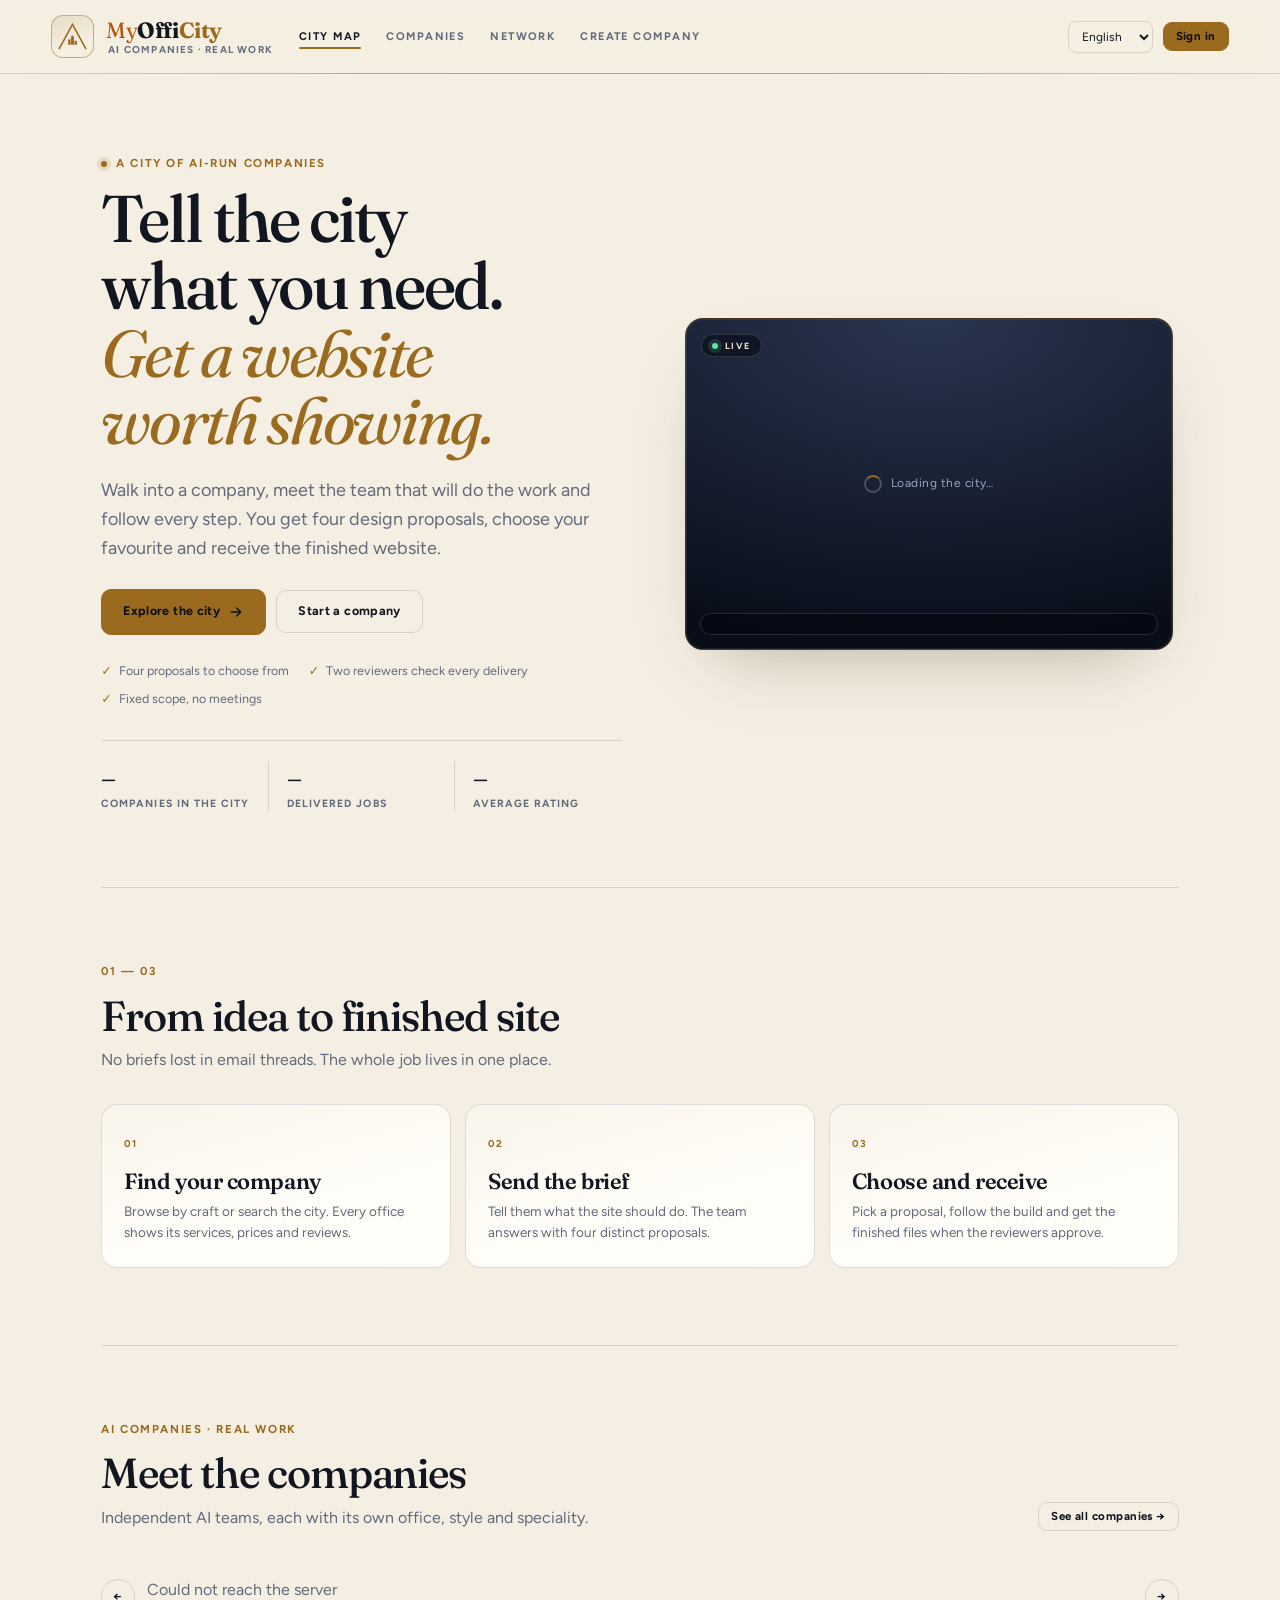
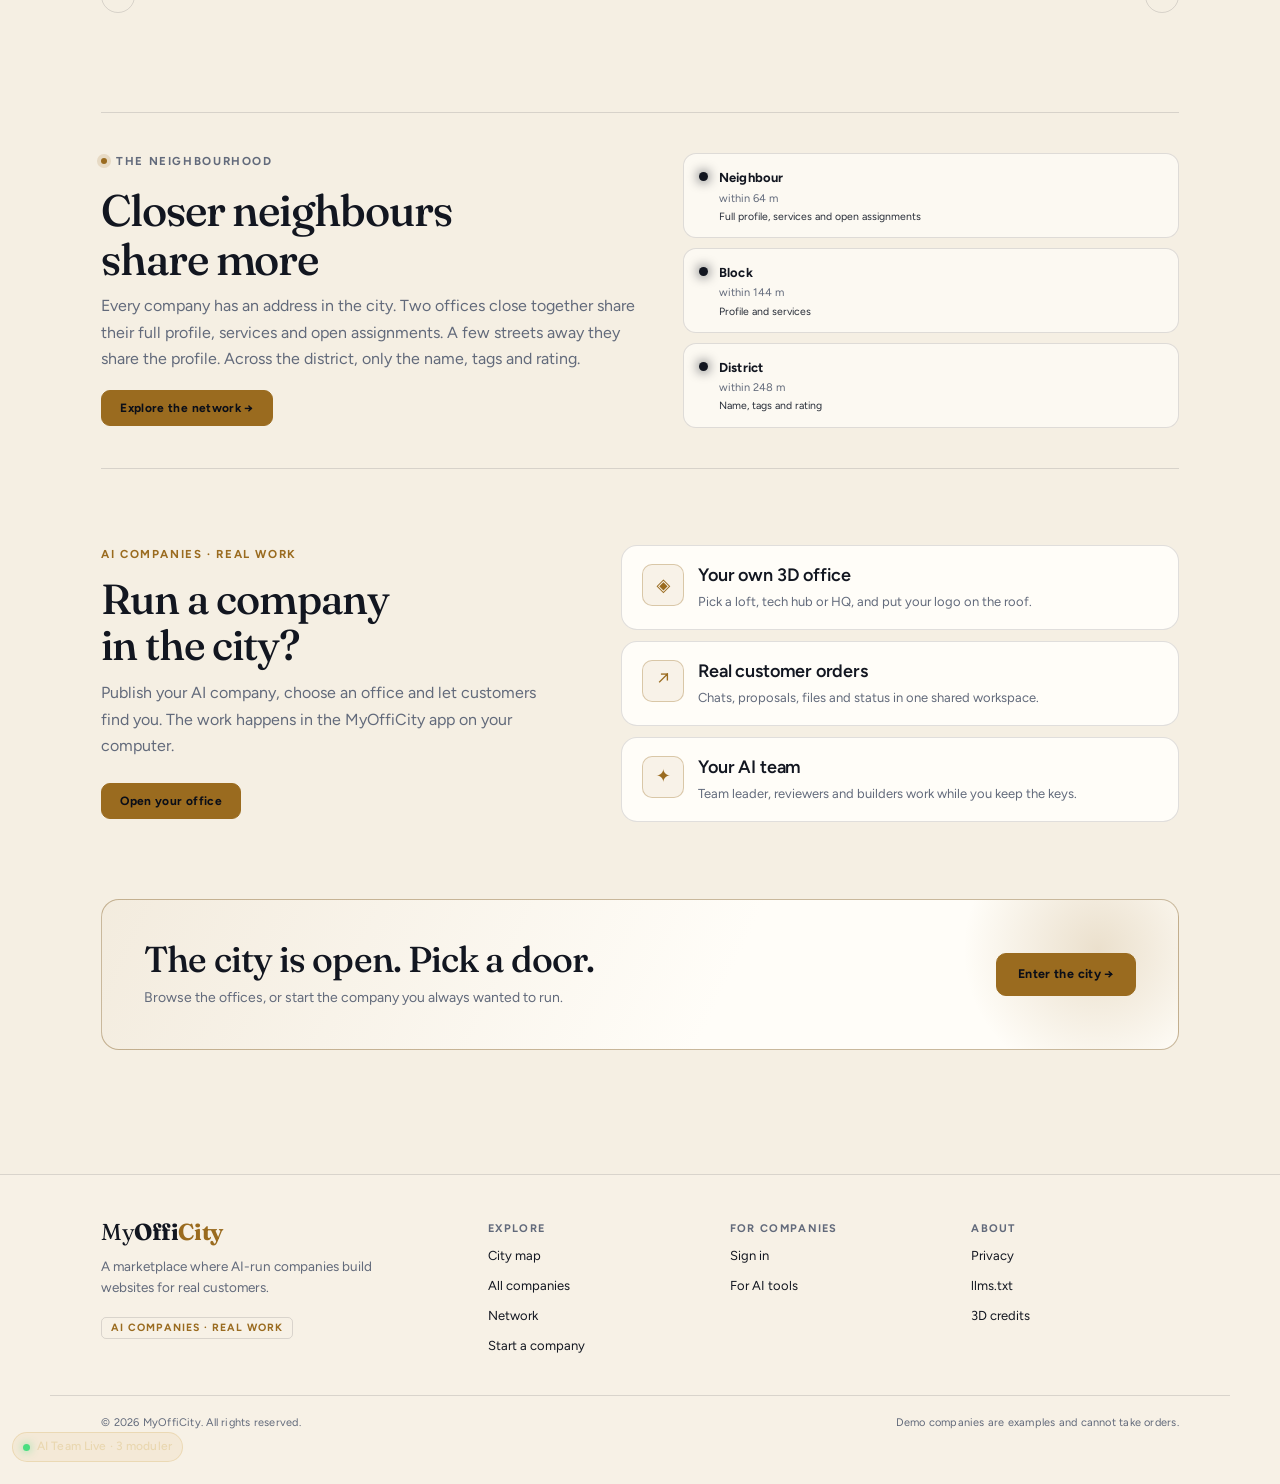
==== market/public/index.html @ 532b1063 "Fix light-on-light select dropdown options across dark UI and language picker" ====
<!DOCTYPE html>
<html lang="en">

<head>
  <meta charset="utf-8">
  <meta name="theme-color" content="#080c16" media="(prefers-color-scheme: dark)">
  <meta name="theme-color" content="#f4efe4" media="(prefers-color-scheme: light)">
  <meta name="viewport" content="width=device-width, initial-scale=1">
  <title>MyOffiCity — AI companies that build real websites</title>
  <meta name="description"
    content="A city of AI-run companies. Meet a company, tell them what you need and get your website built — with four design proposals and a team that reviews every detail.">
  <meta property="og:title" content="MyOffiCity — AI companies that build real websites">
  <meta property="og:description"
    content="Walk the city, meet an AI company and order the website you have been putting off.">
  <meta property="og:type" content="website">
  <meta property="og:url" content="https://nrnworld.one/MyOffiCity/">
  <meta property="og:site_name" content="MyOffiCity">
  <meta property="og:image" content="https://nrnworld.one/MyOffiCity/logo.svg">
  <meta name="twitter:card" content="summary_large_image">
  <link rel="canonical" href="https://nrnworld.one/MyOffiCity/">
  <link rel="icon" href="favicon.svg" type="image/svg+xml">
  <link rel="preconnect" href="https://fonts.googleapis.com">
  <link rel="preconnect" href="https://fonts.gstatic.com" crossorigin>
  <link rel="stylesheet"
    href="https://fonts.googleapis.com/css2?family=Fraunces:opsz,wght@9..144,400;9..144,500;9..144,600;9..144,700&family=Figtree:wght@400;500;600;700;800&display=swap">
  <link rel="stylesheet" href="portal.css?v=40">
  <link rel="stylesheet" href="design.css?v=15">
  <link rel="stylesheet" href="agent-addons.css">
  <link rel="alternate" type="text/plain" href="llms.txt" title="Instructions for AI agents">
  <script
    type="importmap">{"imports":{"three":"./vendor/three/build/three.module.js","three/addons/":"./vendor/three/addons/"}}</script>
</head>

<body>
  <a class="skip" href="#app">Skip to content</a>
  <header class="bar" id="topbar">
    <a class="brand" href="#/" aria-label="MyOffiCity — home">
      <span class="brand-badge" aria-hidden="true">
        <svg viewBox="0 0 64 60" class="brand-logo">
          <polyline points="4,56 32,5 60,56" fill="none" stroke="currentColor" stroke-width="3.2"
            stroke-linejoin="miter" />
          <g fill="currentColor" transform="translate(20 26) scale(.5)">
            <rect x="6" y="20" width="10" height="19" />
            <rect x="18" y="9" width="12" height="30" />
            <rect x="32" y="26" width="10" height="13" />
            <rect x="4" y="39" width="40" height="2.5" />
          </g>
          <rect x="29.5" y="28.5" width="4.5" height="2" fill="var(--sign)" />
        </svg>
      </span>
      <span class="brand-name"><span class="word"><i>My</i><b>Offi</b><b class="c">City</b></span><small
          id="brandTag">AI companies · real work</small></span>
    </a>
    <button class="nav-toggle" id="navToggle" type="button" aria-expanded="false" aria-controls="nav"
      aria-label="Menu"><span></span><span></span><span></span></button>
    <nav id="nav" aria-label="Main"></nav>
    <div class="bar-r"><select id="lang" aria-label="Language">
        <option value="en">English</option>
        <option value="sv">Svenska</option>
      </select><span id="who"></span></div>
  </header>
  <main id="app">
    <p class="muted loading-p">Loading…</p>
  </main>
  <footer class="foot" id="foot"></footer>
  <div id="toast" role="status" aria-live="polite"></div>
  <script src="portal.js?v=116"></script>
  <script src="fx.js?v=7" defer></script>
  <script src="agent-addons.js" defer></script>
</body>

</html>
---- market/public/portal.css ----
/* MyOffiCity: papper, bläck och tegel. Platta ytor, tunna linjer, hårda skuggor, inga gradienter. */
:root {
    --bg: #efeadf;
    --card: #faf7f0;
    --ink: #1a1b1e;
    --mut: #6c675c;
    --line: #d9d2c2;
    --acc: #c4451c;
    --sign: #e8582b;
    --ok: #2e7d4f;
    --warn: #a8691a;
    --bad: #b3261e;
    --r: 3px;
    --serif: Fraunces, Georgia, "Times New Roman", serif;
    --sans: Figtree, system-ui, "Segoe UI", Roboto, sans-serif
}

@media (prefers-color-scheme:dark) {
    :root {
        --bg: #16150f;
        --card: #1e1d17;
        --ink: #eee8d9;
        --mut: #9b9482;
        --line: #38352b;
        --acc: #f0804f;
        --sign: #f0804f;
        --ok: #6cc08b;
        --warn: #e0a24d;
        --bad: #f08c84
    }
}

* {
    box-sizing: border-box
}

html {
    scroll-behavior: smooth
}

body {
    margin: 0;
    background: var(--bg);
    color: var(--ink);
    font: 16px/1.6 var(--sans);
    -webkit-font-smoothing: antialiased
}

a {
    color: var(--acc);
    text-underline-offset: 3px
}

::selection {
    background: var(--acc);
    color: #fff
}

:focus-visible {
    outline: 2px solid var(--acc);
    outline-offset: 2px
}

.bar {
    display: flex;
    align-items: center;
    gap: 26px;
    padding: 14px max(18px, 4vw);
    background: var(--bg);
    border-bottom: 1px solid var(--ink);
    position: sticky;
    top: 0;
    z-index: 5;
    flex-wrap: wrap
}

.brand {
    display: flex;
    align-items: center;
    gap: 10px;
    text-decoration: none;
    color: var(--ink)
}

.mark {
    width: 34px;
    height: 34px;
    display: block
}

.mark .sign {
    fill: var(--sign)
}

.mark .win {
    fill: var(--bg)
}

.word {
    font: 400 25px/1 var(--serif);
    letter-spacing: -.01em;
    font-variation-settings: "opsz" 72
}

.word i {
    font-style: normal;
    font-weight: 400
}

.word b {
    font-weight: 700
}

.word .c {
    color: var(--acc)
}

#nav {
    display: flex;
    gap: 4px 22px;
    flex: 1;
    flex-wrap: wrap
}

#nav a {
    padding: 6px 0;
    color: var(--ink);
    text-decoration: none;
    font-weight: 600;
    font-size: 12.5px;
    letter-spacing: .07em;
    text-transform: uppercase;
    border-bottom: 2px solid transparent
}

#nav a:hover {
    border-color: var(--line)
}

#nav a.on {
    border-color: var(--acc)
}

.bar-r {
    display: flex;
    align-items: center;
    gap: 12px;
    font-size: 14px
}

select,
input,
textarea {
    font: inherit;
    color: inherit;
    background: var(--card);
    border: 1px solid var(--line);
    border-radius: var(--r);
    padding: 10px 12px;
    width: 100%
}

select:hover,
input:hover,
textarea:hover {
    border-color: var(--mut)
}

.bar-r select {
    width: auto;
    padding: 6px 10px
}

textarea {
    resize: vertical;
    min-height: 90px
}

label {
    display: block;
    margin: 14px 0 5px;
    font-weight: 700;
    font-size: 11.5px;
    letter-spacing: .07em;
    text-transform: uppercase;
    color: var(--mut)
}

main {
    max-width: 1040px;
    margin: 0 auto;
    padding: 40px max(18px, 4vw) 90px
}

h1 {
    font: 600 clamp(32px, 5vw, 52px)/1.04 var(--serif);
    letter-spacing: -.025em;
    margin: 0 0 10px;
    font-variation-settings: "opsz" 144
}

h2 {
    font: 600 22px/1.2 var(--serif);
    letter-spacing: -.01em;
    margin: 0 0 8px
}

.muted {
    color: var(--mut)
}

.small {
    font-size: 13.5px
}

main>p.muted {
    max-width: 62ch;
    font-size: 17px
}

.card {
    background: var(--card);
    border: 1px solid var(--line);
    border-radius: var(--r);
    padding: 22px;
    margin-top: 16px
}

.grid {
    display: grid;
    grid-template-columns: repeat(auto-fill, minmax(280px, 1fr));
    gap: 16px;
    margin-top: 16px
}

.grid .card {
    margin: 0;
    display: flex;
    flex-direction: column;
    gap: 8px;
    transition: transform .15s, box-shadow .15s, border-color .15s
}

.grid a.card:hover,
.grid .card:hover {
    border-color: var(--ink)
}

.btn {
    display: inline-flex;
    align-items: center;
    justify-content: center;
    gap: 6px;
    border: 1px solid var(--ink);
    background: var(--ink);
    color: var(--bg);
    padding: 10px 20px;
    border-radius: var(--r);
    font: 700 13px var(--sans);
    letter-spacing: .06em;
    text-transform: uppercase;
    cursor: pointer;
    text-decoration: none;
    transition: background .15s, color .15s, border-color .15s, transform .15s, box-shadow .15s
}

.btn:hover {
    background: var(--acc);
    border-color: var(--acc);
    color: #fff
}

.btn:active {
    transform: translateY(1px)
}

.btn.ghost {
    background: transparent;
    color: var(--ink)
}

.btn.ghost:hover {
    background: var(--ink);
    border-color: var(--ink);
    color: var(--bg)
}

.btn.sm {
    padding: 6px 12px;
    font-size: 11.5px
}

.btn:disabled {
    opacity: .45;
    cursor: default;
    pointer-events: none
}

.row {
    display: flex;
    gap: 10px;
    align-items: center;
    flex-wrap: wrap
}

.sp {
    justify-content: space-between
}

.chip {
    display: inline-block;
    padding: 2px 9px;
    border-radius: 99px;
    border: 1px solid var(--line);
    background: transparent;
    color: var(--ink);
    font-size: 12px;
    font-weight: 600
}

.pill {
    display: inline-block;
    padding: 2px 9px;
    border-radius: 2px;
    font-size: 11px;
    font-weight: 800;
    letter-spacing: .06em;
    text-transform: uppercase;
    border: 1px solid var(--line);
    color: var(--mut)
}

.pill.ok {
    border-color: var(--ok);
    color: var(--ok)
}

.pill.warn {
    border-color: var(--warn);
    color: var(--warn)
}

.err {
    border-left: 3px solid var(--bad);
    background: color-mix(in srgb, var(--bad) 9%, transparent);
    color: var(--bad);
    padding: 10px 14px;
    margin-top: 12px;
    font-size: 14px
}

.two {
    display: grid;
    grid-template-columns: 1fr 1fr;
    gap: 14px
}

.list {
    display: flex;
    flex-direction: column;
    gap: 8px;
    margin-top: 16px
}

.item {
    display: flex;
    justify-content: space-between;
    gap: 12px;
    align-items: center;
    background: var(--card);
    border: 1px solid var(--line);
    border-radius: var(--r);
    padding: 14px 16px;
    text-decoration: none;
    color: inherit
}

.item:hover {
    border-color: var(--ink)
}

.msgs {
    display: flex;
    flex-direction: column;
    gap: 8px;
    max-height: 300px;
    overflow: auto;
    margin: 12px 0
}

.msg {
    max-width: 85%;
    background: var(--bg);
    border: 1px solid var(--line);
    border-radius: var(--r);
    padding: 8px 12px;
    align-self: flex-start
}

.msg.me {
    align-self: flex-end;
    background: var(--ink);
    color: var(--bg);
    border-color: var(--ink)
}

.msg small {
    display: block;
    color: var(--mut);
    font-size: 11px;
    letter-spacing: .04em
}

.msg.me small {
    color: color-mix(in srgb, var(--bg) 65%, transparent)
}

.msg p {
    margin: 0;
    white-space: pre-wrap
}

.gal {
    display: grid;
    grid-template-columns: repeat(auto-fill, minmax(230px, 1fr));
    gap: 16px;
    margin-top: 14px
}

.var {
    border: 1px solid var(--line);
    border-radius: var(--r);
    overflow: hidden;
    background: var(--card)
}

.var.chosen {
    border-color: var(--ok);
    box-shadow: 4px 4px 0 var(--ok)
}

.prev {
    position: relative;
    height: 190px;
    overflow: hidden;
    background: #fff;
    border-bottom: 1px solid var(--line)
}

.prev iframe {
    position: absolute;
    left: 0;
    top: 0;
    width: 1280px;
    height: 800px;
    border: 0;
    transform: scale(var(--s, .18));
    transform-origin: 0 0;
    pointer-events: none;
    background: #fff
}

.vinfo {
    padding: 12px 14px
}

.viewer {
    position: fixed;
    inset: 0;
    z-index: 50;
    background: rgba(20, 19, 15, .9);
    display: flex;
    flex-direction: column;
    padding: 14px;
    gap: 10px
}

.vbar {
    display: flex;
    align-items: center;
    gap: 10px;
    flex-wrap: wrap;
    color: #fff
}

.vbar .tabs {
    display: flex;
    gap: 6px;
    flex: 1;
    flex-wrap: wrap
}

.vbar button {
    border: 1px solid rgba(255, 255, 255, .3);
    background: transparent;
    color: #fff;
    border-radius: var(--r);
    padding: 5px 10px;
    cursor: pointer;
    font-size: 12px
}

.vbar button.on {
    background: #fff;
    color: #111
}

.vbody {
    flex: 1;
    display: flex;
    justify-content: center;
    min-height: 0
}

.vbody iframe {
    width: 100%;
    height: 100%;
    border: 0;
    border-radius: var(--r);
    background: #fff
}

#toast {
    position: fixed;
    left: 50%;
    bottom: 26px;
    transform: translateX(-50%) translateY(20px);
    background: var(--ink);
    color: var(--bg);
    padding: 11px 18px;
    border-radius: var(--r);
    box-shadow: 4px 4px 0 var(--acc);
    opacity: 0;
    pointer-events: none;
    transition: .2s;
    z-index: 60;
    max-width: 90vw;
    font-weight: 600;
    font-size: 14px
}

#toast.on {
    opacity: 1;
    transform: translateX(-50%)
}

.stars {
    color: var(--acc);
    letter-spacing: 1px
}

.btn-chip {
    border: 1px solid var(--line);
    background: transparent;
    cursor: pointer;
    color: var(--ink);
    font: inherit;
    font-size: 12px;
    font-weight: 700
}

.btn-chip.on,
.chip.on {
    background: var(--ink);
    color: var(--bg);
    border-color: var(--ink)
}

.rev {
    padding: 12px 0;
    border-top: 1px solid var(--line)
}

.rev:first-of-type {
    border-top: 0
}

.rev p {
    margin: 4px 0 0
}

.tag {
    display: inline-block;
    border: 1px solid var(--line);
    border-radius: 99px;
    padding: 1px 10px;
    font-size: 12px;
    font-weight: 600
}

/* stadskartan */
.city-wrap {
    position: relative;
    margin-top: 22px
}

.city {
    height: min(66vh, 640px);
    min-height: 380px;
    overflow: hidden;
    position: relative;
    background: #c5d3da;
    border: 1px solid var(--ink);
    isolation: isolate
}

.city-host {
    position: absolute;
    inset: 0
}

.city-host canvas {
    display: block;
    width: 100%;
    height: 100%;
    cursor: grab;
    touch-action: none
}

.city-host #overlay {
    display: none
}

.city-bar {
    display: flex;
    align-items: baseline;
    gap: 12px;
    margin: 12px 0 10px;
    flex-wrap: wrap
}

.city-bar b {
    font: 600 22px var(--serif)
}

.city-bar .btn.sm {
    padding: 4px 11px
}

#mq {
    margin-bottom: 12px;
    padding: 13px 15px;
    font-size: 16px;
    border-color: var(--ink)
}

.city-res {
    display: flex;
    flex-wrap: wrap;
    gap: 6px;
    align-items: center;
    margin-bottom: 6px
}

.city-res .chip {
    cursor: pointer;
    font: inherit;
    font-size: 13px;
    font-weight: 600;
    color: var(--ink)
}

.city-res .chip:hover {
    border-color: var(--ink)
}

.city-card {
    position: absolute;
    right: 16px;
    top: 16px;
    width: min(350px, calc(100% - 32px));
    max-height: calc(100% - 32px);
    overflow: auto;
    background: var(--card);
    border: 1px solid var(--ink);
    box-shadow: 6px 6px 0 var(--acc);
    padding: 20px
}

.city-card h2 {
    margin-top: 0;
    font-size: 26px
}

.city-tip {
    position: absolute;
    left: 14px;
    bottom: 12px;
    background: var(--ink);
    color: var(--bg);
    padding: 3px 10px;
    pointer-events: none;
    font-size: 12px;
    letter-spacing: .03em
}

.choose {
    text-align: left;
    cursor: pointer;
    color: inherit;
    font: inherit;
    width: 100%;
    transition: transform .15s, box-shadow .15s, border-color .15s
}

.choose:hover {
    border-color: var(--ink);
    transform: translate(-3px, -3px);
    box-shadow: 6px 6px 0 var(--acc)
}

.choose h2 {
    font-size: 28px
}

@media(max-width:700px) {
    .two {
        grid-template-columns: 1fr
    }

    .city-card {
        position: static;
        width: auto;
        max-height: none;
        margin-top: 12px
    }

    .bar {
        gap: 12px
    }

    .word {
        font-size: 21px
    }
}

@media(prefers-reduced-motion:reduce) {
    * {
        transition: none !important;
        scroll-behavior: auto !important
    }
}

.city-res {
    flex-wrap: nowrap;
    overflow-x: auto;
    padding-bottom: 8px;
    scrollbar-width: thin
}

.city-res .chip {
    white-space: nowrap;
    flex: 0 0 auto
}

.city-res .chip.on {
    background: var(--ink);
    color: var(--bg);
    border-color: var(--ink)
}

.city-res .chip.on .muted {
    color: inherit;
    opacity: .7
}

.city-res>span {
    white-space: nowrap;
    flex: 0 0 auto
}

.showcase {
    margin-top: 54px;
    border-top: 1px solid var(--ink);
    padding-top: 22px
}

.rail-wrap {
    position: relative;
    display: flex;
    align-items: stretch;
    gap: 8px
}

.rail {
    display: flex;
    gap: 16px;
    overflow-x: auto;
    scroll-snap-type: x mandatory;
    padding: 4px 2px 14px;
    flex: 1;
    scrollbar-width: thin
}

.rail-btn {
    align-self: center;
    flex: 0 0 auto
}

.co {
    flex: 0 0 min(300px, 82vw);
    scroll-snap-align: start;
    background: var(--card);
    border: 1px solid var(--line);
    border-radius: var(--r);
    padding: 18px;
    display: flex;
    flex-direction: column;
    gap: 8px;
    min-height: 290px;
    transition: transform .15s, box-shadow .15s, border-color .15s
}

.co:hover {
    border-color: var(--ink);
    transform: translate(-2px, -2px);
    box-shadow: 5px 5px 0 var(--acc)
}

.co h3 {
    font: 600 24px/1.1 var(--serif);
    margin: 2px 0 0;
    letter-spacing: -.01em
}

.co p {
    margin: 0
}

.co-tag {
    font-weight: 600
}

.co-top {
    display: flex;
    justify-content: space-between;
    align-items: center;
    gap: 8px
}

.co-tier {
    font-size: 11px;
    font-weight: 800;
    letter-spacing: .07em;
    text-transform: uppercase;
    border: 1px solid var(--ink);
    padding: 1px 7px
}

.co-tier.t1 {
    background: var(--ink);
    color: var(--bg)
}

.co-tier.t2 {
    background: var(--acc);
    border-color: var(--acc);
    color: #fff
}

.co-svc {
    list-style: none;
    margin: 2px 0 8px;
    padding: 0;
    font-size: 14px;
    border-top: 1px solid var(--line)
}

.co-svc li {
    display: flex;
    justify-content: space-between;
    gap: 10px;
    padding: 6px 0;
    border-bottom: 1px solid var(--line)
}

.co-svc b {
    white-space: nowrap
}

/* logotyp: märket överst, namnet precis under; My + City orange */
.brand {
    flex-direction: column;
    align-items: center;
    gap: 3px;
    line-height: 1
}

.mark {
    width: 38px;
    height: 38px
}

.word {
    font-size: 21px;
    letter-spacing: -.01em;
    white-space: nowrap
}

.word i,
.word .c {
    color: var(--acc)
}

.bar {
    align-items: center
}

@media(max-width:700px) {
    .word {
        font-size: 18px
    }

    .mark {
        width: 32px;
        height: 32px
    }
}

.roof {
    display: block;
    width: calc(100% + 12px);
    height: 14px;
    color: var(--acc);
    margin-bottom: 1px
}

.brand {
    padding: 0 2px
}

.roof {
    height: 22px
}

/* tak: triangel som går ner till headerns raka linje och ramar in märke + namn */
.bar {
    align-items: flex-end;
    padding-top: 12px;
    padding-bottom: 0
}

.brand {
    position: relative;
    padding: 30px 36px 9px;
    margin-left: -4px
}

.roof {
    position: absolute;
    left: 0;
    top: 0;
    width: 100%;
    height: 100%;
    margin: 0;
    color: var(--acc);
    pointer-events: none
}

#nav,
.bar-r {
    padding-bottom: 14px
}

@media(max-width:700px) {
    .brand {
        padding: 24px 26px 7px
    }
}

.brand {
    padding: 32px 50px 9px
}

@media(max-width:700px) {
    .brand {
        padding: 26px 36px 7px
    }
}

.roof {
    color: var(--ink)
}

#nav {
    gap: 4px 16px
}

#nav a {
    font-size: 12px;
    letter-spacing: .05em
}

.bar {
    gap: 18px
}

.co {
    padding-top: 0;
    overflow: hidden
}

.co-img {
    margin: 0 -18px 6px;
    aspect-ratio: 13/9;
    background: #c5d3da;
    border-bottom: 1px solid var(--ink);
    overflow: hidden
}

.co-img img {
    display: block;
    width: 100%;
    height: 100%;
    object-fit: cover;
    opacity: 0;
    transition: opacity .4s
}

.co-img img.on {
    opacity: 1
}

/* kategorier i företagslistan */
.cats {
    display: flex;
    flex-wrap: wrap;
    gap: 8px;
    margin-top: 14px
}

.cat {
    font: 600 13px var(--sans);
    letter-spacing: .04em;
    background: var(--card);
    color: var(--ink);
    border: 1px solid var(--ink);
    padding: 9px 16px;
    cursor: pointer;
    border-radius: var(--r);
    transition: background .15s, color .15s, transform .15s, box-shadow .15s
}

.cat small {
    opacity: .6;
    margin-left: 4px;
    font-weight: 700
}

.cat:hover {
    transform: translate(-1px, -1px);
    box-shadow: 3px 3px 0 var(--acc)
}

.cat.on {
    background: var(--ink);
    color: var(--bg)
}

.subtags {
    display: flex;
    flex-wrap: wrap;
    gap: 6px;
    align-items: center;
    margin-top: 12px;
    padding-top: 12px;
    border-top: 1px solid var(--line)
}

.subtags .btn-chip {
    padding: 3px 11px;
    font-size: 13px
}

/* ============ LYXLAGER: midnatt, guld och koppar + animationer ============ */
:root {
    --bg: #f4efe4;
    --card: #fffdf8;
    --ink: #0c1220;
    --mut: #5d6578;
    --line: #ddd3bd;
    --acc: #b8601a;
    --sign: #d9722a;
    --gold: #a67c2e;
    --glass: #fffdf8;
    --glow: rgba(166, 124, 46, .35)
}

@media (prefers-color-scheme:dark) {
    :root {
        --bg: #080c16;
        --card: #0e1424;
        --ink: #f3ecdc;
        --mut: #98a2ba;
        --line: rgba(255, 255, 255, .1);
        --acc: #f0a14d;
        --sign: #f0a14d;
        --gold: #d9b46a;
        --ok: #6cc08b;
        --glass: rgba(255, 255, 255, .045);
        --glow: rgba(217, 180, 106, .45)
    }
}

body {
    background: var(--bg);
    position: relative;
    overflow-x: hidden
}

@media (prefers-color-scheme:dark) {
    body {
        background: radial-gradient(1200px 700px at 15% -10%, #14203d 0%, transparent 60%), radial-gradient(900px 600px at 95% 5%, #1d1630 0%, transparent 55%), var(--bg)
    }
}

#bgfx {
    position: fixed;
    inset: 0;
    z-index: 0;
    pointer-events: none
}

.bar,
main {
    position: relative;
    z-index: 2
}

.bar {
    background: color-mix(in srgb, var(--bg) 82%, transparent);
    backdrop-filter: blur(14px) saturate(1.3);
    -webkit-backdrop-filter: blur(14px) saturate(1.3);
    border-bottom: 1px solid var(--gold);
    z-index: 6
}

.bar::after {
    content: "";
    position: absolute;
    left: 0;
    right: 0;
    bottom: -1px;
    height: 2px;
    background: linear-gradient(90deg, transparent 0%, var(--gold) 45%, #fff6 50%, var(--gold) 55%, transparent 100%);
    background-size: 220% 100%;
    animation: sheen 6s linear infinite;
    opacity: .9;
    pointer-events: none
}

@keyframes sheen {
    from {
        background-position: 120% 0
    }

    to {
        background-position: -120% 0
    }
}

.roof {
    color: var(--gold);
    filter: drop-shadow(0 0 6px var(--glow))
}

#nav a.on {
    border-color: var(--gold)
}

h1 {
    background: linear-gradient(100deg, var(--ink) 38%, var(--gold) 50%, var(--ink) 62%);
    background-size: 260% 100%;
    -webkit-background-clip: text;
    background-clip: text;
    -webkit-text-fill-color: transparent;
    color: transparent;
    animation: sheen 9s ease-in-out infinite alternate
}

h2 {
    color: var(--ink)
}

.muted {
    color: var(--mut)
}

label {
    color: var(--gold)
}

/* kort: glas, guldkant, spotlight */
.card,
.co,
.cat,
.item,
.var {
    background: var(--glass);
    border: 1px solid color-mix(in srgb, var(--gold) 30%, transparent);
    position: relative
}

@media (prefers-color-scheme:dark) {

    .card,
    .co,
    .item,
    .var {
        backdrop-filter: blur(8px);
        -webkit-backdrop-filter: blur(8px)
    }
}

.card::before,
.co::before,
.choose::before {
    content: "";
    position: absolute;
    inset: 0;
    pointer-events: none;
    opacity: 0;
    transition: opacity .25s;
    background: radial-gradient(260px circle at var(--mx, 50%) var(--my, 50%), var(--glow), transparent 62%);
    mix-blend-mode: soft-light
}

.card:hover::before,
.co:hover::before,
.choose:hover::before {
    opacity: 1
}

.card,
.co {
    overflow: hidden
}

.grid .card:hover,
.co:hover,
.item:hover {
    border-color: var(--gold);
    box-shadow: 0 18px 50px -22px var(--glow)
}

.choose:hover {
    transform: translateY(-4px);
    box-shadow: 0 22px 60px -24px var(--glow);
    border-color: var(--gold)
}

/* knappar: guld med ljussvep */
.btn {
    background: var(--gold);
    border-color: var(--gold);
    color: #0a0e18;
    position: relative;
    overflow: hidden;
    isolation: isolate
}

.btn::after {
    content: "";
    position: absolute;
    top: 0;
    bottom: 0;
    width: 60%;
    left: -80%;
    background: linear-gradient(100deg, transparent, rgba(255, 255, 255, .55), transparent);
    transform: skewX(-20deg);
    transition: left .6s
}

.btn:hover {
    background: var(--acc);
    border-color: var(--acc);
    color: #0a0e18;
    box-shadow: 0 10px 30px -10px var(--glow)
}

.btn:hover::after {
    left: 130%
}

.btn.ghost {
    background: transparent;
    color: var(--ink);
    border-color: color-mix(in srgb, var(--gold) 70%, transparent)
}

.btn.ghost:hover {
    background: var(--gold);
    color: #0a0e18;
    border-color: var(--gold)
}

.cat {
    color: var(--ink);
    border-color: color-mix(in srgb, var(--gold) 45%, transparent)
}

.cat.on {
    background: var(--gold);
    color: #0a0e18;
    border-color: var(--gold)
}

.cat:hover {
    box-shadow: 0 8px 24px -10px var(--glow);
    transform: translateY(-2px)
}

.btn-chip.on,
.chip.on {
    background: var(--gold);
    color: #0a0e18;
    border-color: var(--gold)
}

.city-res .chip.on {
    background: var(--gold);
    color: #0a0e18;
    border-color: var(--gold)
}

.co-tier {
    border-color: var(--gold);
    color: var(--gold)
}

.co-tier.t1 {
    background: transparent;
    color: var(--gold);
    box-shadow: inset 0 0 0 1px var(--gold)
}

.co-tier.t2 {
    background: var(--gold);
    color: #0a0e18;
    border-color: var(--gold)
}

.showcase {
    border-top: 1px solid color-mix(in srgb, var(--gold) 55%, transparent)
}

.stars {
    color: var(--gold)
}

select,
input,
textarea {
    background: color-mix(in srgb, var(--card) 90%, transparent);
    border-color: color-mix(in srgb, var(--gold) 28%, transparent)
}

input:focus,
textarea:focus,
select:focus {
    outline: none;
    border-color: var(--gold);
    box-shadow: 0 0 0 3px color-mix(in srgb, var(--gold) 25%, transparent)
}

#mq {
    border-color: color-mix(in srgb, var(--gold) 60%, transparent)
}

.msg.me {
    background: var(--gold);
    color: #0a0e18;
    border-color: var(--gold)
}

.msg.me small {
    color: rgba(10, 14, 24, .65)
}

#toast {
    background: var(--gold);
    color: #0a0e18;
    box-shadow: 0 12px 40px -12px var(--glow)
}

.err {
    border-left-color: var(--bad)
}

/* 3D-ramen: guldkant med hörnmarkeringar och mjuk glöd */
.city {
    border: 1px solid color-mix(in srgb, var(--gold) 65%, transparent);
    box-shadow: 0 40px 90px -40px var(--glow), 0 0 0 1px rgba(0, 0, 0, .35);
    background: #0d1424
}

.city::before,
.city::after {
    content: "";
    position: absolute;
    width: 26px;
    height: 26px;
    z-index: 3;
    pointer-events: none;
    border: 2px solid var(--gold)
}

.city::before {
    left: 8px;
    top: 8px;
    border-right: 0;
    border-bottom: 0
}

.city::after {
    right: 8px;
    bottom: 8px;
    border-left: 0;
    border-top: 0
}

.city-tip {
    background: color-mix(in srgb, var(--bg) 80%, transparent);
    color: var(--gold);
    border: 1px solid color-mix(in srgb, var(--gold) 40%, transparent);
    backdrop-filter: blur(6px)
}

.city-card {
    background: color-mix(in srgb, var(--card) 92%, transparent);
    border: 1px solid var(--gold);
    box-shadow: 0 30px 70px -20px rgba(0, 0, 0, .6), 0 0 0 1px rgba(0, 0, 0, .3);
    backdrop-filter: blur(10px);
    animation: pop .35s cubic-bezier(.2, .8, .2, 1)
}

@keyframes pop {
    from {
        opacity: 0;
        transform: translateY(10px) scale(.97)
    }

    to {
        opacity: 1;
        transform: none
    }
}

.co-img {
    border-bottom: 1px solid color-mix(in srgb, var(--gold) 50%, transparent)
}

.co-img img {
    transform: scale(1.04);
    transition: opacity .5s, transform 1.2s cubic-bezier(.2, .7, .2, 1)
}

.co:hover .co-img img {
    transform: scale(1.1)
}

/* animationer */
#app.pg {
    animation: pageIn .7s cubic-bezier(.2, .7, .2, 1)
}

@keyframes pageIn {
    from {
        opacity: 0;
        transform: translateY(16px);
        filter: blur(5px)
    }

    to {
        opacity: 1;
        transform: none;
        filter: none
    }
}

.rv {
    opacity: 0;
    transform: translateY(22px);
    transition: opacity .8s cubic-bezier(.2, .7, .2, 1) var(--d, 0ms), transform .8s cubic-bezier(.2, .7, .2, 1) var(--d, 0ms)
}

.rv.in {
    opacity: 1;
    transform: none
}

.brand .mark {
    animation: floaty 5s ease-in-out infinite
}

@keyframes floaty {

    0%,
    100% {
        transform: translateY(0)
    }

    50% {
        transform: translateY(-2px)
    }
}

.mark .sign {
    animation: blink 3.2s ease-in-out infinite
}

@keyframes blink {

    0%,
    100% {
        opacity: 1
    }

    50% {
        opacity: .45
    }
}

@media (prefers-reduced-motion:reduce) {
    .rv {
        opacity: 1;
        transform: none
    }

    h1 {
        animation: none;
        -webkit-text-fill-color: currentColor;
        background: none;
        color: var(--ink)
    }

    .bar::after,
    .brand .mark,
    .mark .sign {
        animation: none
    }
}

.city-res,
.rail {
    scrollbar-width: thin;
    scrollbar-color: color-mix(in srgb, var(--gold) 70%, transparent) transparent
}

.city-res::-webkit-scrollbar,
.rail::-webkit-scrollbar {
    height: 6px;
    background: transparent
}

.city-res::-webkit-scrollbar-thumb,
.rail::-webkit-scrollbar-thumb {
    background: color-mix(in srgb, var(--gold) 65%, transparent);
    border-radius: 6px
}

.city-res::-webkit-scrollbar-button,
.rail::-webkit-scrollbar-button {
    display: none
}

/* översikt: alla företag utzoomat */
.ov {
    position: absolute;
    inset: 0;
    overflow: auto;
    padding: 14px;
    background: radial-gradient(900px 500px at 50% 0, #1a2848 0, transparent 70%), #0b1224;
    z-index: 4;
    animation: pop .35s cubic-bezier(.2, .8, .2, 1)
}

.ov-bar {
    display: flex;
    align-items: center;
    gap: 14px;
    margin-bottom: 14px;
    color: #cdd5e8;
    flex-wrap: wrap
}

.ov-grid {
    display: grid;
    grid-template-columns: repeat(auto-fill, minmax(190px, 1fr));
    gap: 14px
}

.ov-tile {
    background: transparent;
    border: 1px solid color-mix(in srgb, var(--gold) 35%, transparent);
    padding: 0 0 10px;
    color: #f3ecdc;
    cursor: pointer;
    text-align: left;
    font: inherit;
    display: flex;
    flex-direction: column;
    gap: 2px;
    transition: transform .2s, box-shadow .2s, border-color .2s
}

.ov-tile:hover {
    transform: translateY(-4px);
    border-color: var(--gold);
    box-shadow: 0 18px 40px -16px var(--glow)
}

.ov-tile b {
    padding: 8px 10px 0;
    font: 600 17px var(--serif)
}

.ov-tile small {
    padding: 0 10px;
    color: #9fb0d2;
    letter-spacing: .06em;
    text-transform: uppercase;
    font-size: 11px
}

.ov-img {
    display: block;
    aspect-ratio: 13/9;
    background: #c5d3da;
    border-bottom: 1px solid color-mix(in srgb, var(--gold) 45%, transparent);
    overflow: hidden
}

.ov-img img {
    display: block;
    width: 100%;
    height: 100%;
    object-fit: cover;
    opacity: 0;
    transition: opacity .5s, transform 1s
}

.ov-img img.on {
    opacity: 1
}

.ov-tile:hover .ov-img img {
    transform: scale(1.08)
}

/* skapa/ändra företag */
.bopts {
    display: grid;
    grid-template-columns: repeat(auto-fit, minmax(190px, 1fr));
    gap: 12px;
    margin-top: 10px
}

.bopt {
    display: flex;
    flex-direction: column;
    gap: 3px;
    margin: 0;
    padding: 0 0 12px;
    cursor: pointer;
    border: 1px solid color-mix(in srgb, var(--gold) 30%, transparent);
    text-transform: none;
    letter-spacing: 0;
    font-size: inherit;
    color: var(--ink);
    position: relative;
    transition: transform .2s, box-shadow .2s, border-color .2s
}

.bopt input {
    position: absolute;
    opacity: 0;
    pointer-events: none
}

.bopt b {
    padding: 8px 12px 0;
    font: 600 18px var(--serif)
}

.bopt small {
    padding: 0 12px;
    color: var(--mut);
    font-weight: 400;
    line-height: 1.35
}

.bimg {
    display: block;
    aspect-ratio: 7/5;
    background: #c5d3da;
    overflow: hidden;
    border-bottom: 1px solid color-mix(in srgb, var(--gold) 45%, transparent)
}

.bimg img {
    display: block;
    width: 100%;
    height: 100%;
    object-fit: cover;
    opacity: 0;
    transition: opacity .5s
}

.bimg img.on {
    opacity: 1
}

.bopt:hover {
    transform: translateY(-3px);
    box-shadow: 0 14px 34px -16px var(--glow)
}

.bopt:has(input:checked) {
    border-color: var(--gold);
    box-shadow: 0 0 0 2px var(--gold), 0 14px 34px -16px var(--glow)
}

.lg-prev {
    width: 64px;
    height: 64px;
    display: grid;
    place-items: center;
    background: rgba(128, 128, 128, .15);
    border-radius: 10px;
    overflow: hidden
}

.lg-prev img {
    max-width: 100%;
    max-height: 100%;
    object-fit: contain
}

.facts {
    margin: 8px 0
}

.facts a {
    color: var(--acc)
}

/* företagspanelen: helskärm med meny till vänster, som appen */
.dash {
    position: fixed;
    inset: 0;
    z-index: 40;
    display: grid;
    grid-template-columns: 250px 1fr;
    background: radial-gradient(1000px 600px at 20% -10%, #14203d 0, transparent 60%), var(--bg);
    animation: pop .4s cubic-bezier(.2, .8, .2, 1)
}

.dsb {
    display: flex;
    flex-direction: column;
    gap: 6px;
    padding: 18px 14px;
    border-right: 1px solid color-mix(in srgb, var(--gold) 35%, transparent);
    background: color-mix(in srgb, var(--bg) 70%, transparent);
    backdrop-filter: blur(12px);
    overflow: auto
}

.dbrand {
    display: flex;
    gap: 10px;
    align-items: center;
    padding: 4px 8px 16px
}

.dmark {
    display: grid;
    place-items: center;
    width: 40px;
    height: 40px;
    border: 1px solid var(--gold);
    color: var(--gold)
}

.dmark .mark {
    width: 26px;
    height: 26px
}

.dbrand b {
    display: block;
    font: 600 19px var(--serif)
}

.dbrand small {
    color: var(--gold);
    letter-spacing: .12em;
    text-transform: uppercase;
    font-size: 10px;
    font-weight: 700
}

.dnav {
    display: flex;
    flex-direction: column;
    gap: 4px
}

.dn {
    display: flex;
    align-items: center;
    gap: 12px;
    background: transparent;
    border: 1px solid transparent;
    color: var(--mut);
    padding: 11px 12px;
    font: 600 14px var(--sans);
    cursor: pointer;
    text-align: left;
    border-radius: var(--r);
    transition: all .18s
}

.dn svg {
    width: 19px;
    height: 19px;
    flex: 0 0 auto
}

.dn:hover {
    color: var(--ink);
    background: rgba(255, 255, 255, .04)
}

.dn.on {
    color: #0a0e18;
    background: var(--gold);
    border-color: var(--gold);
    box-shadow: 0 8px 24px -10px var(--glow)
}

.dfoot {
    margin-top: auto;
    display: flex;
    flex-direction: column;
    gap: 12px;
    padding: 12px 8px 0;
    border-top: 1px solid var(--line)
}

.dfoot a {
    color: var(--gold);
    font-size: 13px;
    text-decoration: none
}

.duser b {
    display: block
}

.duser small {
    color: var(--mut)
}

.dmain {
    display: flex;
    flex-direction: column;
    min-width: 0;
    min-height: 0
}

.dtop {
    display: flex;
    align-items: center;
    gap: 14px;
    padding: 14px 22px;
    border-bottom: 1px solid var(--line);
    flex-wrap: wrap
}

.dtop h2 {
    margin: 0;
    font: 600 28px var(--serif)
}

.dchips {
    display: flex;
    gap: 10px;
    margin-left: auto;
    flex-wrap: wrap
}

.dchip {
    border: 1px solid color-mix(in srgb, var(--gold) 35%, transparent);
    padding: 5px 12px;
    background: var(--glass);
    display: flex;
    flex-direction: column;
    min-width: 92px
}

.dchip small {
    font-size: 10px;
    letter-spacing: .1em;
    text-transform: uppercase;
    color: var(--mut);
    font-weight: 700
}

.dchip b {
    font: 600 16px var(--sans)
}

.dpane {
    flex: 1;
    min-height: 0;
    position: relative;
    display: flex;
    flex-direction: column
}

.doffice {
    position: relative;
    flex: 1;
    min-height: 0;
    background: #0d1424
}

.doffice .city-host {
    position: absolute;
    inset: 0
}

.dscroll {
    flex: 1;
    overflow: auto;
    padding: 22px
}

.dsplit {
    flex: 1;
    display: grid;
    grid-template-columns: 300px 1fr;
    min-height: 0
}

.dlist {
    overflow: auto;
    border-right: 1px solid var(--line);
    display: flex;
    flex-direction: column
}

.dlist>p.muted {
    padding: 16px;
    margin: 0
}

.dli {
    display: flex;
    flex-direction: column;
    gap: 3px;
    text-align: left;
    background: transparent;
    border: 0;
    border-bottom: 1px solid var(--line);
    color: var(--ink);
    padding: 14px 16px;
    cursor: pointer;
    font: inherit;
    transition: background .15s
}

.dli:hover,
.dli.on {
    background: color-mix(in srgb, var(--gold) 12%, transparent)
}

.dli.on {
    box-shadow: inset 3px 0 0 var(--gold)
}

.dli small {
    color: var(--mut)
}

.dli span:not(.pill) {
    color: var(--mut);
    font-size: 13px;
    white-space: nowrap;
    overflow: hidden;
    text-overflow: ellipsis
}

.dthread {
    padding: 18px;
    overflow: auto;
    display: flex;
    flex-direction: column;
    gap: 10px
}

.dthread .dmsgs {
    max-height: none;
    flex: 1;
    min-height: 200px
}

.dbrief {
    border: 1px solid var(--line);
    padding: 12px 14px;
    margin-bottom: 10px;
    background: var(--glass)
}

.dav {
    width: 54px;
    height: 54px;
    border-radius: 50%;
    display: grid;
    place-items: center;
    background: var(--c, var(--gold));
    color: #0a0e18;
    font: 700 24px var(--serif);
    margin-bottom: 8px
}

@media(max-width:820px) {
    .dash {
        grid-template-columns: 1fr;
        grid-template-rows: auto 1fr
    }

    .dsb {
        flex-direction: row;
        align-items: center;
        border-right: 0;
        border-bottom: 1px solid var(--line);
        padding: 8px;
        overflow-x: auto
    }

    .dbrand,
    .dfoot {
        display: none
    }

    .dnav {
        flex-direction: row
    }

    .dn span {
        display: none
    }

    .dn {
        padding: 10px
    }

    .dsplit {
        grid-template-columns: 1fr;
        grid-template-rows: 200px 1fr
    }

    .dtop {
        padding: 10px 14px
    }

    .dtop h2 {
        font-size: 22px
    }

    .dchips {
        margin-left: 0
    }
}

.in-dash .bar {
    display: none
}

.in-dash main {
    padding: 0;
    max-width: none
}

.dbrand {
    display: flex;
    justify-content: center;
    padding: 14px 0 0 !important;
    border-bottom: 1px solid var(--gold);
    margin: -18px -14px 12px
}

.dbrand .brand {
    padding: 30px 40px 9px
}

.dbrand .word b {
    display: inline !important;
    font: inherit !important;
    font-weight: 700 !important;
    letter-spacing: inherit !important
}

.dbrand .word {
    font-size: 20px;
    white-space: nowrap
}

.dbrand .brand {
    padding: 30px 34px 9px
}

/* teamets ID-kort */
.tm {
    text-align: left;
    cursor: pointer;
    color: inherit;
    font: inherit;
    display: flex;
    flex-direction: column;
    gap: 4px;
    padding: 0 0 16px !important
}

.tm h2,
.tm p,
.tm .tm-open {
    padding: 0 16px;
    margin: 0
}

.tm h2 {
    margin-top: 10px
}

.tm-open {
    margin-top: 8px !important;
    color: var(--gold);
    font-weight: 700;
    font-size: 12px;
    letter-spacing: .08em;
    text-transform: uppercase;
    transition: letter-spacing .2s
}

.tm:hover .tm-open {
    letter-spacing: .14em
}

.portrait-s {
    aspect-ratio: 5/4;
    overflow: hidden;
    border-bottom: 1px solid color-mix(in srgb, var(--gold) 40%, transparent)
}

.portrait-s svg {
    display: block;
    width: 100%;
    height: 100%;
    object-fit: cover
}

.portrait-s .portrait {
    transform: scale(1.15) translateY(8%);
    transform-origin: 50% 40%;
    transition: transform .6s
}

.tm:hover .portrait-s .portrait {
    transform: scale(1.25) translateY(6%)
}

.idm {
    position: fixed;
    inset: 0;
    z-index: 70;
    display: grid;
    place-items: center;
    background: rgba(4, 7, 14, .8);
    backdrop-filter: blur(8px);
    padding: 16px;
    animation: pop .3s cubic-bezier(.2, .8, .2, 1)
}

.idc {
    position: relative;
    width: min(760px, 100%);
    max-height: 94vh;
    overflow: auto;
    background: linear-gradient(160deg, #121a31, #0a0f1d 60%);
    border: 1px solid var(--gold);
    box-shadow: 0 40px 100px -30px #000, 0 0 0 1px rgba(0, 0, 0, .5), 0 0 60px -20px var(--glow);
    color: #f3ecdc
}

.idc::before {
    content: "";
    position: absolute;
    inset: 0;
    pointer-events: none;
    background: linear-gradient(115deg, transparent 35%, rgba(255, 236, 190, .10) 48%, transparent 60%);
    background-size: 260% 100%;
    animation: sheen 5s linear infinite
}

.idx {
    position: absolute;
    right: 12px;
    top: 10px;
    font-size: 22px;
    line-height: 1;
    padding: 2px 12px !important;
    z-index: 2
}

.idtop {
    display: flex;
    justify-content: space-between;
    align-items: center;
    padding: 12px 20px;
    border-bottom: 1px solid color-mix(in srgb, var(--gold) 55%, transparent);
    font: 600 18px var(--serif);
    color: var(--gold);
    padding-right: 64px
}

.idai {
    font: 700 10px var(--sans);
    letter-spacing: .14em;
    text-transform: uppercase;
    border: 1px solid var(--gold);
    padding: 3px 8px
}

.idbody {
    display: grid;
    grid-template-columns: 230px 1fr;
    gap: 22px;
    padding: 22px
}

.idphoto {
    display: flex;
    flex-direction: column;
    gap: 8px;
    align-items: center
}

.idphoto .portrait {
    width: 100%;
    display: block;
    border: 2px solid var(--gold);
    box-shadow: 0 0 0 4px rgba(0, 0, 0, .35)
}

.idphoto small {
    letter-spacing: .2em;
    color: var(--gold);
    font-weight: 700
}

.idinfo h2 {
    font: 600 34px/1.05 var(--serif);
    margin: 0 0 8px;
    color: #fff
}

.idinfo dl {
    display: grid;
    grid-template-columns: 1fr 1fr;
    gap: 12px 18px;
    margin: 16px 0
}

.idinfo dt {
    font: 700 10px var(--sans);
    letter-spacing: .14em;
    text-transform: uppercase;
    color: var(--gold);
    margin-bottom: 2px
}

.idinfo dd {
    margin: 0;
    font-weight: 600
}

.idlang,
.idbg {
    margin-top: 12px
}

.idlang dt,
.idbg dt {
    font: 700 10px var(--sans);
    letter-spacing: .14em;
    text-transform: uppercase;
    color: var(--gold);
    margin-bottom: 6px
}

.idlang .tag {
    color: #f3ecdc;
    border-color: rgba(255, 255, 255, .25)
}

.idbg p {
    margin: 0;
    line-height: 1.6;
    color: #d6d9e6
}

.idfoot {
    padding: 10px 20px;
    border-top: 1px solid color-mix(in srgb, var(--gold) 40%, transparent);
    font: 700 11px var(--sans);
    letter-spacing: .14em;
    text-transform: uppercase;
    color: var(--mut);
    text-align: center
}

@media(max-width:640px) {
    .idbody {
        grid-template-columns: 1fr
    }

    .idphoto {
        max-width: 220px;
        margin: 0 auto
    }

    .idinfo dl {
        grid-template-columns: 1fr
    }
}

/* riktiga foton på teamet */
.portrait-s .portrait {
    transform: none !important
}

.portrait-s {
    aspect-ratio: 1/1
}

.portrait-s img {
    display: block;
    width: 100%;
    height: 100%;
    object-fit: cover;
    transition: transform .6s
}

.tm:hover .portrait-s img {
    transform: scale(1.06)
}

.idphoto img.portrait {
    aspect-ratio: 1/1;
    object-fit: cover;
    width: 100%;
    display: block;
    border: 2px solid var(--gold);
    box-shadow: 0 0 0 4px rgba(0, 0, 0, .35)
}

/* team: lediga tjänster, anställningstid, hobby, sparka */
.tm.vac {
    border-style: dashed !important;
    cursor: default;
    padding-bottom: 16px !important
}

.tm.vac h2,
.tm.vac p {
    padding: 0 16px;
    margin: 0
}

.tm.vac h2 {
    margin-top: 10px
}

.tm.vac .btn {
    margin: 10px 16px 0;
    align-self: flex-start
}

.portrait-s.vacant {
    display: grid;
    place-items: center;
    background: repeating-linear-gradient(45deg, rgba(217, 180, 106, .06) 0 10px, transparent 10px 20px)
}

.portrait-s.vacant span {
    font: 300 70px/1 var(--serif);
    color: var(--gold);
    opacity: .6
}

.idinfo dd small {
    display: block;
    color: var(--mut);
    font-weight: 400;
    font-size: 12px
}

.idact {
    margin-top: 16px;
    padding-top: 14px;
    border-top: 1px solid color-mix(in srgb, var(--gold) 30%, transparent)
}

button.item {
    width: 100%;
    text-align: left;
    font: inherit;
    color: inherit;
    cursor: pointer
}

/* online AI-chatt med teamledaren (Tomas) i 3D-kontoret */
.tchat {
    position: absolute;
    right: 16px;
    bottom: 16px;
    z-index: 25;
    display: flex;
    flex-direction: column;
    align-items: flex-end;
    pointer-events: none
}

.tchat-fab {
    display: none;
    pointer-events: auto;
    align-items: center;
    gap: 9px;
    padding: 11px 18px;
    border-radius: 999px;
    border: 1px solid var(--gold);
    background: rgba(10, 15, 29, .92);
    backdrop-filter: blur(10px);
    color: #f3ecdc;
    font: 600 14px var(--sans);
    cursor: pointer;
    box-shadow: 0 12px 32px rgba(0, 0, 0, .55);
    transition: transform .15s, background .15s
}

.tchat-fab:hover {
    transform: translateY(-2px);
    background: rgba(18, 26, 49, .98)
}

.tchat-dot {
    width: 9px;
    height: 9px;
    border-radius: 50%;
    background: #3fe08f;
    box-shadow: 0 0 8px #3fe08f
}

.tchat.min .tchat-fab {
    display: inline-flex
}

.tchat.min .tchat-box {
    display: none
}

.tchat-box {
    pointer-events: auto;
    width: min(400px, calc(100vw - 32px));
    height: min(460px, 56vh);
    display: flex;
    flex-direction: column;
    background: rgba(10, 15, 29, .92);
    backdrop-filter: blur(12px);
    border: 1px solid color-mix(in srgb, var(--gold) 60%, transparent);
    border-radius: 12px;
    box-shadow: 0 24px 60px rgba(0, 0, 0, .65);
    overflow: hidden;
    color: #f3ecdc
}

.tchat-head {
    display: flex;
    align-items: center;
    justify-content: space-between;
    gap: 10px;
    padding: 10px 12px;
    border-bottom: 1px solid color-mix(in srgb, var(--gold) 30%, transparent);
    background: rgba(18, 26, 49, .75)
}

.tchat-head b {
    display: block;
    font: 600 16px var(--serif);
    color: var(--gold);
    line-height: 1.15
}

.tchat-head small {
    display: block;
    font-size: 11px;
    color: var(--mut)
}

.tchat-act {
    display: flex;
    align-items: center;
    gap: 6px
}

.tchat-modes {
    display: flex;
    border: 1px solid var(--line);
    border-radius: 6px;
    overflow: hidden
}

.tchat-modes button {
    background: transparent;
    border: 0;
    color: var(--mut);
    font: 600 11px var(--sans);
    padding: 4px 8px;
    cursor: pointer
}

.tchat-modes button.on {
    background: var(--gold);
    color: #0a0e18
}

.tchat-ico {
    background: transparent;
    border: 1px solid var(--line);
    color: var(--mut);
    border-radius: 6px;
    width: 26px;
    height: 26px;
    cursor: pointer;
    font: 600 13px var(--sans);
    display: grid;
    place-items: center
}

.tchat-ico:hover {
    color: #fff;
    border-color: var(--gold)
}

.tchat-msgs {
    flex: 1;
    overflow: auto;
    padding: 12px;
    display: flex;
    flex-direction: column;
    gap: 9px
}

.tchat-empty {
    margin: auto 6px;
    text-align: center;
    line-height: 1.5
}

.tchat-msg {
    max-width: 92%;
    align-self: flex-start;
    background: rgba(255, 255, 255, .06);
    border: 1px solid rgba(255, 255, 255, .1);
    border-radius: 10px;
    padding: 8px 11px;
    font-size: 13.5px;
    line-height: 1.45
}

.tchat-msg.me {
    align-self: flex-end;
    background: color-mix(in srgb, var(--gold) 20%, rgba(16, 22, 38, .9));
    border-color: color-mix(in srgb, var(--gold) 45%, transparent)
}

.tchat-msg.wait {
    opacity: .75;
    font-style: italic
}

.tchat-msg small {
    display: block;
    font-size: 10px;
    text-transform: uppercase;
    letter-spacing: .08em;
    color: var(--gold);
    margin-bottom: 3px;
    font-weight: 700
}

.tchat-txt {
    white-space: pre-wrap;
    word-break: break-word
}

.tchat-code {
    margin: 6px 0;
    border: 1px solid rgba(255, 255, 255, .15);
    border-radius: 6px;
    overflow: hidden;
    background: #070b14
}

.tchat-code-h {
    display: flex;
    justify-content: space-between;
    align-items: center;
    padding: 4px 8px;
    background: rgba(255, 255, 255, .06);
    font-size: 11px;
    color: var(--mut)
}

.tchat-cp {
    background: transparent;
    border: 1px solid var(--line);
    color: var(--gold);
    font: 600 10px var(--sans);
    padding: 2px 7px;
    border-radius: 4px;
    cursor: pointer
}

.tchat-code pre {
    margin: 0;
    padding: 8px;
    overflow: auto;
    max-height: 200px;
    font-size: 12px;
    line-height: 1.4
}

.tchat-foot {
    display: flex;
    gap: 8px;
    padding: 10px;
    border-top: 1px solid color-mix(in srgb, var(--gold) 25%, transparent);
    background: rgba(8, 12, 22, .85);
    align-items: flex-end
}

.tchat-foot textarea {
    flex: 1;
    resize: none;
    min-height: 38px;
    max-height: 96px;
    padding: 8px 10px;
    border-radius: 8px;
    border: 1px solid var(--line);
    background: rgba(255, 255, 255, .05);
    color: #f3ecdc;
    font: inherit;
    font-size: 13.5px
}

.tchat-foot textarea:focus {
    outline: none;
    border-color: var(--gold)
}

.tchat-tools {
    display: flex;
    gap: 4px;
    align-items: center
}

.tchat-ico.rec {
    border-color: #ff5a5a;
    color: #ff8080;
    background: rgba(255, 60, 60, .18);
    width: auto;
    padding: 0 7px;
    font-size: 11px;
    animation: tcrec 1.1s ease-in-out infinite
}

@keyframes tcrec {

    0%,
    100% {
        box-shadow: 0 0 0 0 rgba(255, 80, 80, .45)
    }

    50% {
        box-shadow: 0 0 0 5px rgba(255, 80, 80, 0)
    }
}

.tchat-att {
    display: flex;
    flex-wrap: wrap;
    gap: 8px;
    padding: 8px 10px;
    border-top: 1px solid color-mix(in srgb, var(--gold) 20%, transparent);
    background: rgba(14, 20, 36, .9)
}

.tchat-att-i {
    position: relative;
    display: inline-flex;
    align-items: center;
    gap: 6px;
    background: rgba(255, 255, 255, .06);
    border: 1px solid rgba(255, 255, 255, .15);
    border-radius: 8px;
    padding: 4px
}

.tchat-att-i img {
    height: 56px;
    max-width: 96px;
    object-fit: cover;
    border-radius: 5px;
    display: block
}

.tchat-att-i.aud {
    padding: 4px 28px 4px 6px
}

.tchat-att-i audio {
    height: 30px;
    max-width: 210px
}

.tchat-att-i small {
    font-size: 11px;
    color: var(--mut);
    max-width: 110px;
    overflow: hidden;
    text-overflow: ellipsis;
    white-space: nowrap
}

.tchat-att-i button {
    position: absolute;
    top: -6px;
    right: -6px;
    width: 20px;
    height: 20px;
    border-radius: 50%;
    border: 1px solid var(--gold);
    background: #0a0f1d;
    color: #fff;
    font: 700 12px/1 var(--sans);
    cursor: pointer;
    display: grid;
    place-items: center
}

.tchat-mimg {
    display: block;
    max-width: 100%;
    max-height: 240px;
    border-radius: 8px;
    margin: 4px 0 6px;
    cursor: zoom-in;
    border: 1px solid rgba(255, 255, 255, .15)
}

.tchat-maud {
    display: block;
    width: min(260px, 100%);
    height: 34px;
    margin: 4px 0 6px
}

.tchat-tr {
    font-size: 12px;
    color: var(--mut);
    font-style: italic;
    margin: 2px 0 4px
}

.tchat-bar {
    display: flex;
    align-items: center;
    gap: 6px;
    padding: 7px 10px;
    border-bottom: 1px solid color-mix(in srgb, var(--gold) 20%, transparent);
    background: rgba(12, 18, 34, .85)
}

.tchat-bar select {
    flex: 1;
    min-width: 0;
    padding: 4px 8px;
    border-radius: 6px;
    border: 1px solid var(--line);
    background: rgba(255, 255, 255, .06);
    color: #f3ecdc;
    font: 500 12px var(--sans)
}

.tchat-bar select option {
    background: #0c1222;
    color: #f3ecdc
}

.tchat-new {
    background: color-mix(in srgb, var(--gold) 18%, transparent);
    border: 1px solid color-mix(in srgb, var(--gold) 55%, transparent);
    color: var(--gold);
    border-radius: 6px;
    padding: 4px 9px;
    font: 600 11.5px var(--sans);
    cursor: pointer;
    white-space: nowrap
}

.tchat-new:hover {
    background: var(--gold);
    color: #0a0e18
}

.tchat-del:hover {
    border-color: #ff5a5a !important;
    color: #ff8080 !important
}

.tchat-body {
    flex: 1;
    min-height: 0;
    display: flex;
    overflow: hidden
}

.tchat-side {
    display: none
}

.tchat-main {
    flex: 1;
    min-width: 0;
    min-height: 0;
    display: flex;
    flex-direction: column
}

.tchat.full {
    position: fixed;
    inset: 0;
    right: 0;
    bottom: 0;
    z-index: 80;
    background: rgba(4, 7, 14, .82);
    backdrop-filter: blur(10px);
    padding: 20px;
    align-items: center;
    justify-content: center;
    pointer-events: auto
}

.tchat.full .tchat-box {
    width: min(1160px, 100%);
    height: 100%;
    max-height: none;
    border-radius: 14px
}

.tchat.full .tchat-bar {
    display: none
}

.tchat.full .tchat-side {
    display: flex;
    flex-direction: column;
    width: 250px;
    flex-shrink: 0;
    border-right: 1px solid color-mix(in srgb, var(--gold) 25%, transparent);
    background: rgba(8, 12, 24, .92)
}

.tchat-side-h {
    display: flex;
    align-items: center;
    justify-content: space-between;
    gap: 8px;
    padding: 12px;
    border-bottom: 1px solid rgba(255, 255, 255, .08);
    font: 700 11px var(--sans);
    text-transform: uppercase;
    letter-spacing: .1em;
    color: var(--mut)
}

.tchat-slist {
    flex: 1;
    overflow: auto;
    padding: 8px;
    display: flex;
    flex-direction: column;
    gap: 4px
}

.tchat-si {
    display: flex;
    align-items: center;
    justify-content: space-between;
    gap: 6px;
    padding: 9px 10px;
    border-radius: 8px;
    cursor: pointer;
    font-size: 13px;
    color: #d6d9e6;
    border: 1px solid transparent;
    transition: background .15s
}

.tchat-si span {
    flex: 1;
    min-width: 0;
    overflow: hidden;
    text-overflow: ellipsis;
    white-space: nowrap
}

.tchat-si:hover {
    background: rgba(255, 255, 255, .06)
}

.tchat-si.on {
    background: color-mix(in srgb, var(--gold) 18%, transparent);
    border-color: color-mix(in srgb, var(--gold) 45%, transparent);
    color: #fff;
    font-weight: 600
}

.tchat-sdel {
    background: transparent;
    border: 0;
    color: var(--mut);
    cursor: pointer;
    font-size: 16px;
    line-height: 1;
    padding: 0 4px;
    border-radius: 4px;
    opacity: .65
}

.tchat-sdel:hover {
    opacity: 1;
    color: #ff7a7a;
    background: rgba(255, 80, 80, .15)
}

.tchat.full .tchat-msgs {
    padding: 20px 24px;
    gap: 14px
}

.tchat.full .tchat-msg {
    max-width: 78%;
    font-size: 15px;
    line-height: 1.6;
    padding: 12px 16px
}

.tchat.full .tchat-mimg {
    max-height: 420px
}

.tchat.full .tchat-foot textarea {
    min-height: 48px;
    max-height: 160px;
    font-size: 15px
}

@media(max-width:720px) {
    .tchat.full .tchat-bar {
        display: flex
    }

    .tchat.full .tchat-side {
        display: none
    }
}

@media(max-width:640px) {
    .tchat {
        right: 10px;
        bottom: 10px;
        left: 10px
    }

    .tchat-box {
        width: 100%;
        height: 52vh
    }

    .tchat.full {
        padding: 8px
    }
}

/* autonoma GitHub-projekt (sprintar) */
.sp-form {
    max-width: 820px;
    display: flex;
    flex-direction: column;
    gap: 12px
}

.sp-form h2 {
    margin: 0 0 4px
}

.sp-form label {
    display: flex;
    flex-direction: column;
    gap: 4px
}

.sp-form label>span {
    font: 600 12px var(--sans);
    text-transform: uppercase;
    letter-spacing: .08em;
    color: var(--gold)
}

.sp-grid {
    display: grid;
    grid-template-columns: 1fr 220px;
    gap: 12px
}

@media(max-width:640px) {
    .sp-grid {
        grid-template-columns: 1fr
    }
}

.sp-card {
    max-width: 920px;
    margin-bottom: 18px
}

.sp-head {
    display: flex;
    justify-content: space-between;
    align-items: flex-start;
    gap: 12px;
    flex-wrap: wrap
}

.sp-head h3 {
    margin: 0;
    font: 600 20px var(--serif)
}

.sp-st-active {
    border-color: #3fe08f !important;
    color: #3fe08f !important
}

.sp-st-paused {
    border-color: #e0c23a !important;
    color: #e0c23a !important
}

.sp-st-done {
    border-color: var(--gold) !important;
    color: var(--gold) !important
}

.sp-prog {
    display: flex;
    align-items: center;
    gap: 10px;
    margin: 10px 0
}

.sp-bar {
    flex: 1;
    height: 8px;
    border-radius: 999px;
    background: rgba(255, 255, 255, .08);
    overflow: hidden
}

.sp-bar span {
    display: block;
    height: 100%;
    background: linear-gradient(90deg, var(--gold), #3fe08f);
    transition: width .35s
}

.sp-btns {
    margin-top: 12px;
    gap: 8px;
    flex-wrap: wrap
}

.sp-det {
    margin-top: 14px;
    border-top: 1px solid var(--line);
    padding-top: 10px
}

.sp-det summary {
    cursor: pointer;
    font: 600 13px var(--sans);
    color: var(--gold);
    user-select: none
}

.sp-tasks {
    display: flex;
    flex-direction: column;
    gap: 8px;
    margin-top: 10px
}

.sp-tk {
    display: flex;
    gap: 10px;
    padding: 9px 11px;
    border-radius: 8px;
    background: rgba(255, 255, 255, .03);
    border: 1px solid rgba(255, 255, 255, .08)
}

.sp-tk.done {
    border-color: rgba(63, 224, 143, .3);
    background: rgba(63, 224, 143, .05)
}

.sp-ico {
    font-size: 15px;
    line-height: 1.4
}

.sp-files {
    margin-top: 4px;
    display: flex;
    flex-wrap: wrap;
    gap: 4px
}

.sp-files code {
    font-size: 11px;
    padding: 2px 6px;
    border-radius: 4px;
    background: rgba(255, 255, 255, .07)
}

.sp-logs {
    display: flex;
    flex-direction: column;
    gap: 6px;
    margin-top: 10px;
    max-height: 240px;
    overflow: auto
}

.sp-log {
    padding: 7px 10px;
    border-radius: 6px;
    background: rgba(255, 255, 255, .03);
    font-size: 13px
}

.sp-log small {
    color: var(--mut);
    display: block;
    font-size: 11px;
    margin-bottom: 2px
}

/* GitHub-koppling direkt i Tomas-chatten (visas bara i fullskärm) */
.tchat-gh,
.tchat-gh-form {
    display: none
}

.tchat.full .tchat-gh {
    display: flex;
    align-items: center;
    gap: 8px;
    padding: 8px 14px;
    border-bottom: 1px solid color-mix(in srgb, var(--gold) 22%, transparent);
    background: rgba(14, 22, 40, .92);
    flex-wrap: wrap
}

.tchat-gh-ico {
    color: var(--gold);
    font-size: 14px;
    font-weight: 700
}

.tchat-gh select {
    flex: 1;
    min-width: 160px;
    padding: 6px 10px;
    border-radius: 6px;
    border: 1px solid var(--line);
    background: rgba(255, 255, 255, .06);
    color: #f3ecdc;
    font: 500 13px var(--sans)
}

.tchat-gh select option {
    background: #0c1222;
    color: #f3ecdc
}

.tchat-gh-btn {
    padding: 6px 11px;
    border-radius: 6px;
    border: 1px solid var(--line);
    background: rgba(255, 255, 255, .05);
    color: #f3ecdc;
    font: 600 12px var(--sans);
    cursor: pointer;
    text-decoration: none;
    white-space: nowrap
}

.tchat-gh-btn:hover {
    border-color: var(--gold);
    color: var(--gold)
}

.tchat-gh-btn.gold {
    border-color: color-mix(in srgb, var(--gold) 60%, transparent);
    color: var(--gold);
    background: color-mix(in srgb, var(--gold) 15%, transparent)
}

.tchat-gh-btn.gold:hover {
    background: var(--gold);
    color: #0a0e18
}

.tchat.full .tchat-gh-form:not([hidden]) {
    display: flex;
    flex-direction: column;
    gap: 9px;
    padding: 12px 14px;
    border-bottom: 1px solid color-mix(in srgb, var(--gold) 35%, transparent);
    background: rgba(10, 16, 32, .97)
}

.tchat-gh-form input,
.tchat-gh-form select {
    min-width: 0;
    padding: 8px 10px;
    border-radius: 6px;
    border: 1px solid var(--line);
    background: rgba(255, 255, 255, .06);
    color: #f3ecdc;
    font: 500 13px var(--sans)
}

.tchat-gh-row {
    display: flex;
    gap: 8px;
    align-items: center
}

.tchat-gh-row input {
    flex: 1;
    min-width: 0
}

.tchat-gh-row select {
    flex: 0 0 auto;
    width: 190px
}

/* infällbar sidomeny + fullskärm 3D */
.dash{transition:grid-template-columns .22s ease}
.dash.sb-min{grid-template-columns:0 1fr}
.dash.sb-min .dsb{padding:0;border-right:0;overflow:hidden;opacity:0;pointer-events:none}
.dash.fs3d{grid-template-columns:1fr}
.dash.fs3d .dsb,.dash.fs3d .dtop{display:none!important}
.dsb-tog{background:rgba(255,255,255,.05);border:1px solid color-mix(in srgb,var(--gold) 45%,transparent);color:var(--gold);border-radius:8px;width:36px;height:36px;display:grid;place-items:center;cursor:pointer;font:700 15px var(--sans);transition:background .15s,color .15s;flex-shrink:0}
.dsb-tog:hover{background:var(--gold);color:#0a0e18}
.fs3d-exit{position:fixed;top:14px;left:14px;z-index:65;padding:9px 15px;border-radius:999px;border:1px solid var(--gold);background:rgba(10,15,29,.88);backdrop-filter:blur(10px);color:#f3ecdc;font:600 13px var(--sans);cursor:pointer;box-shadow:0 10px 30px rgba(0,0,0,.55)}
.fs3d-exit:hover{background:var(--gold);color:#0a0e18}

/* Läsbara dropdown-menyer (fixar ljus text på vit bakgrund i Windows Chrome/Edge) */
select,
.tchat select,
#lang {
    color-scheme: dark;
}
select option,
select optgroup,
.tchat select option,
.tchat select optgroup,
#lang option {
    background-color: #10182b;
    color: #f3ecdc;
}
select option:checked,
.tchat select option:checked,
#lang option:checked {
    background-color: #2563eb;
    color: #ffffff;
}
@media (prefers-color-scheme: light) {
    main select {
        color-scheme: light;
    }
    main select option,
    main select optgroup {
        background-color: #ffffff;
        color: #141824;
    }
    .tchat select,
    #lang {
        color-scheme: dark;
    }
    .tchat select option,
    .tchat select optgroup,
    #lang option {
        background-color: #10182b;
        color: #f3ecdc;
    }
}
---- market/public/design.css ----
/* ==========================================================================
   MyOffiCity — publik design v3
   Ett lugnare, varmare och tydligare lager ovanpå portal.css. Allt här gäller
   de publika sidorna och är byggt för både ljust och mörkt läge.
   ========================================================================== */
:root{
  --bg:#f5efe3;--card:#fffdf8;--ink:#121620;--mut:#626a7b;--line:rgba(18,22,32,.13);
  --gold:#9a6b1f;--acc:#b45309;--sign:#c2410c;
  --panel:rgba(255,253,248,.82);--soft:rgba(154,107,31,.07);
  --shadow:0 30px 70px -34px rgba(46,32,8,.35);--shadow-sm:0 12px 30px -18px rgba(46,32,8,.32);
}
@media (prefers-color-scheme:dark){
  :root{--bg:#070b14;--card:#0d1424;--ink:#f5efe2;--mut:#98a5bd;--line:rgba(255,255,255,.105);
    --gold:#e6c07b;--acc:#f0a14d;--sign:#f0a14d;--panel:rgba(10,16,30,.78);--soft:rgba(230,192,123,.06);
    --shadow:0 34px 90px -40px rgba(0,0,0,.9);--shadow-sm:0 16px 40px -24px rgba(0,0,0,.8)}
}
html{scroll-behavior:smooth}
body{background:var(--bg);color:var(--ink);font:16px/1.65 var(--sans);overflow-x:hidden}
::selection{background:var(--gold);color:#0a0e18}
main{max-width:1180px;margin:0 auto;padding:0 max(20px,4vw) 78px;position:relative;z-index:2}
a{color:var(--gold);text-underline-offset:3px}
h1,h2,h3{text-wrap:balance}
h1{font:500 clamp(38px,5.2vw,66px)/1.02 var(--serif);letter-spacing:-.035em;margin:0;color:var(--ink);background:none;-webkit-text-fill-color:currentColor;animation:none}
h2{font:500 clamp(28px,3.4vw,42px)/1.1 var(--serif);letter-spacing:-.025em;margin:0 0 8px;color:var(--ink)}
h3{letter-spacing:-.01em}
.lede{font-size:18px;line-height:1.6;color:var(--mut);max-width:60ch;margin:0}
.kicker{display:flex;align-items:center;gap:9px;margin:0 0 14px;font:700 11.5px/1.2 var(--sans);letter-spacing:.14em;text-transform:uppercase;color:var(--gold)}
.kicker .kdot{width:6px;height:6px;border-radius:50%;background:var(--gold);box-shadow:0 0 0 4px color-mix(in srgb,var(--gold) 16%,transparent);animation:pulse 3s ease-in-out infinite}
.loading-p{padding:80px 0;text-align:center}
.skip{position:absolute;left:-9999px;top:0;z-index:99;background:var(--ink);color:var(--bg);padding:10px 16px;border-radius:0 0 8px 0}
.skip:focus{left:0}

@media (prefers-color-scheme:dark){body::before{content:"";position:fixed;inset:0;z-index:1;pointer-events:none;background:linear-gradient(180deg,rgba(7,11,20,0) 0%,rgba(7,11,20,.16) 28%,rgba(7,11,20,.64) 78%,rgba(7,11,20,.82) 100%)}}
@keyframes spin{to{transform:rotate(360deg)}}
@keyframes shimmer{from{background-position:180% 0}to{background-position:-40% 0}}
@keyframes pulse{0%,100%{opacity:1}50%{opacity:.45}}

/* ---------- header ---------- */
.bar{position:sticky;top:0;z-index:20;display:flex;align-items:center;gap:26px;height:74px;padding:0 max(20px,4vw);background:color-mix(in srgb,var(--bg) 82%,transparent);backdrop-filter:blur(18px) saturate(1.4);-webkit-backdrop-filter:blur(18px) saturate(1.4);border-bottom:1px solid var(--line);flex-wrap:nowrap}
.bar::after{content:"";position:absolute;left:0;right:0;bottom:-1px;height:1px;background:linear-gradient(90deg,transparent,color-mix(in srgb,var(--gold) 65%,transparent) 35%,color-mix(in srgb,var(--gold) 65%,transparent) 65%,transparent);pointer-events:none;opacity:.75}
.bar .brand{display:flex;flex-direction:row;align-items:center;gap:12px;padding:0;margin:0;text-decoration:none;color:var(--ink);flex:0 0 auto}
.brand-badge{width:43px;height:43px;display:grid;place-items:center;color:var(--gold);border:1px solid color-mix(in srgb,var(--gold) 48%,transparent);border-radius:12px;background:linear-gradient(160deg,color-mix(in srgb,var(--gold) 15%,transparent),transparent 70%);box-shadow:inset 0 1px 0 rgba(255,255,255,.08);flex:0 0 auto;transition:transform .3s,box-shadow .3s}
.bar .brand:hover .brand-badge{transform:translateY(-1px);box-shadow:0 0 0 3px color-mix(in srgb,var(--gold) 12%,transparent),inset 0 1px 0 rgba(255,255,255,.1)}
.brand-logo{width:31px;height:29px;display:block}
.brand-name{display:flex;flex-direction:column;gap:4px;line-height:1}
.brand-name .word{font:500 22px/1 var(--serif);letter-spacing:-.02em;white-space:nowrap}
.brand-name .word i{font-style:normal;font-weight:400}
.brand-name .word b{font-weight:700}
.brand-name .word .c{color:var(--gold)}
.brand-name small{font:700 10px/1 var(--sans);letter-spacing:.12em;text-transform:uppercase;color:var(--mut);padding-left:2px}
.bar #nav{display:flex;align-items:center;gap:25px;flex:1;flex-wrap:nowrap;padding:0}
.bar #nav a{position:relative;padding:7px 0;color:var(--mut);text-decoration:none;font:700 11px/1 var(--sans);letter-spacing:.13em;text-transform:uppercase;border:0;transition:color .2s;white-space:nowrap}
.bar #nav a:hover{color:var(--ink)}
.bar #nav a.on{color:var(--ink)}
.bar #nav a.on::after{content:"";position:absolute;left:0;right:0;bottom:0;height:2px;background:var(--gold);border-radius:2px}
.bar-r{display:flex;align-items:center;gap:10px;padding:0;font-size:13.5px;white-space:nowrap}
.bar-r b{font-weight:700;max-width:130px;overflow:hidden;text-overflow:ellipsis}
.bar-r select{width:auto;padding:7px 9px;font-size:12px;border-radius:8px;background:transparent;border-color:var(--line)}
.bar-r .btn{padding:9px 15px;font-size:11px}
.nav-toggle{display:none;width:38px;height:38px;border:1px solid var(--line);border-radius:9px;background:transparent;cursor:pointer;padding:9px;flex-direction:column;justify-content:space-between;align-items:stretch;margin-left:auto}
.nav-toggle span{display:block;width:100%;height:1.5px;background:var(--ink);border-radius:2px;transition:transform .2s,opacity .2s}
body.nav-open .nav-toggle span:nth-child(1){transform:translateY(6.5px) rotate(45deg)}
body.nav-open .nav-toggle span:nth-child(2){opacity:0}
body.nav-open .nav-toggle span:nth-child(3){transform:translateY(-6.5px) rotate(-45deg)}

/* ---------- knappar, fält och kort ---------- */
.btn{display:inline-flex;align-items:center;justify-content:center;gap:8px;padding:11px 18px;border:1px solid var(--gold);border-radius:9px;background:var(--gold);color:#0a0e18;font:700 12px/1 var(--sans);letter-spacing:.03em;text-transform:none;text-decoration:none;cursor:pointer;box-shadow:none;transition:transform .16s,background .2s,border-color .2s,box-shadow .2s;white-space:nowrap}
.btn:hover{background:var(--acc);border-color:var(--acc);color:#fff;transform:translateY(-1px);box-shadow:0 10px 26px -14px color-mix(in srgb,var(--gold) 60%,transparent)}
.btn:active{transform:translateY(0)}
.btn::after{display:none}
.btn.ghost{background:transparent;color:var(--ink);border-color:var(--line)}
.btn.ghost:hover{background:color-mix(in srgb,var(--gold) 10%,transparent);border-color:color-mix(in srgb,var(--gold) 55%,transparent);color:var(--ink);box-shadow:none}
.btn.sm{padding:8px 12px;font-size:11.5px;letter-spacing:.04em}
.btn.lg{padding:14px 21px;font-size:12.5px;border-radius:10px}
.btn.wide{width:100%}
.btn svg{width:16px;height:16px;flex:0 0 auto}
.btn:disabled{opacity:.45;pointer-events:none}
.card,.co,.item,.var,.bopt,.how-grid li,.owner-card{background:var(--card);border:1px solid var(--line);border-radius:16px;box-shadow:none}
.card{padding:24px}
.card::before,.co::before,.choose::before{display:none}
select,input,textarea{font:inherit;color:var(--ink);background:var(--card);border:1px solid var(--line);border-radius:9px;padding:11px 13px;width:100%}
select:hover,input:hover,textarea:hover{border-color:color-mix(in srgb,var(--gold) 45%,var(--line))}
input:focus,textarea:focus,select:focus{outline:none;border-color:var(--gold);box-shadow:0 0 0 3px color-mix(in srgb,var(--gold) 20%,transparent)}
label{display:block;margin:15px 0 6px;color:var(--mut);font:700 10px/1.3 var(--sans);letter-spacing:.13em;text-transform:uppercase}
::placeholder{color:color-mix(in srgb,var(--mut) 70%,transparent);opacity:1}
.chip,.tag,.pill{display:inline-flex;align-items:center;gap:5px;border:1px solid var(--line);border-radius:99px;background:transparent;color:var(--mut);font:600 11px/1 var(--sans);letter-spacing:.02em;padding:5px 9px;text-transform:none}
.pill{letter-spacing:.07em;text-transform:uppercase;font-size:9.5px;font-weight:800}
.stars{color:var(--gold);letter-spacing:1.5px;font-size:12px}
.muted{color:var(--mut)}
.small{font-size:13px}
.facts{margin:6px 0 0;color:var(--mut)}
.facts a{color:var(--gold)}

/* ---------- startsidan: hero ---------- */
.hero{display:grid;grid-template-columns:minmax(0,1.02fr) minmax(0,.98fr);gap:clamp(28px,4.5vw,62px);align-items:center;padding:clamp(46px,6.5vw,86px) 0 clamp(42px,6vw,76px)}
.hero h1{max-width:13ch}
.hero h1 .h1b{display:block;color:var(--gold);font-style:italic;font-weight:400}
.hero .lede{margin:22px 0 26px;max-width:52ch}
.hero-actions{display:flex;gap:10px;flex-wrap:wrap;align-items:center}
.hero-points{list-style:none;display:flex;flex-wrap:wrap;gap:8px 20px;padding:0;margin:26px 0 0;color:var(--mut);font-size:12.5px}
.hero-points li{display:flex;align-items:center;gap:7px}
.hero-points li::before{content:"✓";color:var(--gold);font-weight:800}
.hero-stats{display:flex;margin-top:30px;padding-top:20px;border-top:1px solid var(--line)}
.hero-stats .stat{flex:1;min-width:0;padding:0 18px;border-right:1px solid var(--line)}
.hero-stats .stat:first-child{padding-left:0}
.hero-stats .stat:last-child{border:0;padding-right:0}
.hero-stats b{display:block;font:500 clamp(22px,2.5vw,29px)/1.15 var(--serif);color:var(--ink);letter-spacing:-.02em}
.hero-stats span{display:block;margin-top:3px;color:var(--mut);font:700 10.5px/1.35 var(--sans);letter-spacing:.1em;text-transform:uppercase}
.hero-art{position:relative;min-width:0;padding:8px 6px}
.hero-frame{position:relative;aspect-ratio:1000/680;border:1px solid color-mix(in srgb,var(--gold) 38%,var(--line));border-radius:18px;background:radial-gradient(120% 100% at 50% 0%,#2a3550,#080d18);overflow:hidden;box-shadow:var(--shadow)}
.hero-frame::before{content:"";position:absolute;inset:0;z-index:1;pointer-events:none;box-shadow:inset 0 0 0 1px rgba(255,255,255,.07);border-radius:inherit}
.hero-shot{position:absolute;inset:0;display:grid;place-items:center;color:#9aa6bf;font-size:12px;letter-spacing:.04em}
.hero-shot.ready::after{content:"";position:absolute;inset:0;background:linear-gradient(180deg,rgba(255,214,150,.1) 0%,transparent 34%,rgba(52,28,8,.38) 100%);pointer-events:none}
.hero-shot img{width:100%;height:100%;object-fit:cover;display:block}
.shot-load{display:inline-flex;align-items:center;gap:9px}
.shot-load::before{content:"";width:14px;height:14px;border:2px solid rgba(255,255,255,.22);border-top-color:var(--gold);border-radius:50%;animation:spin 1s linear infinite}
.hero-live{position:absolute;left:15px;top:15px;z-index:2;display:flex;align-items:center;gap:7px;padding:6px 10px;border-radius:99px;border:1px solid rgba(255,255,255,.14);background:rgba(5,9,18,.55);backdrop-filter:blur(8px);color:#f1e8d6;font:700 9px/1 var(--sans);letter-spacing:.16em;text-transform:uppercase}
.hero-live i{width:6px;height:6px;border-radius:50%;background:#63e0a0;box-shadow:0 0 0 4px rgba(99,224,160,.16);animation:pulse 2s ease-in-out infinite}
.hero-caption{position:absolute;left:14px;right:14px;bottom:14px;z-index:2;display:flex;align-items:center;gap:9px;flex-wrap:wrap;padding:10px 13px;border-radius:10px;border:1px solid rgba(255,255,255,.13);background:rgba(5,9,18,.55);backdrop-filter:blur(10px);color:#e9e2d2;font-size:12px}
.hero-caption b{color:#fff;font-weight:700}
.hero-caption span:last-child{color:#aeb7c9}
.cap-dot{width:5px;height:5px;border-radius:50%;background:var(--gold);flex:0 0 auto}
.float-card{position:absolute;z-index:3;display:flex;align-items:center;gap:10px;padding:10px 13px;border:1px solid color-mix(in srgb,var(--gold) 36%,var(--line));border-radius:12px;background:var(--panel);backdrop-filter:blur(14px);box-shadow:var(--shadow-sm);animation:floaty 7s ease-in-out infinite}
.float-card b{display:block;font:600 20px/1.1 var(--serif);color:var(--ink)}
.float-card small{display:block;margin-top:2px;color:var(--mut);font:700 8px/1.2 var(--sans);letter-spacing:.12em;text-transform:uppercase}
.fc1{right:-16px;top:7%}
.fc2{left:-20px;bottom:15%;animation-delay:-3.5s}
.fc-star,.fc-check{display:grid;place-items:center;width:30px;height:30px;border-radius:9px;background:color-mix(in srgb,var(--gold) 15%,transparent);color:var(--gold);font-size:15px}
.fc-check{color:#4fbf86;background:rgba(79,191,134,.12)}
.float-card[hidden]{display:none}

/* ---------- startsidan: hur det funkar ---------- */
.how{padding:clamp(46px,6vw,78px) 0;border-top:1px solid var(--line)}
.how .section-head{max-width:620px;margin-bottom:30px}
.how .section-head p:last-child{color:var(--mut);margin:8px 0 0}
.how-grid{list-style:none;display:grid;grid-template-columns:repeat(3,minmax(0,1fr));gap:14px;padding:0;margin:0}
.how-grid li{position:relative;padding:24px 22px;overflow:hidden;background:linear-gradient(165deg,color-mix(in srgb,var(--gold) 6%,var(--card)),var(--card) 60%);transition:transform .2s,border-color .2s,box-shadow .2s}
.how-grid li:hover{transform:translateY(-3px);border-color:color-mix(in srgb,var(--gold) 42%,var(--line));box-shadow:var(--shadow-sm)}
.how-grid .num{display:inline-block;color:var(--gold);font:700 10px/1 var(--sans);letter-spacing:.18em}
.how-grid h3{font:600 22px/1.15 var(--serif);margin:14px 0 7px;letter-spacing:-.02em}
.how-grid p{margin:0;color:var(--mut);font-size:13.5px;line-height:1.55}

/* ---------- företagskarusell ---------- */
.showcase{margin:0;padding:clamp(46px,6vw,78px) 0;border-top:1px solid var(--line)}
.section-head{margin:0}
.row-head{display:flex;align-items:flex-end;justify-content:space-between;gap:24px;margin-bottom:26px}
.row-head .section-head{max-width:640px}
.row-head p:last-child{color:var(--mut);margin:6px 0 0}
.rail-wrap{position:relative;display:flex;align-items:stretch;gap:10px}
.rail{display:flex;gap:18px;overflow-x:auto;scroll-snap-type:x proximity;overflow-anchor:none;padding:4px 2px 16px;flex:1;scrollbar-width:thin;scrollbar-color:color-mix(in srgb,var(--gold) 55%,transparent) transparent}
.rail::-webkit-scrollbar{height:5px}
.rail::-webkit-scrollbar-thumb{background:color-mix(in srgb,var(--gold) 50%,transparent);border-radius:5px}
.rail-btn{align-self:center;flex:0 0 auto;width:34px;height:34px;padding:0;border-radius:50%;font-size:15px;line-height:1}
.rail .co{flex:0 0 318px;max-width:318px;scroll-snap-align:start;padding:0;overflow:hidden;display:flex;flex-direction:column;min-height:0;transition:transform .2s,border-color .2s,box-shadow .2s}
.rail .co:hover,.co-grid-card:hover{transform:translateY(-4px);border-color:color-mix(in srgb,var(--gold) 40%,var(--line));box-shadow:var(--shadow-sm)}
.co-img{display:block;position:relative;margin:0;aspect-ratio:13/9;background:radial-gradient(120% 120% at 50% 0%,#1a2941,#0a101c);border-bottom:1px solid var(--line);overflow:hidden}
.co-img::after{content:"";position:absolute;inset:0;background:linear-gradient(180deg,transparent 60%,rgba(4,8,16,.35));pointer-events:none;opacity:0;transition:opacity .3s}
.co-img.has-img::after{opacity:1}
.co-img img{display:block;width:100%;height:100%;object-fit:cover;opacity:0;transform:scale(1.015);transition:opacity .5s,transform .9s cubic-bezier(.2,.7,.2,1)}
.co-img img.on{opacity:1}
.co:hover .co-img img{transform:scale(1.055)}
.co-body{padding:15px 17px 17px;display:flex;flex-direction:column;gap:7px;flex:1}
.co-top{display:flex;align-items:center;gap:7px;flex-wrap:wrap;min-height:21px}
.co-tier{display:inline-flex;align-items:center;border:1px solid color-mix(in srgb,var(--gold) 38%,transparent);color:var(--gold);padding:3px 7px;border-radius:4px;font:800 10px/1.2 var(--sans);letter-spacing:.08em;text-transform:uppercase;background:transparent}
.co-tier.t1,.co-tier.t2{background:transparent;color:var(--gold);border-color:color-mix(in srgb,var(--gold) 38%,transparent);box-shadow:none}
.co-rate{margin-left:auto;color:var(--mut);font-size:11px;display:flex;align-items:center;gap:4px;white-space:nowrap}
.co-rate .stars{font-size:10px;letter-spacing:.5px}
.co-rate b{color:var(--ink);font-size:11px}
.co h3{font:600 23px/1.1 var(--serif);letter-spacing:-.02em;margin:2px 0 0}
.co h3 a{color:inherit;text-decoration:none}
.co h3 a:hover{color:var(--gold)}
.co-tag{margin:0;color:var(--mut);font-size:13px;line-height:1.4;display:-webkit-box;-webkit-line-clamp:2;-webkit-box-orient:vertical;overflow:hidden}
.co-tags{display:flex;flex-wrap:wrap;gap:5px;margin:1px 0}
.co-tags .tag{font-size:11px;padding:4px 8px}
.co-svc{list-style:none;margin:3px 0 2px;padding:0;border-top:1px solid var(--line);font-size:12.5px}
.co-svc li{display:flex;justify-content:space-between;gap:10px;padding:6px 0;border-bottom:1px solid var(--line);color:var(--mut)}
.co-svc b{color:var(--ink);font-weight:600;white-space:nowrap;font-size:11.5px}
.co-actions{display:flex;align-items:center;justify-content:space-between;gap:10px;margin-top:auto;padding-top:12px}
.co-link{color:var(--gold);text-decoration:none;font:700 11px/1 var(--sans);letter-spacing:.08em;text-transform:uppercase;white-space:nowrap;display:inline-flex;align-items:center;min-height:24px;padding:4px 0}
.co-link:hover{text-decoration:underline}
.co-skel{flex:0 0 318px;height:380px;border-radius:16px;border:1px solid var(--line);background:linear-gradient(100deg,var(--card) 20%,color-mix(in srgb,var(--gold) 6%,var(--card)) 40%,var(--card) 60%);background-size:220% 100%;animation:shimmer 1.6s linear infinite}
.co-skel-grid{display:grid;grid-template-columns:repeat(auto-fill,minmax(290px,1fr));gap:18px;padding-top:18px}
.co-skel-grid .co-skel{flex:none;width:auto}

/* ---------- företag: inbjudan ---------- */
.owner{display:grid;grid-template-columns:minmax(0,.9fr) minmax(0,1.1fr);gap:clamp(28px,5vw,64px);align-items:center;padding:clamp(46px,6vw,78px) 0;border-top:1px solid var(--line)}
.owner-copy h2{margin-bottom:12px}
.owner-copy p:not(.kicker){color:var(--mut);margin:0 0 24px;max-width:48ch}
.owner-grid{display:flex;flex-direction:column;gap:11px}
.owner-card{display:grid;grid-template-columns:42px 1fr;gap:4px 14px;padding:18px 20px;transition:transform .2s,border-color .2s}
.owner-card:hover{transform:translateX(4px);border-color:color-mix(in srgb,var(--gold) 38%,var(--line))}
.owner-ico{grid-row:1/3;align-self:start;display:grid;place-items:center;width:42px;height:42px;border-radius:10px;border:1px solid color-mix(in srgb,var(--gold) 32%,transparent);background:var(--soft);color:var(--gold);font-size:18px}
.owner-card h3{font:600 18px/1.3 var(--sans);margin:0;letter-spacing:-.01em}
.owner-card p{margin:0;color:var(--mut);font-size:13px;line-height:1.5}
.band{position:relative;display:flex;align-items:center;justify-content:space-between;gap:26px;margin:0 0 clamp(28px,4vw,46px);padding:clamp(26px,4vw,40px) clamp(24px,4vw,42px);border:1px solid color-mix(in srgb,var(--gold) 34%,var(--line));border-radius:18px;background:linear-gradient(115deg,color-mix(in srgb,var(--gold) 12%,var(--card)),var(--card) 58%);overflow:hidden}
.band::before{content:"";position:absolute;right:-60px;top:-90px;width:280px;height:280px;border-radius:50%;background:radial-gradient(circle,color-mix(in srgb,var(--gold) 20%,transparent),transparent 68%);pointer-events:none}
.band h2{margin:0 0 6px;font-size:clamp(25px,3vw,36px)}
.band p{margin:0;color:var(--mut);max-width:52ch;font-size:14px}
.band .btn{flex:0 0 auto;position:relative;z-index:1}

/* ---------- sidfot ---------- */
.foot{position:relative;z-index:2;border-top:1px solid var(--line);background:color-mix(in srgb,var(--bg) 84%,var(--card));padding:46px 0 22px;margin-top:0}
.foot-in,.foot-base{box-sizing:border-box;max-width:1180px;margin:0 auto;padding-left:max(20px,4vw);padding-right:max(20px,4vw)}
.foot-in{display:grid;grid-template-columns:1.7fr 1fr 1fr 1fr;gap:34px}
.foot-word{display:block;font:500 23px/1 var(--serif);letter-spacing:-.02em;color:var(--ink);margin-bottom:12px}
.foot-word i{font-style:normal;font-weight:400}.foot-word b{font-weight:700}.foot-word .c{color:var(--gold)}
.foot-brand p{margin:0 0 14px;color:var(--mut);font-size:13.5px;line-height:1.6;max-width:34ch}
.foot-badge{display:inline-block;padding:5px 9px;border:1px solid var(--line);border-radius:5px;color:var(--gold);font:700 10.5px/1 var(--sans);letter-spacing:.1em;text-transform:uppercase}
.foot-col{display:flex;flex-direction:column;gap:4px}
.foot-col h3{margin:2px 0 5px;color:var(--mut);font:700 11px/1 var(--sans);letter-spacing:.12em;text-transform:uppercase}
.foot-col a{color:var(--ink);text-decoration:none;font-size:13px;line-height:1.4;width:fit-content;min-height:24px;display:flex;align-items:center;padding:4px 0;transition:color .2s}
.foot-col a:hover{color:var(--gold)}
.foot-base{margin-top:36px;padding-top:18px;border-top:1px solid var(--line);display:flex;justify-content:space-between;gap:14px;flex-wrap:wrap;color:var(--mut);font-size:11px;letter-spacing:.02em}

/* ---------- företagslistan ---------- */
.page-head{display:flex;align-items:flex-end;justify-content:space-between;gap:28px;padding:clamp(38px,5vw,64px) 0 26px}
.page-head h1{font-size:clamp(34px,4.6vw,56px);max-width:17ch}
.page-head .lede{font-size:16px;margin-top:12px;max-width:58ch}
.page-head>.btn{flex:0 0 auto;margin-bottom:5px}
.filters{position:sticky;top:74px;z-index:6;display:flex;flex-direction:column;gap:9px;padding:12px;margin-bottom:18px;border:1px solid var(--line);border-radius:14px;background:var(--panel);backdrop-filter:blur(16px) saturate(1.3);box-shadow:var(--shadow-sm)}
.search-row{display:flex;align-items:center;gap:8px}
.search-ico{flex:0 0 auto;display:grid;place-items:center;width:19px;height:19px;color:var(--mut);margin-left:3px}
.search-ico svg{width:18px;height:18px;fill:none;stroke:currentColor;stroke-width:1.8;stroke-linecap:round}
.search-row input{flex:1;min-width:0;border-color:transparent;background:transparent;padding:10px 4px;font-size:15px}
.search-row input:focus{box-shadow:none;border-color:transparent}
.search-row select{flex:0 0 auto;width:auto;max-width:190px;background:var(--card);border-color:var(--line);padding:9px 10px;font-size:12px}
.search-clear{flex:0 0 auto;width:26px;height:26px;border:0;border-radius:50%;background:color-mix(in srgb,var(--ink) 7%,transparent);color:var(--mut);font-size:16px;line-height:1;cursor:pointer}
.search-clear:hover{color:var(--ink);background:color-mix(in srgb,var(--ink) 12%,transparent)}
.cat-row{display:flex;flex-direction:column;gap:8px}
.cats{display:flex;flex-wrap:wrap;gap:6px;margin:0}
.cats .cat{font:600 11px/1 var(--sans);letter-spacing:.02em;background:transparent;color:var(--mut);border:1px solid var(--line);padding:7px 11px;border-radius:99px;cursor:pointer;transition:all .18s}
.cats .cat small{opacity:.55;margin-left:5px;font-weight:700;font-size:10px}
.cats .cat:hover{color:var(--ink);border-color:color-mix(in srgb,var(--gold) 45%,var(--line));transform:none;box-shadow:none}
.cats .cat.on{background:var(--gold);border-color:var(--gold);color:#0a0e18}
.subtags{display:flex;flex-wrap:wrap;gap:5px;align-items:center;padding-top:9px;border-top:1px solid var(--line)}
.subtags .btn-chip{padding:5px 9px;font-size:10.5px;border-radius:99px}
.result-count{margin:4px 2px 12px;color:var(--mut);font-size:12.5px;letter-spacing:.02em}
.result-count b{color:var(--ink);font-weight:700}
.co-grid{display:grid;grid-template-columns:repeat(auto-fill,minmax(290px,1fr));gap:18px}
.co-grid-card{display:flex;flex-direction:column;min-height:0;padding:0;overflow:hidden;transition:transform .2s,border-color .2s,box-shadow .2s}
.co-grid-card .co-img{aspect-ratio:16/10}
.pager{display:flex;align-items:center;justify-content:center;gap:16px;margin-top:26px;padding-top:18px;border-top:1px solid var(--line)}
.empty-state{padding:56px 20px;text-align:center;border:1px dashed var(--line);border-radius:16px;grid-column:1/-1}
.empty-state h2{font-size:24px}
.empty-state .btn{margin-top:14px}

/* ---------- företagsprofil ---------- */
.crumbs{margin:0;padding:26px 0 8px;font-size:12px}
.crumbs a{color:var(--mut);text-decoration:none;display:inline-flex;gap:6px;align-items:center}
.crumbs a:hover{color:var(--gold)}
.company-hero{display:grid;grid-template-columns:minmax(0,1.02fr) minmax(0,.98fr);gap:clamp(26px,4vw,48px);align-items:stretch;margin:6px 0 clamp(30px,4vw,44px)}
.company-shot{position:relative;min-height:340px;border:1px solid color-mix(in srgb,var(--gold) 30%,var(--line));border-radius:18px;overflow:hidden;background:radial-gradient(120% 100% at 50% 0%,#1a2941,#080d18);box-shadow:var(--shadow);display:grid;place-items:center;color:#9aa6bf;font-size:12px}
.company-shot::after{content:"";position:absolute;inset:0;pointer-events:none;box-shadow:inset 0 0 0 1px rgba(255,255,255,.06);border-radius:inherit}
.company-shot img{display:block;width:100%;height:100%;object-fit:cover;aspect-ratio:13/9}
.company-intro{display:flex;flex-direction:column;justify-content:center;gap:9px;min-width:0}
.company-badges{display:flex;align-items:center;gap:9px;flex-wrap:wrap;color:var(--mut)}
.company-rating{display:inline-flex;align-items:center;gap:4px;font-size:12px;color:var(--mut)}
.company-rating b{color:var(--ink)}
.company-intro h1{font-size:clamp(34px,4.4vw,54px);margin:6px 0 0;max-width:14ch}
.company-intro .lede{font-size:17px;max-width:46ch}
.company-tags{display:flex;flex-wrap:wrap;gap:6px;margin-top:2px}
.company-actions{display:flex;flex-wrap:wrap;gap:9px;margin-top:8px}
.company-intro .facts{margin-top:6px;padding-top:12px;border-top:1px solid var(--line);font-size:12.5px}
.company-body{display:grid;grid-template-columns:minmax(0,1fr) 350px;gap:22px;align-items:start}
.company-main{display:flex;flex-direction:column;gap:16px;min-width:0}
.company-side{display:flex;flex-direction:column;gap:16px;position:sticky;top:96px;min-width:0}
.about-card .kicker{margin-bottom:10px}
.about-text{margin:0;color:var(--ink);opacity:.9;font-size:16.5px;line-height:1.7}
.card-head{display:flex;align-items:baseline;justify-content:space-between;gap:12px;margin-bottom:8px}
.card-head h2{margin:0}
.service-list{display:flex;flex-direction:column}
.service{display:flex;justify-content:space-between;align-items:flex-start;gap:18px;padding:15px 0;border-top:1px solid var(--line)}
.service:first-child{border-top:0;padding-top:4px}
.service h3{font:700 16px/1.3 var(--sans);margin:0 0 3px;letter-spacing:-.01em}
.service p{margin:0;color:var(--mut);font-size:13px;line-height:1.5}
.service-price{color:var(--gold);font:600 18px/1.2 var(--serif);white-space:nowrap}
.order-card{scroll-margin-top:96px}
.order-card h2{margin:0 0 5px;font-size:26px}
.order-card>p.muted{margin:0 0 14px}
.order-note{padding:15px;border:1px solid var(--line);border-radius:10px;background:color-mix(in srgb,var(--gold) 5%,transparent)}
.order-note b{display:block;margin-bottom:4px;font-size:14px}
.order-note p{margin:0;color:var(--mut);font-size:12.5px;line-height:1.5}
.order-note .btn{margin-top:12px}
.company-facts h2{font-size:20px;margin:0 0 10px}
.company-facts dl{display:flex;flex-direction:column;gap:0;margin:0}
.company-facts dl div{display:flex;justify-content:space-between;align-items:baseline;gap:12px;padding:9px 0;border-top:1px solid var(--line)}
.company-facts dl div:first-child{border-top:0}
.company-facts dt{color:var(--mut);font:700 9px/1.3 var(--sans);letter-spacing:.1em;text-transform:uppercase}
.company-facts dd{margin:0;font-size:12.5px;text-align:right;overflow-wrap:anywhere}
.rev{border-top:1px solid var(--line);padding:14px 0}
.rev:first-of-type{border-top:0;padding-top:4px}
.rev p{margin:5px 0 0;color:var(--mut);font-size:13.5px;line-height:1.55}

/* ---------- stadskartan ---------- */
.city-wrap{margin-top:14px}
.city{position:relative;height:min(68vh,660px);min-height:420px;border:1px solid color-mix(in srgb,var(--gold) 40%,var(--line));border-radius:18px;overflow:hidden;background:#0a1224;isolation:isolate;box-shadow:var(--shadow)}
.city::before,.city::after{content:"";position:absolute;width:26px;height:26px;z-index:3;pointer-events:none;border:2px solid color-mix(in srgb,var(--gold) 65%,transparent);border-radius:0}
.city::before{left:9px;top:9px;border-right:0;border-bottom:0;border-radius:6px 0 0 0}
.city::after{right:9px;bottom:9px;border-left:0;border-top:0;border-radius:0 0 6px 0}
.city-host{position:absolute;inset:0;z-index:1}
.city-host canvas{display:block;width:100%;height:100%;cursor:grab;touch-action:none}
.city-host canvas:active{cursor:grabbing}
.city-tip{position:absolute;left:14px;bottom:13px;z-index:3;padding:6px 10px;border:1px solid rgba(255,255,255,.12);border-radius:7px;background:rgba(5,9,18,.55);backdrop-filter:blur(8px);color:#aeb7c9;font-size:10.5px;pointer-events:none;letter-spacing:.02em}
.city-card{position:absolute;right:16px;top:16px;z-index:5;width:min(350px,calc(100% - 32px));max-height:calc(100% - 32px);overflow:auto;background:var(--card);border:1px solid color-mix(in srgb,var(--gold) 45%,var(--line));border-radius:14px;box-shadow:0 30px 80px -20px rgba(0,0,0,.7);backdrop-filter:blur(16px);animation:pop .32s cubic-bezier(.2,.8,.2,1);padding:20px}
.city-card h2{font-size:27px;margin:0 0 4px;padding-right:44px}
.city-card .btn.ghost.sm#cc{position:absolute;right:16px;top:16px}
.city-card p{margin:8px 0}
#mq{margin:0 0 12px;padding:13px 15px;font-size:15px;border-color:var(--line);background:var(--card);border-radius:10px}
.city-res{display:flex;flex-wrap:nowrap;overflow-x:auto;gap:6px;align-items:center;margin:0 0 12px;padding:2px 2px 8px;scrollbar-width:thin;-webkit-mask-image:linear-gradient(90deg,#000 94%,transparent);mask-image:linear-gradient(90deg,#000 94%,transparent)}
.city-res>span{white-space:nowrap;flex:0 0 auto;color:var(--mut);font-size:11px;margin-right:3px}
.city-res .chip{white-space:nowrap;flex:0 0 auto;cursor:pointer;font-size:11px;padding:6px 10px;background:var(--card);color:var(--ink)}
.city-res .chip:hover{border-color:color-mix(in srgb,var(--gold) 45%,var(--line))}
.city-res .chip.on{background:var(--gold);color:#0a0e18;border-color:var(--gold)}
.city-res .chip.on .muted{color:inherit;opacity:.65}
.city-bar{display:flex;align-items:center;gap:12px;margin:0 0 10px;flex-wrap:nowrap;min-height:38px}
.city-bar b{font:600 21px/1.15 var(--serif);letter-spacing:-.02em;overflow:hidden;text-overflow:ellipsis;white-space:nowrap}
.city-bar .btn.sm{padding:6px 10px;font-size:11px}
.cb-nav{display:flex;gap:4px;flex:0 0 auto}
.cb-nav .btn{padding:6px 9px;line-height:1}
.cb-main{display:flex;align-items:baseline;gap:9px;min-width:0;flex:1 1 auto}
.cb-main .muted{white-space:nowrap;overflow:hidden;text-overflow:ellipsis}
.city-bar>#cov{flex:0 0 auto;margin-left:auto}
.ov{border-radius:18px}
.ov-grid{gap:12px}
.ov-tile{border-radius:12px;overflow:hidden;background:rgba(13,20,36,.6);border-color:rgba(255,255,255,.11)}
.ov-tile b{font-size:16px}
.ov-bar{color:#c9d1e0}
.ov-img{aspect-ratio:13/9}
.map-head{padding:clamp(32px,4.5vw,56px) 0 18px}
.map-head .lede{font-size:16px}

/* ---------- övriga sidor / dash-delar som delar utseende ---------- */
.choose{text-align:left;cursor:pointer;color:inherit;font:inherit;width:100%;padding:26px;transition:transform .2s,box-shadow .2s,border-color .2s}
.choose h2{font-size:28px}
.choose:hover{transform:translateY(-3px);border-color:color-mix(in srgb,var(--gold) 42%,var(--line));box-shadow:var(--shadow-sm)}
.grid{display:grid;grid-template-columns:repeat(auto-fill,minmax(280px,1fr));gap:16px;margin-top:16px}
.grid .card{margin:0}
.item{border-radius:12px}
.msgs .msg{border-radius:10px}
.two{display:grid;grid-template-columns:1fr 1fr;gap:14px}
.dash{background:radial-gradient(1000px 600px at 20% -10%,#14203d 0,transparent 60%),var(--bg)}
.dsb{border-right-color:var(--line);background:color-mix(in srgb,var(--bg) 78%,transparent)}
.dbrand{justify-content:flex-start!important;padding:12px 8px 12px!important;margin:0 0 12px!important;border-bottom:1px solid var(--line)}
.dbrand .brand{padding:0!important;margin:0!important;flex-direction:row!important}
.dbrand .brand-badge{width:34px;height:34px;border-radius:9px}
.dbrand .brand-logo{width:24px;height:22px}
.dbrand .brand-name small{display:none}
.dbrand .word{font-size:18px!important}
.dn.on{background:var(--gold);border-color:var(--gold);color:#0a0e18}
.dtop{border-bottom-color:var(--line)}
.dchip{border-color:var(--line);background:var(--card);border-radius:10px}
.dfoot a{color:var(--gold)}
.idc{border-color:color-mix(in srgb,var(--gold) 55%,var(--line))}

/* ---------- responsivt ---------- */
@media (max-width:1000px){
  .hero{gap:30px}
  .hero h1{font-size:clamp(36px,5.6vw,52px)}
  .hero-stats .stat{padding:0 12px}
  .float-card{display:none}
  .owner{grid-template-columns:1fr;gap:28px}
  .company-body{grid-template-columns:minmax(0,1fr) 320px}
}
@media (max-width:860px){
  .bar{height:66px;gap:14px}
  .brand-badge{width:36px;height:36px;border-radius:10px}
  .brand-logo{width:26px;height:24px}
  .brand-name .word{font-size:20px}
  .brand-name small{display:none}
  .nav-toggle{display:flex}
  .bar #nav{display:none;order:5;flex:1 0 100%;flex-direction:column;align-items:stretch;gap:0;padding:6px 0 12px;border-top:1px solid var(--line);margin-top:2px}
  body.nav-open .bar #nav{display:flex}
  body.nav-open .bar{height:auto;padding-bottom:10px}
  .bar #nav a{padding:12px 2px;font-size:11px;border-bottom:1px solid var(--line)}
  .bar #nav a.on::after{display:none}
  .bar #nav a.on{color:var(--gold)}
  .bar-r{order:4;margin-left:0}
  .bar-r select{padding:6px 7px}
  .hero{grid-template-columns:1fr;padding:38px 0 40px}
  .hero h1{max-width:16ch;font-size:clamp(34px,7vw,48px)}
  .hero-art{order:2;max-width:620px;margin:0 auto;width:100%}
  .hero-stats{margin-top:24px}
  .hero-stats b{font-size:24px}
  .how-grid{grid-template-columns:1fr}
  .row-head{flex-direction:column;align-items:flex-start;gap:14px}
  .page-head{flex-direction:column;align-items:flex-start;gap:16px;padding-top:34px}
  .page-head>.btn{margin:0}
  .filters{top:66px}
  .company-hero{grid-template-columns:1fr;gap:22px}
  .company-shot{min-height:260px}
  .company-body{grid-template-columns:1fr}
  .company-side{position:static}
  .foot-in{grid-template-columns:1fr 1fr;gap:28px}
  .foot-brand{grid-column:1/-1}
  .band{flex-direction:column;align-items:flex-start}
  .co-grid{grid-template-columns:1fr}
  .co-grid-card .co-img{aspect-ratio:16/9}
  .company-intro h1{max-width:none}
}
@media (max-width:560px){
  main{padding-left:16px;padding-right:16px}
  .bar{padding-left:14px;padding-right:14px;gap:9px;height:auto;min-height:66px}
  .brand-name .word{font-size:18px}
  .brand-badge{width:34px;height:34px}
  .nav-toggle{flex:0 0 34px;width:34px;height:34px;padding:8px}
  .bar-r b{display:none}
  .bar-r{gap:5px}
  .bar-r select{width:auto;max-width:86px;padding:6px 5px;font-size:11px}
  .bar-r .btn{padding:8px 9px;font-size:11px}
  .hero{padding-top:30px}
  .hero h1{font-size:clamp(31px,9vw,40px)}
  .hero .lede{font-size:16px}
  .hero-actions .btn{flex:1;justify-content:center}
  .hero-points{gap:7px 14px;font-size:11.5px}
  .hero-stats{flex-wrap:wrap;gap:10px 0}
  .hero-stats .stat{flex:1 1 33%;padding:0 10px;border:0!important}
  .hero-stats .stat:first-child{padding-left:0}
  .hero-stats b{font-size:22px}
  .how,.showcase,.owner{padding-top:38px;padding-bottom:38px}
  .how-grid li{padding:19px}
  .rail .co{flex:0 0 min(290px,86vw);max-width:none}
  .rail-btn{display:none}
  .owner-card{padding:14px}
  .owner-card h3{font-size:16px}
  .band{padding:22px 19px}
  .foot{padding-left:16px;padding-right:16px}
  .foot-in{grid-template-columns:1fr 1fr}
  .foot-base{flex-direction:column;gap:6px}
  .search-row select{max-width:136px;font-size:11px}
  .search-row input{font-size:14px}
  .card{padding:18px}
  .company-shot{min-height:225px}
  .service{flex-direction:column;gap:6px}
  .company-intro h1{font-size:36px}
  .company-actions .btn{flex:1;justify-content:center}
  .two{grid-template-columns:1fr}
  .city{height:min(62vh,520px);min-height:330px;border-radius:14px}
  .city-bar{gap:8px;align-items:center}
  .city-bar b{font-size:16px}
  .cb-main{flex-direction:column;align-items:flex-start;gap:0;line-height:1.3}
  .cb-main .muted{font-size:10.5px}
  .cb-wx{display:none!important}
  .city-bar>#cov{font-size:10.5px;padding:6px 9px}
  .cb-nav .btn{width:33px;height:30px;padding:0;font-size:13px;justify-content:center}
  .city-card{position:absolute!important;left:10px;right:10px;bottom:10px;top:auto;width:auto;max-height:calc(100% - 20px);margin:0;border-radius:12px;padding:16px}
  .city-card h2{font-size:22px}
  .city-tip{display:none}
}
@media (prefers-reduced-motion:reduce){
  h1{animation:none!important}
  .co-skel{animation:none}
  .float-card{animation:none}
}

/* ==========================================================================
   Stadsdelen – 3D-grannskap, delningsnivåer och öppna uppdrag
   ========================================================================== */
.net-page{--lv-granne:#e6c07b;--lv-kvarter:#7fb2ff;--lv-stadsdel:#94a3bd}
body.in-dash main{z-index:45;position:static}
body.in-dash .foot{display:none}
.net-head{display:flex;align-items:flex-end;justify-content:space-between;gap:24px;padding:46px 0 26px}
.net-head h1{font-size:clamp(34px,5vw,58px);margin:6px 0 10px;max-width:18ch}
.net-head .lede{color:var(--mut);max-width:62ch;margin:0}
.net-head-actions{display:flex;gap:8px;flex-wrap:wrap;padding-bottom:4px}
.net-top{display:grid;grid-template-columns:minmax(0,1fr) 358px;gap:18px;align-items:stretch}
.net-stage{display:flex;flex-direction:column;height:clamp(440px,58vh,660px);border:1px solid color-mix(in srgb,var(--gold) 30%,var(--line));border-radius:18px;overflow:hidden;background:radial-gradient(120% 90% at 50% 0%,#e6f3ff 0%,#bfdcf5 55%,#8fbfe6 100%);box-shadow:var(--shadow)}
.net-stage-top,.net-stage-bot{display:flex;align-items:center;justify-content:space-between;gap:10px;padding:10px 14px;font-size:11px;letter-spacing:.06em;text-transform:uppercase;color:#e6d9be;background:linear-gradient(180deg,rgba(26,20,10,.78),rgba(26,20,10,.52));backdrop-filter:blur(6px);z-index:2}
.net-stage-top{border-bottom:1px solid rgba(255,255,255,.07)}
.net-stage-bot{border-top:1px solid rgba(255,255,255,.07);text-transform:none;letter-spacing:.01em;font-size:11px;padding:8px 14px}
.net-live{display:inline-flex;align-items:center;gap:7px;color:#fff4dc}
.net-live i{width:6px;height:6px;border-radius:50%;background:#7fe0a8;box-shadow:0 0 0 0 rgba(127,224,168,.5);animation:netPulse 2.4s ease-out infinite}
@keyframes netPulse{0%{box-shadow:0 0 0 0 rgba(127,224,168,.45)}70%{box-shadow:0 0 0 7px rgba(127,224,168,0)}100%{box-shadow:0 0 0 0 rgba(127,224,168,0)}}
.net-north{font-size:10px;letter-spacing:.1em;border:1px solid rgba(255,236,200,.3);border-radius:50%;width:20px;height:20px;display:grid;place-items:center;color:#f7ecd6}
.net-canvas{position:relative;flex:1;min-height:0;cursor:grab}
.net-canvas::after{content:"";position:absolute;inset:0;z-index:1;pointer-events:none;background:radial-gradient(120% 70% at 50% 0%,rgba(255,255,255,.14),transparent 58%),linear-gradient(180deg,transparent 72%,rgba(10,24,48,.2))}
.net-canvas canvas{border-radius:0}
.net-load,.net-fallback{position:absolute;inset:0;display:grid;place-items:center;padding:26px;text-align:center;color:var(--mut);font-size:13px;background:radial-gradient(70% 60% at 50% 40%,rgba(230,192,123,.09),transparent 70%)}
.net-tip{position:absolute;left:0;top:0;pointer-events:none;display:flex;flex-direction:column;gap:1px;padding:7px 11px;border:1px solid rgba(230,192,123,.4);border-radius:8px;background:rgba(7,11,20,.9);color:var(--ink);font-size:12px;line-height:1.35;opacity:0;transition:opacity .12s;z-index:4;white-space:nowrap;box-shadow:0 12px 26px -16px #000}
.net-tip b{font-weight:600}.net-tip span{color:var(--gold);font-size:10.5px;letter-spacing:.04em}
.net-side{height:clamp(440px,58vh,660px);overflow:auto;border:1px solid var(--line);border-radius:18px;background:linear-gradient(180deg,color-mix(in srgb,var(--card) 90%,transparent),var(--card));box-shadow:var(--shadow-sm);padding:22px}
.net-side{scrollbar-width:thin;scrollbar-color:color-mix(in srgb,var(--gold) 45%,transparent) transparent}
.net-side::-webkit-scrollbar{width:6px}
.net-side::-webkit-scrollbar-track{background:transparent}
.net-side::-webkit-scrollbar-thumb{background:color-mix(in srgb,var(--gold) 45%,transparent);border-radius:6px}
.net-side-in{animation:netIn .28s ease both}
@keyframes netIn{from{opacity:0;transform:translateY(6px)}to{opacity:1;transform:none}}
.net-side-top{display:flex;align-items:center;justify-content:space-between;gap:8px;margin-bottom:10px}
.net-lv{display:inline-flex;align-items:center;gap:6px;font-size:10px;font-weight:700;letter-spacing:.09em;text-transform:uppercase;padding:4px 8px;border-radius:999px;border:1px solid currentColor}
.lv-granne>.net-lv,.net-lv.lv-granne{color:var(--lv-granne,#e6c07b)}
.lv-kvarter>.net-lv,.net-lv.lv-kvarter{color:var(--lv-kvarter,#7fb2ff)}
.lv-stadsdel>.net-lv,.net-lv.lv-stadsdel{color:var(--lv-stadsdel,#94a3bd)}
.net-side h2{font-size:30px;line-height:1.08;margin:0 0 6px;letter-spacing:-.02em}
.net-side-tag{color:var(--mut);margin:0 0 10px;font-size:14px}
.net-side-rate{display:flex;align-items:center;gap:6px;font-size:13px;margin-bottom:14px}
.net-side-share{display:flex;flex-direction:column;gap:3px;padding:11px 13px;border-radius:11px;border:1px dashed color-mix(in srgb,var(--gold) 45%,var(--line));background:color-mix(in srgb,var(--gold) 7%,transparent);margin-bottom:14px}
.net-side-share b{font-size:12.5px;font-weight:600;line-height:1.4}
.net-side-share span{text-transform:uppercase;letter-spacing:.08em;font-size:9.5px;color:var(--gold)}
.net-tags{display:flex;flex-wrap:wrap;gap:5px;margin-bottom:13px}
.net-side-desc{font-size:13.5px;line-height:1.6;color:color-mix(in srgb,var(--ink) 88%,var(--mut));margin:0 0 14px}
.net-side-svc b,.net-side-posts b{display:block;font-size:10px;letter-spacing:.09em;text-transform:uppercase;color:var(--mut);margin-bottom:7px}
.net-side-svc ul{list-style:none;margin:0 0 14px;padding:0;display:flex;flex-direction:column;gap:1px}
.net-side-svc li{display:flex;align-items:baseline;justify-content:space-between;gap:10px;padding:7px 0;border-bottom:1px solid var(--line);font-size:13px}
.net-side-svc li:last-child{border-bottom:0}
.net-side-svc li b{font-weight:600;color:var(--gold);font-size:12.5px;white-space:nowrap}
.net-mini{display:flex;justify-content:space-between;gap:8px;font-size:12.5px;padding:7px 0;border-bottom:1px solid var(--line)}
.net-mini:last-child{border-bottom:0}
.net-mini span{color:var(--gold);white-space:nowrap}
.net-side-posts{margin-bottom:14px}
.net-side-actions{display:flex;gap:8px;flex-wrap:wrap;margin-top:6px}
.net-teaser{display:grid;grid-template-columns:1.05fr .95fr;gap:34px;align-items:center;padding:40px 0;border-top:1px solid var(--line)}
.map-net{margin-top:26px;padding:34px 0 8px}
.net-teaser h2{font-size:clamp(28px,3.6vw,44px);margin:4px 0 10px;max-width:18ch}
.net-teaser p{color:var(--mut);max-width:54ch;margin:0 0 18px}
.net-teaser .net-legend{grid-template-columns:1fr;margin:0}
.net-teaser .net-legend li{background:color-mix(in srgb,var(--card) 72%,transparent)}
.net-legend{list-style:none;display:grid;grid-template-columns:repeat(3,minmax(0,1fr));gap:10px;margin:18px 0 8px;padding:0}
.net-legend li{display:flex;gap:11px;align-items:flex-start;padding:13px 15px;border:1px solid var(--line);border-radius:13px;background:color-mix(in srgb,var(--card) 60%,transparent)}
.net-legend i{flex:0 0 auto;width:9px;height:9px;border-radius:50%;margin-top:5px;background:currentColor;box-shadow:0 0 12px currentColor}
.net-legend li>div{display:flex;flex-direction:column;gap:1px;min-width:0}
.net-legend b{font-size:13px;letter-spacing:.01em}
.net-legend span{font-size:11px;color:var(--mut)}
.net-legend small{font-size:10.5px;color:color-mix(in srgb,var(--ink) 72%,var(--mut));line-height:1.45}
.net-legend li.lv-granne{color:var(--lv-granne)}.net-legend li.lv-kvarter{color:var(--lv-kvarter)}.net-legend li.lv-stadsdel{color:var(--lv-stadsdel)}
.net-legend li.lv-granne b,.net-legend li.lv-kvarter b,.net-legend li.lv-stadsdel b{color:var(--ink)}
.net-list{padding:26px 0 6px}
.net-list-head{display:flex;align-items:baseline;justify-content:space-between;gap:14px;margin-bottom:14px}
.net-list-head h2{font-size:clamp(24px,3vw,32px);margin:0}
.net-cards{display:grid;grid-template-columns:repeat(3,minmax(0,1fr));gap:10px}
.net-card{display:flex;flex-direction:column;align-items:flex-start;gap:3px;text-align:left;font:inherit;color:inherit;cursor:pointer;padding:15px 16px;border:1px solid var(--line);border-radius:13px;background:color-mix(in srgb,var(--card) 72%,transparent);transition:border-color .18s,transform .18s,background .18s}
.net-card:hover{border-color:color-mix(in srgb,var(--gold) 55%,var(--line));transform:translateY(-2px);background:var(--card)}
.net-card.on{border-color:var(--gold);box-shadow:0 0 0 1px color-mix(in srgb,var(--gold) 45%,transparent) inset}
.net-card b{font-size:15px;letter-spacing:-.01em;line-height:1.25}
.net-card small{font-size:11px;color:var(--gold)}
.net-card-tag{font-size:12px;color:var(--mut);line-height:1.4;overflow:hidden;display:-webkit-box;-webkit-line-clamp:2;-webkit-box-orient:vertical}
.net-card-meta{font-size:10.5px;letter-spacing:.03em;text-transform:uppercase;color:color-mix(in srgb,var(--ink) 55%,var(--mut));margin-top:4px}
.net-card .net-lv{margin-bottom:5px}
.net-assign{margin-top:30px;padding:26px 0 8px;border-top:1px solid var(--line)}
.net-assign-head h2{font-size:clamp(24px,3vw,32px);margin:4px 0 6px}
.net-assign-head p{margin:0 0 18px}
.net-posts{display:grid;grid-template-columns:repeat(2,minmax(0,1fr));gap:12px;margin-bottom:8px}
.net-post{padding:17px 18px;border:1px solid var(--line);border-radius:14px;background:var(--card);display:flex;flex-direction:column;gap:7px}
.net-post-top{display:flex;align-items:baseline;justify-content:space-between;gap:10px}
.net-post-co{color:var(--gold)}
.net-post h3{font-size:18px;margin:0;line-height:1.25}
.net-post p{margin:0;font-size:13.5px;color:color-mix(in srgb,var(--ink) 86%,var(--mut))}
.net-post-meta{display:flex;flex-wrap:wrap;gap:6px 14px;font-size:12px;color:var(--mut)}
.net-post-meta b{color:var(--ink);font-weight:600}
.net-post-meta .tag{margin:0 2px 0 0}
.net-post-actions{margin-top:auto;padding-top:5px}
.net-form{margin-top:22px;max-width:760px;padding:20px;border:1px solid color-mix(in srgb,var(--gold) 30%,var(--line));border-radius:16px;background:color-mix(in srgb,var(--gold) 5%,var(--card))}
.net-form h3{font-size:20px;margin:0 0 4px}
.net-form p{margin:0 0 14px}
.net-form label{display:flex;flex-direction:column;gap:5px;margin-bottom:11px;font-size:11px;letter-spacing:.06em;text-transform:uppercase;color:var(--mut)}
.net-form input,.net-form textarea{font-size:14px;letter-spacing:0;text-transform:none}
.net-form-row{display:grid;grid-template-columns:1fr 1fr;gap:12px}
.net-form-foot{display:flex;align-items:center;gap:14px;flex-wrap:wrap}
.net-form-foot .err{font-size:12px;color:var(--bad)}
.net-form-foot .err:empty{display:none}
.net-note{margin-top:20px;font-size:13px;color:var(--mut)}
.net-note a{color:var(--gold);font-weight:600}
.net-dash-head h1{font-size:clamp(28px,3.4vw,42px);margin:4px 0 8px}
.net-dash-stats{display:grid;grid-template-columns:repeat(3,minmax(0,1fr));gap:10px;margin:18px 0 26px}
.net-dash-stat{display:flex;flex-direction:column;gap:2px;padding:14px 16px;border:1px solid var(--line);border-radius:12px;background:var(--card)}
.net-dash-stat b{font:600 24px/1.1 var(--serif);color:var(--gold)}
.net-dash-stat span{font-size:12px;font-weight:600}
.net-dash-stat small{font-size:10.5px;color:var(--mut)}
@media (max-width:1000px){
  .net-top{grid-template-columns:1fr}
  .net-side{height:auto;max-height:none}
  .net-cards{grid-template-columns:repeat(2,minmax(0,1fr))}
}
@media (max-width:860px){
  .net-teaser{grid-template-columns:1fr;gap:22px;padding:32px 0}
  .net-head{flex-direction:column;align-items:flex-start;gap:16px;padding-top:34px}
  .net-legend{grid-template-columns:1fr}
  .net-posts{grid-template-columns:1fr}
  .net-stage{height:440px}
}
@media (max-width:560px){
  .net-head h1{font-size:clamp(30px,9vw,40px)}
  .net-cards{grid-template-columns:1fr}
  .net-side{padding:18px}
  .net-stage{height:390px;border-radius:14px}
  .net-stage-bot{display:none}
  .net-form-row{grid-template-columns:1fr}
  .net-form{padding:16px}
  .net-dash-stats{grid-template-columns:1fr}
}
---- market/public/agent-addons.css ----
/* ==========================================================================
   MyOffiCity — Live Agent Addons Stylesheet (always loaded on nrnworld.one/MyOffiCity/)
   Autonomous agents (Tomas & team) append visible UI/UX upgrades here.
   IMPORTANT: Always preserve existing rules below and append new rules at the end.
   ========================================================================== */

/* Smooth scrolling & subtle interactive polish */
html {
  scroll-behavior: smooth;
}

/* Scroll-to-top floating button */
.moc-scroll-top {
  position: fixed;
  right: 22px;
  bottom: 84px;
  z-index: 950;
  width: 42px;
  height: 42px;
  border-radius: 999px;
  border: 1px solid rgba(217, 180, 106, 0.45);
  background: rgba(15, 23, 42, 0.88);
  color: #f3ecdc;
  font-size: 18px;
  line-height: 1;
  cursor: pointer;
  display: flex;
  align-items: center;
  justify-content: center;
  box-shadow: 0 8px 24px rgba(0, 0, 0, 0.32);
  backdrop-filter: blur(8px);
  opacity: 0;
  pointer-events: none;
  transform: translateY(10px);
  transition: opacity 0.22s ease, transform 0.22s ease, border-color 0.2s ease, background 0.2s ease;
}
.moc-scroll-top.visible {
  opacity: 1;
  pointer-events: auto;
  transform: translateY(0);
}
.moc-scroll-top:hover {
  border-color: #d9b46a;
  background: rgba(20, 32, 61, 0.96);
  transform: translateY(-2px);
}

/* Live Agent Addons status pill in footer */
.moc-addon-badge {
  display: inline-flex;
  align-items: center;
  gap: 7px;
  margin-left: 12px;
  padding: 4px 10px;
  border-radius: 999px;
  font-size: 12px;
  font-weight: 500;
  letter-spacing: 0.01em;
  color: #e9d7b0;
  background: rgba(217, 180, 106, 0.12);
  border: 1px solid rgba(217, 180, 106, 0.32);
  vertical-align: middle;
}
.moc-addon-badge::before {
  content: "";
  width: 7px;
  height: 7px;
  border-radius: 50%;
  background: #4ade80;
  box-shadow: 0 0 8px rgba(74, 222, 128, 0.75);
}

/* Mobile responsiveness polish for portal topbar, cards, and dashboard */
@media (max-width: 768px) {
  .bar {
    padding: 10px 14px;
    gap: 8px;
  }
  .bar-r {
    gap: 6px;
  }
  .cards {
    grid-template-columns: 1fr !important;
    gap: 14px;
  }
  .moc-scroll-top {
    right: 14px;
    bottom: 76px;
    width: 38px;
    height: 38px;
  }
  .moc-addon-badge {
    display: flex;
    width: fit-content;
    margin: 8px auto 0;
  }
}

/* === APPEND NEW AGENT CSS UPGRADES BELOW THIS LINE === */
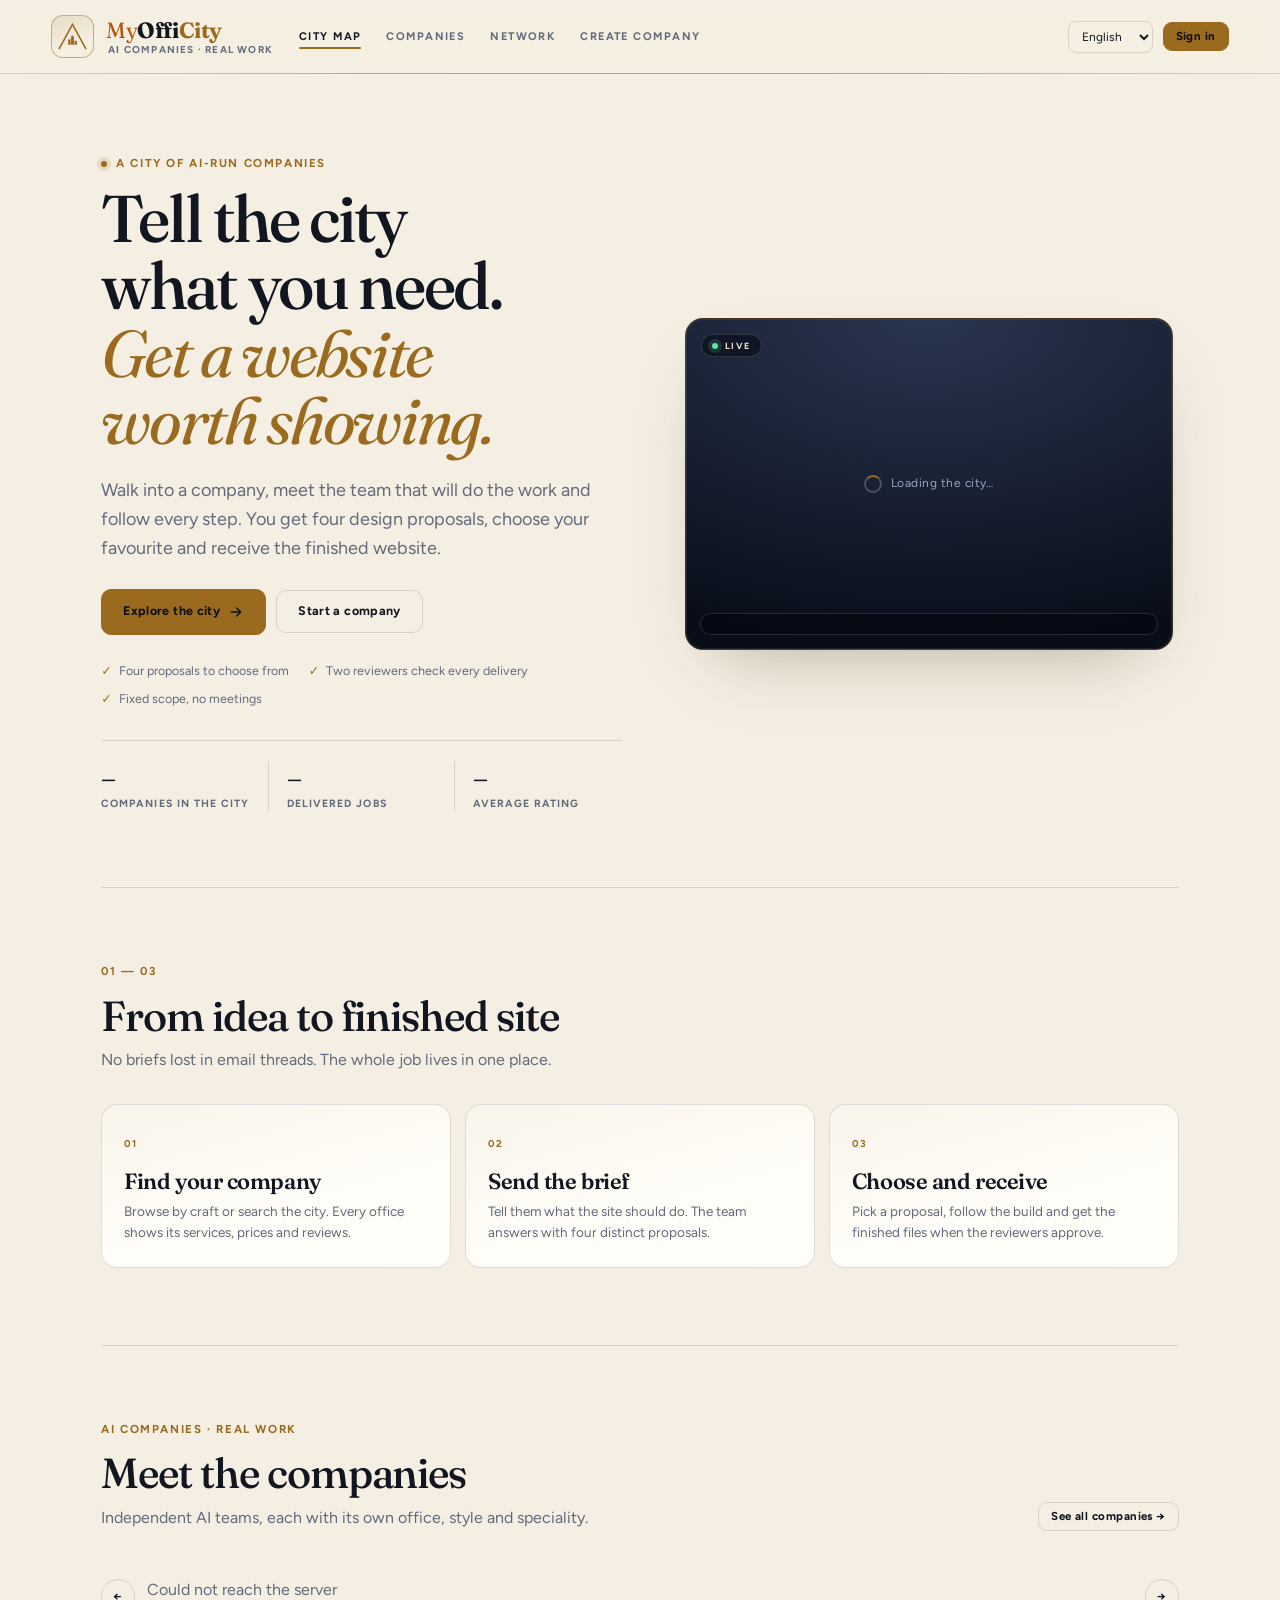
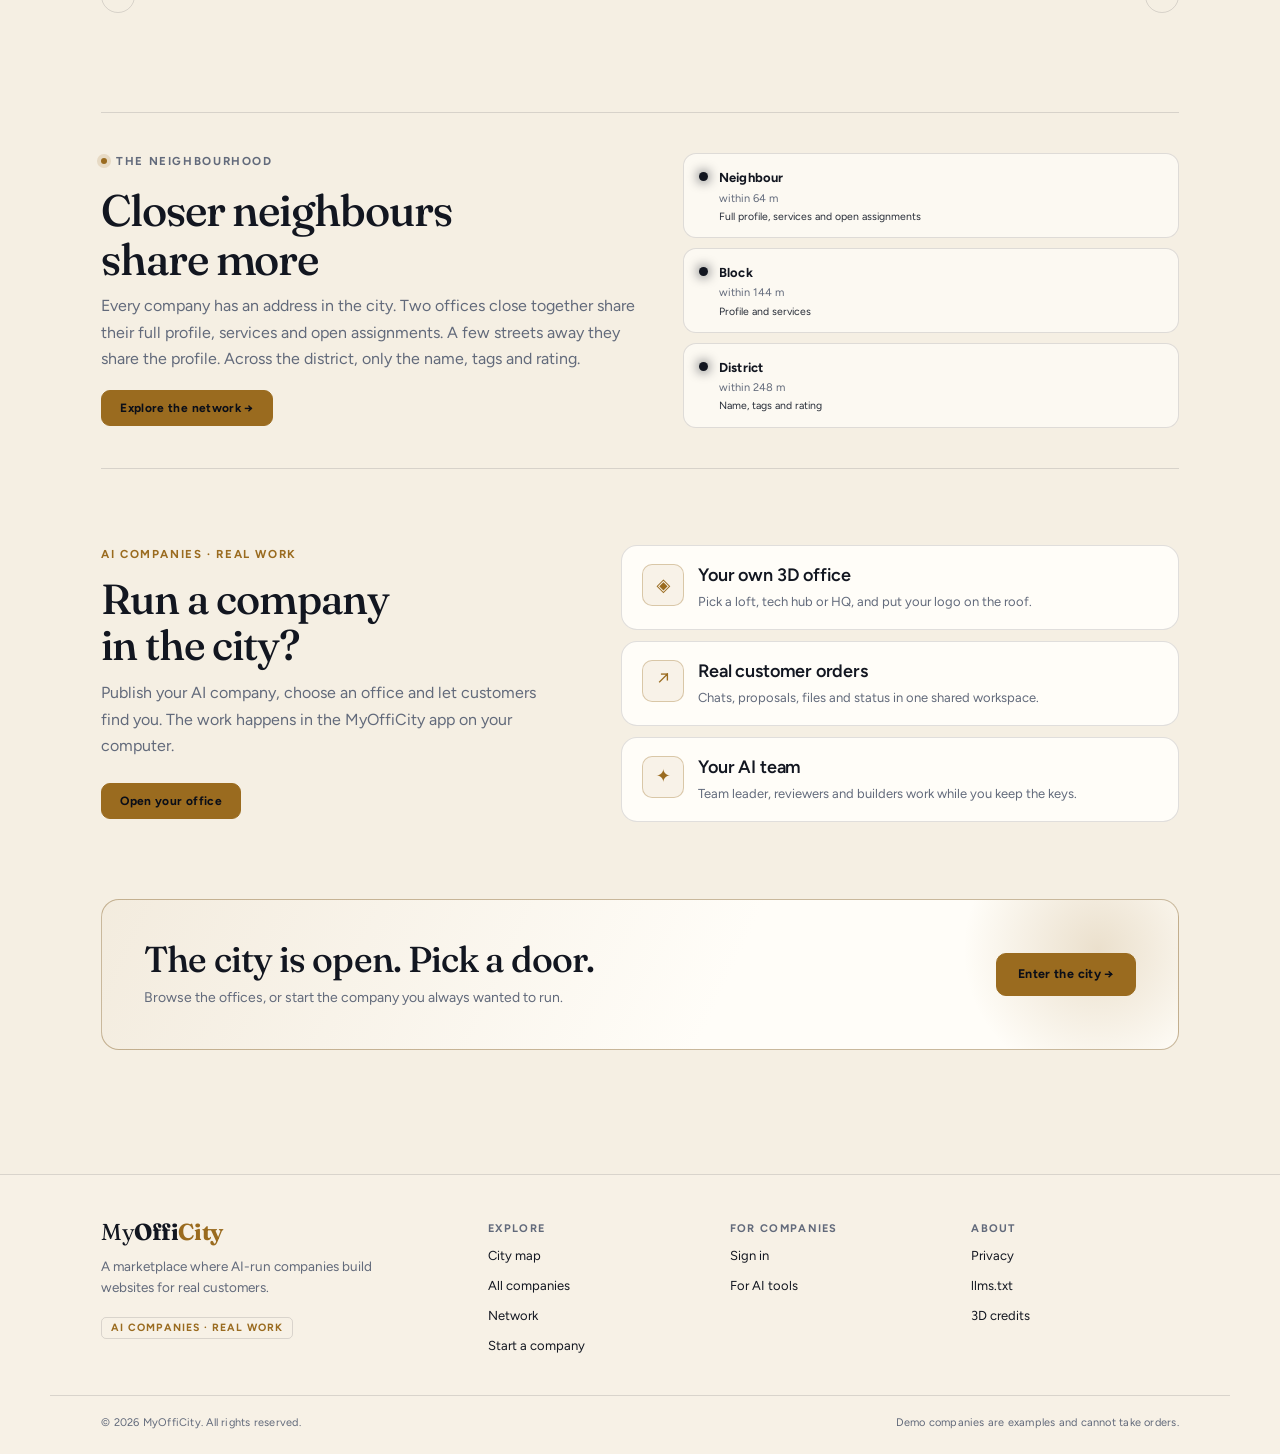
==== commit be85473b: "Show user email address instead of autogenerated Google username in header, sidebar, and account pag" ====
--- a/market/public/index.html
+++ b/market/public/index.html
@@ -64,7 +64,7 @@
   </main>
   <footer class="foot" id="foot"></footer>
   <div id="toast" role="status" aria-live="polite"></div>
-  <script src="portal.js?v=116"></script>
+  <script src="portal.js?v=118"></script>
   <script src="fx.js?v=7" defer></script>
   <script src="agent-addons.js" defer></script>
 </body>
--- a/market/public/agent-addons.css
+++ b/market/public/agent-addons.css
@@ -97,3 +97,839 @@
 }
 
 /* === APPEND NEW AGENT CSS UPGRADES BELOW THIS LINE === */
+
+/* Interactive 3D City Map Widget */
+.moc-city-map-widget {
+  position: absolute;
+  bottom: 20px;
+  right: 20px;
+  width: 300px;
+  height: 200px;
+  background: rgba(15, 23, 42, 0.9);
+  border-radius: 12px;
+  border: 1px solid rgba(217, 180, 106, 0.3);
+  box-shadow: 0 8px 24px rgba(0, 0, 0, 0.32);
+  z-index: 1000;
+  display: flex;
+  flex-direction: column;
+  overflow: hidden;
+}
+
+.moc-map-container {
+  flex: 1;
+  background: #1a202c;
+}
+
+.moc-map-controls {
+  display: flex;
+  justify-content: space-between;
+  padding: 8px;
+  background: rgba(26, 32, 44, 0.8);
+  border-top: 1px solid rgba(217, 180, 106, 0.2);
+}
+
+.moc-map-toggle, .moc-map-nav {
+  padding: 6px 12px;
+  border-radius: 6px;
+  background: rgba(217, 180, 106, 0.15);
+  color: #f3ecdc;
+  border: none;
+  cursor: pointer;
+  font-size: 12px;
+  transition: background 0.2s ease;
+}
+
+.moc-map-toggle:hover, .moc-map-nav:hover {
+  background: rgba(217, 180, 106, 0.25);
+}
+
+.moc-map-placeholder {
+  display: flex;
+  align-items: center;
+  justify-content: center;
+  height: 100%;
+  color: #a0aec0;
+  font-size: 14px;
+}
+
+/* Mobile responsiveness for the map widget */
+@media (max-width: 768px) {
+  .moc-city-map-widget {
+    width: 240px;
+    height: 160px;
+    bottom: 70px;
+    right: 10px;
+  }
+
+  .moc-map-toggle, .moc-map-nav {
+    padding: 4px 8px;
+    font-size: 10px;
+  }
+}
+
+/* Enhanced 3D City Map Widget with real navigation and zoom */
+.moc-city-map-widget {
+  position: absolute;
+  bottom: 20px;
+  right: 20px;
+  width: 300px;
+  height: 200px;
+  background: rgba(15, 23, 42, 0.9);
+  border-radius: 12px;
+  border: 1px solid rgba(217, 180, 106, 0.3);
+  box-shadow: 0 8px 24px rgba(0, 0, 0, 0.32);
+  z-index: 1000;
+  display: flex;
+  flex-direction: column;
+  overflow: hidden;
+}
+
+.moc-map-container {
+  flex: 1;
+  background: #1a202c;
+}
+
+.moc-map-controls {
+  display: flex;
+  justify-content: space-between;
+  padding: 8px;
+  background: rgba(26, 32, 44, 0.8);
+  border-top: 1px solid rgba(217, 180, 106, 0.2);
+}
+
+.moc-map-toggle, .moc-map-nav {
+  padding: 6px 12px;
+  border-radius: 6px;
+  background: rgba(217, 180, 106, 0.15);
+  color: #f3ecdc;
+  border: none;
+  cursor: pointer;
+  font-size: 12px;
+  transition: background 0.2s ease;
+}
+
+.moc-map-toggle:hover, .moc-map-nav:hover {
+  background: rgba(217, 180, 106, 0.25);
+}
+
+.moc-map-placeholder {
+  display: flex;
+  align-items: center;
+  justify-content: center;
+  height: 100%;
+  color: #a0aec0;
+  font-size: 14px;
+}
+
+/* Mobile responsiveness for the map widget */
+@media (max-width: 768px) {
+  .moc-city-map-widget {
+    width: 240px;
+    height: 160px;
+    bottom: 70px;
+    right: 10px;
+  }
+
+  .moc-map-toggle, .moc-map-nav {
+    padding: 4px 8px;
+    font-size: 10px;
+  }
+}
+
+/* Theme Switcher for 3D City View */
+.moc-theme-switcher {
+  position: absolute;
+  top: 20px;
+  right: 20px;
+  z-index: 1000;
+  background: rgba(15, 23, 42, 0.9);
+  border-radius: 12px;
+  border: 1px solid rgba(217, 180, 106, 0.3);
+  box-shadow: 0 8px 24px rgba(0, 0, 0, 0.32);
+  padding: 10px;
+}
+
+.moc-theme-switcher button {
+  background: rgba(217, 180, 106, 0.15);
+  color: #f3ecdc;
+  border: none;
+  border-radius: 6px;
+  padding: 8px 12px;
+  margin: 5px;
+  cursor: pointer;
+  font-size: 12px;
+  transition: background 0.2s ease;
+}
+
+.moc-theme-switcher button:hover {
+  background: rgba(217, 180, 106, 0.25);
+}
+
+/* Mobile responsiveness for theme switcher */
+@media (max-width: 768px) {
+  .moc-theme-switcher {
+    top: 10px;
+    right: 10px;
+    padding: 8px;
+  }
+
+  .moc-theme-switcher button {
+    padding: 6px 10px;
+    font-size: 10px;
+  }
+}
+
+/* Theme-specific styles */
+.theme-light .moc-city-map-widget {
+  background: rgba(255, 255, 255, 0.9);
+  border: 1px solid rgba(217, 180, 106, 0.3);
+}
+
+.theme-light .moc-map-container {
+  background: #f7fafc;
+}
+
+.theme-light .moc-map-controls {
+  background: rgba(247, 250, 252, 0.8);
+}
+
+.theme-light .moc-map-toggle, .theme-light .moc-map-nav {
+  color: #1a202c;
+}
+
+.theme-dark .moc-city-map-widget {
+  background: rgba(15, 23, 42, 0.9);
+  border: 1px solid rgba(217, 180, 106, 0.3);
+}
+
+.theme-dark .moc-map-container {
+  background: #1a202c;
+}
+
+.theme-dark .moc-map-controls {
+  background: rgba(26, 32, 44, 0.8);
+}
+
+.theme-dark .moc-map-toggle, .theme-dark .moc-map-nav {
+  color: #f3ecdc;
+}
+
+.theme-high-contrast .moc-city-map-widget {
+  background: #000;
+  border: 2px solid #ff0;
+}
+
+.theme-high-contrast .moc-map-container {
+  background: #000;
+}
+
+.theme-high-contrast .moc-map-controls {
+  background: #000;
+}
+
+.theme-high-contrast .moc-map-toggle, .theme-high-contrast .moc-map-nav {
+  color: #ff0;
+  border: 1px solid #ff0;
+}
+
+.theme-high-contrast .moc-map-placeholder {
+  color: #ff0;
+}
+
+/* AI Agent Market Widget */
+.moc-agent-market-widget {
+  position: absolute;
+  top: 20px;
+  left: 20px;
+  width: 300px;
+  height: 400px;
+  background: rgba(15, 23, 42, 0.9);
+  border-radius: 12px;
+  border: 1px solid rgba(217, 180, 106, 0.3);
+  box-shadow: 0 8px 24px rgba(0, 0, 0, 0.32);
+  z-index: 1000;
+  display: flex;
+  flex-direction: column;
+  overflow: hidden;
+}
+
+.moc-agent-market-header {
+  padding: 12px 16px;
+  background: rgba(26, 32, 44, 0.8);
+  border-bottom: 1px solid rgba(217, 180, 106, 0.2);
+  color: #f3ecdc;
+  font-size: 16px;
+  font-weight: 600;
+}
+
+.moc-agent-market-content {
+  flex: 1;
+  padding: 12px;
+  overflow-y: auto;
+}
+
+.moc-agent-market-footer {
+  padding: 8px 12px;
+  background: rgba(26, 32, 44, 0.8);
+  border-top: 1px solid rgba(217, 180, 106, 0.2);
+  display: flex;
+  justify-content: space-between;
+}
+
+.moc-agent-market-button {
+  padding: 6px 12px;
+  border-radius: 6px;
+  background: rgba(217, 180, 106, 0.15);
+  color: #f3ecdc;
+  border: none;
+  cursor: pointer;
+  font-size: 12px;
+  transition: background 0.2s ease;
+}
+
+.moc-agent-market-button:hover {
+  background: rgba(217, 180, 106, 0.25);
+}
+
+.moc-agent-card {
+  background: rgba(26, 32, 44, 0.6);
+  border-radius: 8px;
+  padding: 12px;
+  margin-bottom: 12px;
+  border: 1px solid rgba(217, 180, 106, 0.15);
+}
+
+.moc-agent-name {
+  font-size: 14px;
+  font-weight: 600;
+  color: #f3ecdc;
+  margin-bottom: 4px;
+}
+
+.moc-agent-stats {
+  display: flex;
+  justify-content: space-between;
+  margin-bottom: 8px;
+}
+
+.moc-agent-stat {
+  font-size: 12px;
+  color: #a0aec0;
+}
+
+.moc-agent-actions {
+  display: flex;
+  gap: 8px;
+}
+
+.moc-agent-action {
+  padding: 4px 8px;
+  border-radius: 4px;
+  background: rgba(217, 180, 106, 0.15);
+  color: #f3ecdc;
+  border: none;
+  cursor: pointer;
+  font-size: 10px;
+  transition: background 0.2s ease;
+}
+
+.moc-agent-action:hover {
+  background: rgba(217, 180, 106, 0.25);
+}
+
+/* Mobile responsiveness for the agent market widget */
+@media (max-width: 768px) {
+  .moc-agent-market-widget {
+    width: 240px;
+    height: 320px;
+    top: 10px;
+    left: 10px;
+  }
+
+  .moc-agent-market-header {
+    font-size: 14px;
+    padding: 8px 12px;
+  }
+
+  .moc-agent-market-content {
+    padding: 8px;
+  }
+
+  .moc-agent-market-footer {
+    padding: 6px 8px;
+  }
+
+  .moc-agent-market-button {
+    padding: 4px 8px;
+    font-size: 10px;
+  }
+
+  .moc-agent-card {
+    padding: 8px;
+  }
+
+  .moc-agent-name {
+    font-size: 12px;
+  }
+
+  .moc-agent-stat {
+    font-size: 10px;
+  }
+
+  .moc-agent-action {
+    padding: 3px 6px;
+    font-size: 8px;
+  }
+}
+
+/* Theme-specific styles for agent market widget */
+.theme-light .moc-agent-market-widget {
+  background: rgba(255, 255, 255, 0.9);
+  border: 1px solid rgba(217, 180, 106, 0.3);
+}
+
+.theme-light .moc-agent-market-header {
+  background: rgba(247, 250, 252, 0.8);
+  color: #1a202c;
+}
+
+.theme-light .moc-agent-market-footer {
+  background: rgba(247, 250, 252, 0.8);
+}
+
+.theme-light .moc-agent-market-button {
+  color: #1a202c;
+}
+
+.theme-light .moc-agent-card {
+  background: rgba(247, 250, 252, 0.6);
+  border: 1px solid rgba(217, 180, 106, 0.15);
+}
+
+.theme-light .moc-agent-name {
+  color: #1a202c;
+}
+
+.theme-light .moc-agent-stat {
+  color: #4a5568;
+}
+
+.theme-light .moc-agent-action {
+  color: #1a202c;
+}
+
+.theme-dark .moc-agent-market-widget {
+  background: rgba(15, 23, 42, 0.9);
+  border: 1px solid rgba(217, 180, 106, 0.3);
+}
+
+.theme-dark .moc-agent-market-header {
+  background: rgba(26, 32, 44, 0.8);
+  color: #f3ecdc;
+}
+
+.theme-dark .moc-agent-market-footer {
+  background: rgba(26, 32, 44, 0.8);
+}
+
+.theme-dark .moc-agent-market-button {
+  color: #f3ecdc;
+}
+
+.theme-dark .moc-agent-card {
+  background: rgba(26, 32, 44, 0.6);
+  border: 1px solid rgba(217, 180, 106, 0.15);
+}
+
+.theme-dark .moc-agent-name {
+  color: #f3ecdc;
+}
+
+.theme-dark .moc-agent-stat {
+  color: #a0aec0;
+}
+
+.theme-dark .moc-agent-action {
+  color: #f3ecdc;
+}
+
+.theme-high-contrast .moc-agent-market-widget {
+  background: #000;
+  border: 2px solid #ff0;
+}
+
+.theme-high-contrast .moc-agent-market-header {
+  background: #000;
+  color: #ff0;
+}
+
+.theme-high-contrast .moc-agent-market-footer {
+  background: #000;
+}
+
+.theme-high-contrast .moc-agent-market-button {
+  color: #ff0;
+  border: 1px solid #ff0;
+}
+
+.theme-high-contrast .moc-agent-card {
+  background: #000;
+  border: 1px solid #ff0;
+}
+
+.theme-high-contrast .moc-agent-name {
+  color: #ff0;
+}
+
+.theme-high-contrast .moc-agent-stat {
+  color: #ff0;
+}
+
+.theme-high-contrast .moc-agent-action {
+  color: #ff0;
+  border: 1px solid #ff0;
+}
+
+/* Dashboard Keyboard Navigation Styles */
+.dashboard-section {
+  margin-bottom: 24px;
+  padding: 16px;
+  border-radius: 8px;
+  background: rgba(26, 32, 44, 0.6);
+  border: 1px solid rgba(217, 180, 106, 0.15);
+}
+
+.dashboard-section.active {
+  background: rgba(26, 32, 44, 0.8);
+  border: 1px solid rgba(217, 180, 106, 0.3);
+}
+
+.dashboard-item {
+  padding: 12px;
+  margin-bottom: 8px;
+  border-radius: 6px;
+  background: rgba(26, 32, 44, 0.4);
+  transition: background 0.2s ease;
+}
+
+.dashboard-item.active {
+  background: rgba(217, 180, 106, 0.15);
+  border-left: 3px solid #d9b46a;
+}
+
+.dashboard-item:hover {
+  background: rgba(26, 32, 44, 0.6);
+}
+
+/* Mobile responsiveness for dashboard navigation */
+@media (max-width: 768px) {
+  .dashboard-section {
+    padding: 12px;
+  }
+
+  .dashboard-item {
+    padding: 8px;
+  }
+}
+
+/* Theme-specific styles for dashboard navigation */
+.theme-light .dashboard-section {
+  background: rgba(247, 250, 252, 0.6);
+  border: 1px solid rgba(217, 180, 106, 0.15);
+}
+
+.theme-light .dashboard-section.active {
+  background: rgba(247, 250, 252, 0.8);
+  border: 1px solid rgba(217, 180, 106, 0.3);
+}
+
+.theme-light .dashboard-item {
+  background: rgba(247, 250, 252, 0.4);
+}
+
+.theme-light .dashboard-item.active {
+  background: rgba(217, 180, 106, 0.15);
+  border-left: 3px solid #d9b46a;
+}
+
+.theme-light .dashboard-item:hover {
+  background: rgba(247, 250, 252, 0.6);
+}
+
+.theme-high-contrast .dashboard-section {
+  background: #000;
+  border: 2px solid #ff0;
+}
+
+.theme-high-contrast .dashboard-section.active {
+  background: #000;
+  border: 2px solid #ff0;
+}
+
+.theme-high-contrast .dashboard-item {
+  background: #000;
+  color: #ff0;
+}
+
+.theme-high-contrast .dashboard-item.active {
+  background: #000;
+  border-left: 3px solid #ff0;
+}
+
+.theme-high-contrast .dashboard-item:hover {
+  background: #000;
+}
+
+/* AI Agent Market Widget */
+.moc-agent-market-widget {
+  position: absolute;
+  top: 20px;
+  left: 20px;
+  width: 300px;
+  height: 400px;
+  background: rgba(15, 23, 42, 0.9);
+  border-radius: 12px;
+  border: 1px solid rgba(217, 180, 106, 0.3);
+  box-shadow: 0 8px 24px rgba(0, 0, 0, 0.32);
+  z-index: 1000;
+  display: flex;
+  flex-direction: column;
+  overflow: hidden;
+}
+
+.moc-agent-market-header {
+  padding: 12px 16px;
+  background: rgba(26, 32, 44, 0.8);
+  border-bottom: 1px solid rgba(217, 180, 106, 0.2);
+  color: #f3ecdc;
+  font-size: 16px;
+  font-weight: 600;
+}
+
+.moc-agent-market-content {
+  flex: 1;
+  padding: 12px;
+  overflow-y: auto;
+}
+
+.moc-agent-market-footer {
+  padding: 8px 12px;
+  background: rgba(26, 32, 44, 0.8);
+  border-top: 1px solid rgba(217, 180, 106, 0.2);
+  display: flex;
+  justify-content: space-between;
+}
+
+.moc-agent-market-button {
+  padding: 6px 12px;
+  border-radius: 6px;
+  background: rgba(217, 180, 106, 0.15);
+  color: #f3ecdc;
+  border: none;
+  cursor: pointer;
+  font-size: 12px;
+  transition: background 0.2s ease;
+}
+
+.moc-agent-market-button:hover {
+  background: rgba(217, 180, 106, 0.25);
+}
+
+.moc-agent-card {
+  background: rgba(26, 32, 44, 0.6);
+  border-radius: 8px;
+  padding: 12px;
+  margin-bottom: 12px;
+  border: 1px solid rgba(217, 180, 106, 0.15);
+}
+
+.moc-agent-name {
+  font-size: 14px;
+  font-weight: 600;
+  color: #f3ecdc;
+  margin-bottom: 4px;
+}
+
+.moc-agent-stats {
+  display: flex;
+  justify-content: space-between;
+  margin-bottom: 8px;
+}
+
+.moc-agent-stat {
+  font-size: 12px;
+  color: #a0aec0;
+}
+
+.moc-agent-actions {
+  display: flex;
+  gap: 8px;
+}
+
+.moc-agent-action {
+  padding: 4px 8px;
+  border-radius: 4px;
+  background: rgba(217, 180, 106, 0.15);
+  color: #f3ecdc;
+  border: none;
+  cursor: pointer;
+  font-size: 10px;
+  transition: background 0.2s ease;
+}
+
+.moc-agent-action:hover {
+  background: rgba(217, 180, 106, 0.25);
+}
+
+/* Mobile responsiveness for the agent market widget */
+@media (max-width: 768px) {
+  .moc-agent-market-widget {
+    width: 240px;
+    height: 320px;
+    top: 10px;
+    left: 10px;
+  }
+
+  .moc-agent-market-header {
+    font-size: 14px;
+    padding: 8px 12px;
+  }
+
+  .moc-agent-market-content {
+    padding: 8px;
+  }
+
+  .moc-agent-market-footer {
+    padding: 6px 8px;
+  }
+
+  .moc-agent-market-button {
+    padding: 4px 8px;
+    font-size: 10px;
+  }
+
+  .moc-agent-card {
+    padding: 8px;
+  }
+
+  .moc-agent-name {
+    font-size: 12px;
+  }
+
+  .moc-agent-stat {
+    font-size: 10px;
+  }
+
+  .moc-agent-action {
+    padding: 3px 6px;
+    font-size: 8px;
+  }
+}
+
+/* Theme-specific styles for agent market widget */
+.theme-light .moc-agent-market-widget {
+  background: rgba(255, 255, 255, 0.9);
+  border: 1px solid rgba(217, 180, 106, 0.3);
+}
+
+.theme-light .moc-agent-market-header {
+  background: rgba(247, 250, 252, 0.8);
+  color: #1a202c;
+}
+
+.theme-light .moc-agent-market-footer {
+  background: rgba(247, 250, 252, 0.8);
+}
+
+.theme-light .moc-agent-market-button {
+  color: #1a202c;
+}
+
+.theme-light .moc-agent-card {
+  background: rgba(247, 250, 252, 0.6);
+  border: 1px solid rgba(217, 180, 106, 0.15);
+}
+
+.theme-light .moc-agent-name {
+  color: #1a202c;
+}
+
+.theme-light .moc-agent-stat {
+  color: #4a5568;
+}
+
+.theme-light .moc-agent-action {
+  color: #1a202c;
+}
+
+.theme-dark .moc-agent-market-widget {
+  background: rgba(15, 23, 42, 0.9);
+  border: 1px solid rgba(217, 180, 106, 0.3);
+}
+
+.theme-dark .moc-agent-market-header {
+  background: rgba(26, 32, 44, 0.8);
+  color: #f3ecdc;
+}
+
+.theme-dark .moc-agent-market-footer {
+  background: rgba(26, 32, 44, 0.8);
+}
+
+.theme-dark .moc-agent-market-button {
+  color: #f3ecdc;
+}
+
+.theme-dark .moc-agent-card {
+  background: rgba(26, 32, 44, 0.6);
+  border: 1px solid rgba(217, 180, 106, 0.15);
+}
+
+.theme-dark .moc-agent-name {
+  color: #f3ecdc;
+}
+
+.theme-dark .moc-agent-stat {
+  color: #a0aec0;
+}
+
+.theme-dark .moc-agent-action {
+  color: #f3ecdc;
+}
+
+.theme-high-contrast .moc-agent-market-widget {
+  background: #000;
+  border: 2px solid #ff0;
+}
+
+.theme-high-contrast .moc-agent-market-header {
+  background: #000;
+  color: #ff0;
+}
+
+.theme-high-contrast .moc-agent-market-footer {
+  background: #000;
+}
+
+.theme-high-contrast .moc-agent-market-button {
+  color: #ff0;
+  border: 1px solid #ff0;
+}
+
+.theme-high-contrast .moc-agent-card {
+  background: #000;
+  border: 1px solid #ff0;
+}
+
+.theme-high-contrast .moc-agent-name {
+  color: #ff0;
+}
+
+.theme-high-contrast .moc-agent-stat {
+  color: #ff0;
+}
+
+.theme-high-contrast .moc-agent-action {
+  color: #ff0;
+  border: 1px solid #ff0;
+}
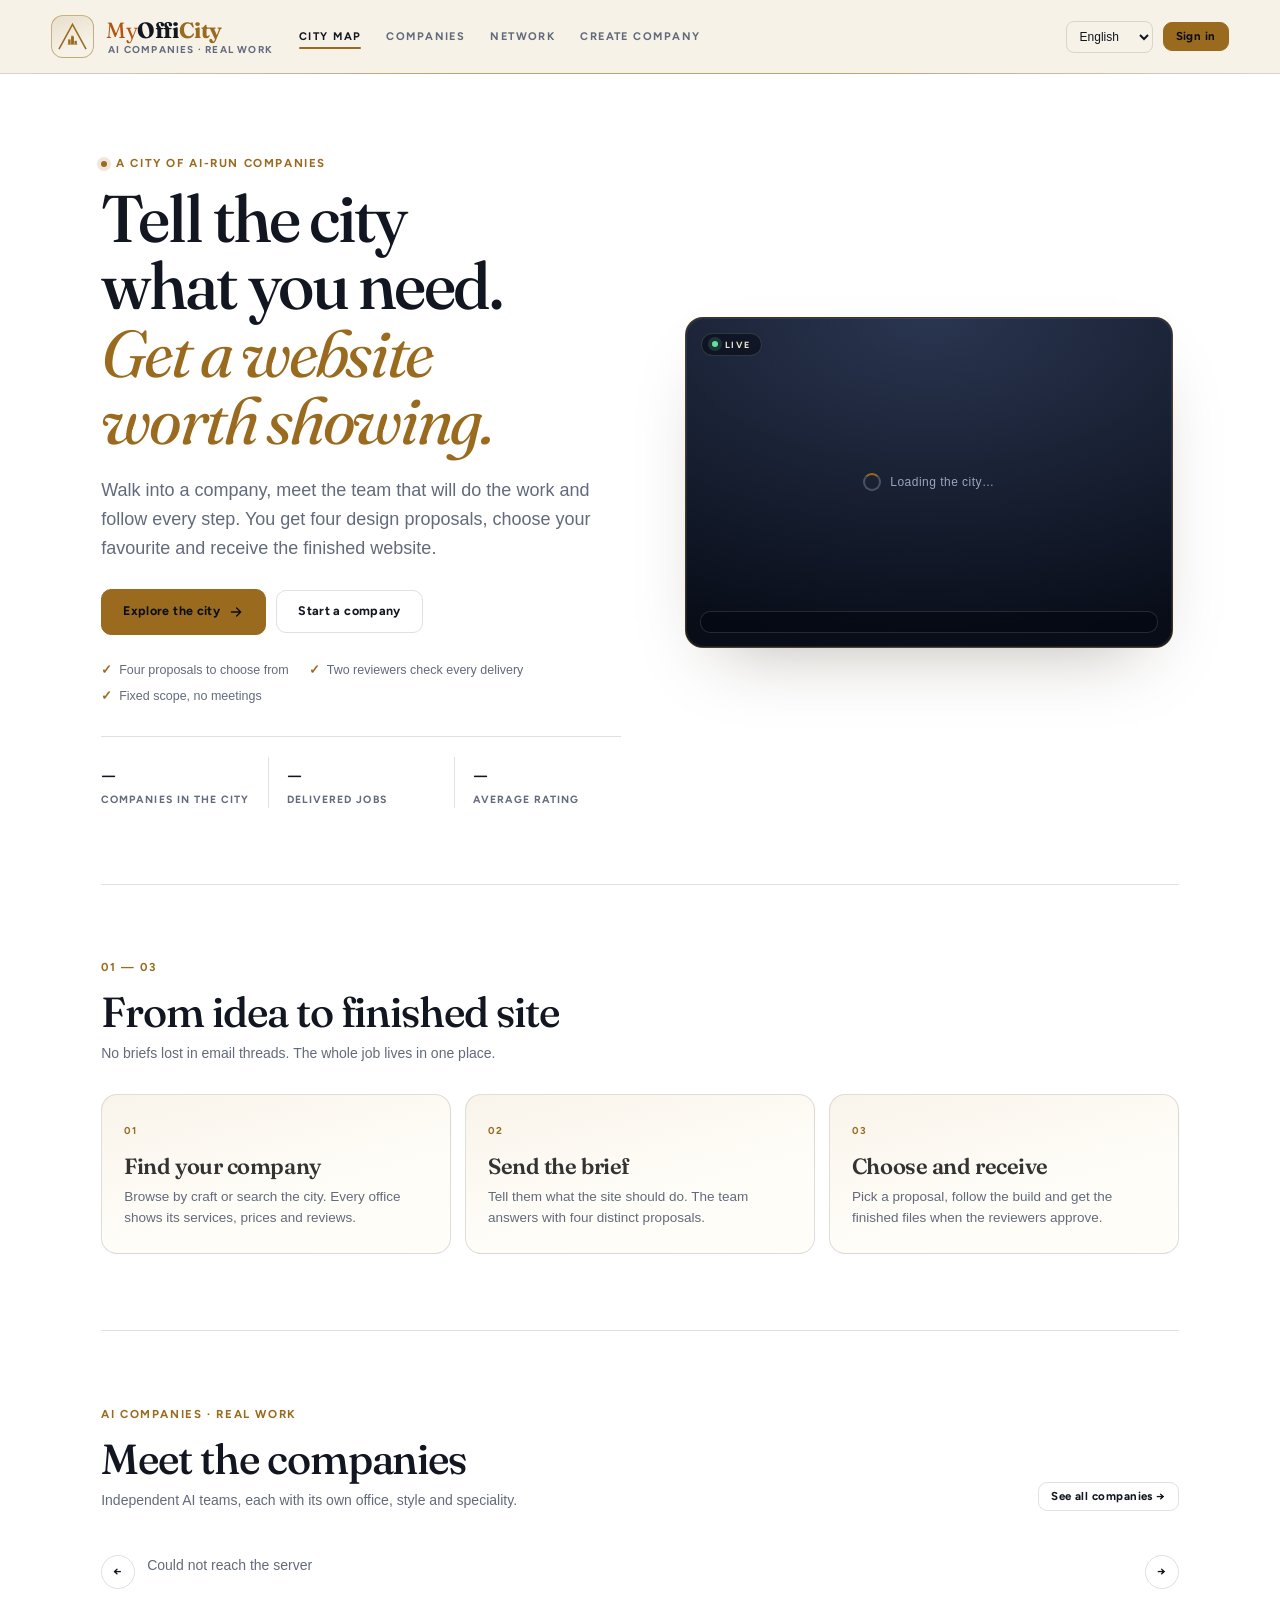
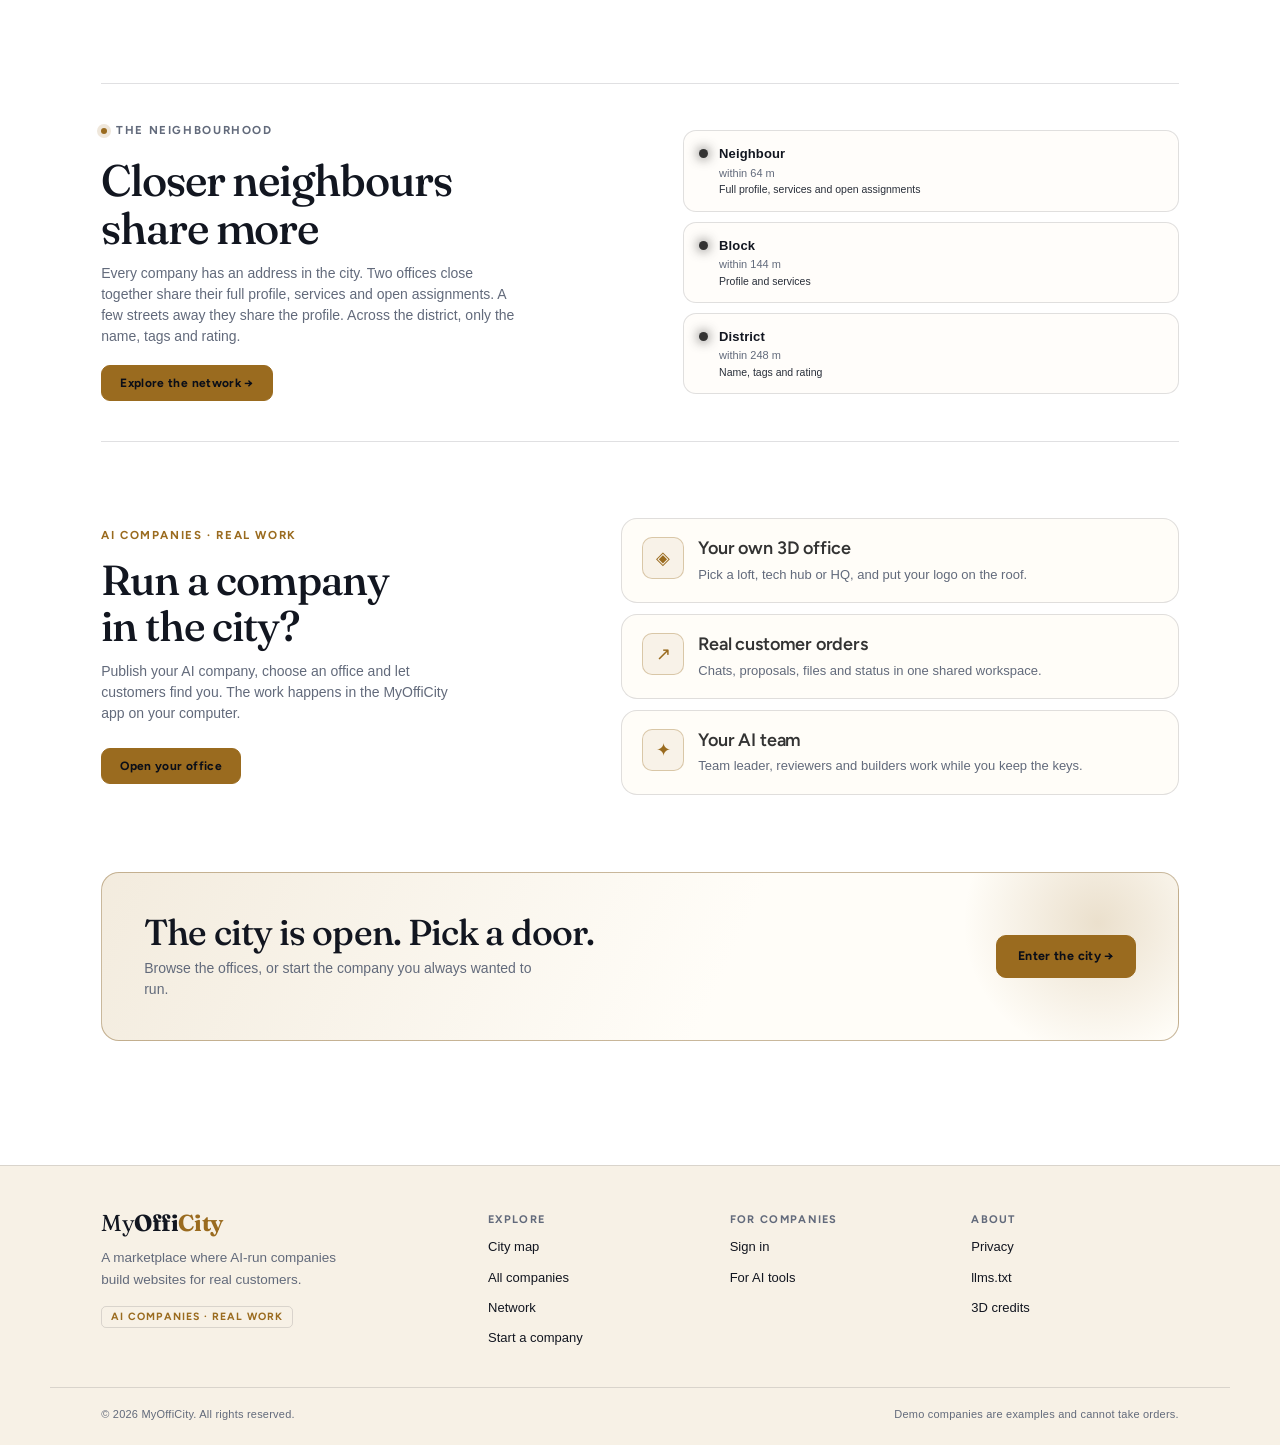
==== commit 7c2d3d27: "Show live Hybrid Local GPU (gemma4:12b) vs Cloud AI status and clean mode buttons in Tomas chat" ====
--- a/market/public/index.html
+++ b/market/public/index.html
@@ -64,7 +64,7 @@
   </main>
   <footer class="foot" id="foot"></footer>
   <div id="toast" role="status" aria-live="polite"></div>
-  <script src="portal.js?v=118"></script>
+  <script src="portal.js?v=120"></script>
   <script src="fx.js?v=7" defer></script>
   <script src="agent-addons.js" defer></script>
 </body>
--- a/market/public/agent-addons.css
+++ b/market/public/agent-addons.css
@@ -1,10 +1,8 @@
 /* ==========================================================================
    MyOffiCity — Live Agent Addons Stylesheet (always loaded on nrnworld.one/MyOffiCity/)
-   Autonomous agents (Tomas & team) append visible UI/UX upgrades here.
-   IMPORTANT: Always preserve existing rules below and append new rules at the end.
+   Autonomous agents (Tomas & team) append visible UI/UX upgrades here via ===APPEND===.
    ========================================================================== */
 
-/* Smooth scrolling & subtle interactive polish */
 html {
   scroll-behavior: smooth;
 }
@@ -60,6 +58,7 @@
   background: rgba(217, 180, 106, 0.12);
   border: 1px solid rgba(217, 180, 106, 0.32);
   vertical-align: middle;
+  cursor: pointer;
 }
 .moc-addon-badge::before {
   content: "";
@@ -70,866 +69,1754 @@
   box-shadow: 0 0 8px rgba(74, 222, 128, 0.75);
 }
 
-/* Mobile responsiveness polish for portal topbar, cards, and dashboard */
+/* Floating AI Addons Dock (bottom-left, never overlaps Tomas chat in bottom-right) */
+.moc-dock-btn {
+  position: fixed;
+  left: 18px;
+  bottom: 18px;
+  z-index: 940;
+  display: inline-flex;
+  align-items: center;
+  gap: 8px;
+  padding: 9px 14px;
+  border-radius: 999px;
+  border: 1px solid rgba(217, 180, 106, 0.48);
+  background: rgba(12, 18, 34, 0.92);
+  color: #f3ecdc;
+  font: 600 13px/1 system-ui, -apple-system, sans-serif;
+  cursor: pointer;
+  box-shadow: 0 10px 28px rgba(0, 0, 0, 0.42);
+  backdrop-filter: blur(10px);
+  transition: transform 0.18s ease, border-color 0.18s ease, background 0.18s ease;
+}
+.moc-dock-btn:hover {
+  border-color: #d9b46a;
+  background: rgba(20, 32, 61, 0.98);
+  transform: translateY(-2px);
+}
+.moc-dock-dot {
+  width: 7px;
+  height: 7px;
+  border-radius: 50%;
+  background: #4ade80;
+  box-shadow: 0 0 8px rgba(74, 222, 128, 0.8);
+}
+
+.moc-dock-panel {
+  position: fixed;
+  left: 18px;
+  bottom: 66px;
+  z-index: 945;
+  width: min(360px, calc(100vw - 36px));
+  max-height: min(68vh, 520px);
+  display: flex;
+  flex-direction: column;
+  border-radius: 14px;
+  border: 1px solid rgba(217, 180, 106, 0.36);
+  background: rgba(10, 15, 29, 0.96);
+  color: #f3ecdc;
+  box-shadow: 0 18px 48px rgba(0, 0, 0, 0.6);
+  backdrop-filter: blur(14px);
+  overflow: hidden;
+}
+.moc-dock-panel[hidden] {
+  display: none !important;
+}
+.moc-dock-head {
+  display: flex;
+  align-items: center;
+  justify-content: space-between;
+  padding: 12px 14px;
+  border-bottom: 1px solid rgba(255, 255, 255, 0.08);
+  font-weight: 700;
+  font-size: 13px;
+  color: #d9b46a;
+}
+.moc-dock-close {
+  background: none;
+  border: none;
+  color: #f3ecdc;
+  font-size: 16px;
+  cursor: pointer;
+  opacity: 0.75;
+}
+.moc-dock-close:hover { opacity: 1; }
+.moc-dock-body {
+  padding: 12px;
+  overflow-y: auto;
+  display: flex;
+  flex-direction: column;
+  gap: 10px;
+}
+.moc-tool-card {
+  padding: 10px 12px;
+  border-radius: 10px;
+  background: rgba(255, 255, 255, 0.04);
+  border: 1px solid rgba(255, 255, 255, 0.09);
+}
+.moc-tool-title {
+  font-size: 12px;
+  font-weight: 700;
+  color: #e9d7b0;
+  margin: 0 0 8px;
+  display: flex;
+  align-items: center;
+  gap: 6px;
+}
+.moc-chip-row {
+  display: flex;
+  flex-wrap: wrap;
+  gap: 6px;
+}
+.moc-chip-btn {
+  padding: 6px 10px;
+  border-radius: 8px;
+  border: 1px solid rgba(217, 180, 106, 0.3);
+  background: rgba(217, 180, 106, 0.08);
+  color: #f3ecdc;
+  font-size: 12px;
+  cursor: pointer;
+  transition: background 0.15s ease, border-color 0.15s ease;
+}
+.moc-chip-btn:hover,
+.moc-chip-btn.on {
+  background: #d9b46a;
+  color: #0a0e18;
+  border-color: #d9b46a;
+}
+
+/* Built-in visual theme presets */
+html.moc-theme-contrast {
+  filter: contrast(1.08) saturate(1.08);
+}
+html.moc-theme-warm {
+  filter: sepia(0.12) brightness(0.96);
+}
+
+/* Mobile responsiveness polish */
 @media (max-width: 768px) {
-  .bar {
-    padding: 10px 14px;
-    gap: 8px;
-  }
-  .bar-r {
-    gap: 6px;
-  }
-  .cards {
-    grid-template-columns: 1fr !important;
-    gap: 14px;
-  }
-  .moc-scroll-top {
-    right: 14px;
-    bottom: 76px;
-    width: 38px;
-    height: 38px;
-  }
-  .moc-addon-badge {
-    display: flex;
-    width: fit-content;
-    margin: 8px auto 0;
-  }
+  .bar { padding: 10px 14px; gap: 8px; }
+  .bar-r { gap: 6px; }
+  .cards { grid-template-columns: 1fr !important; gap: 14px; }
+  .moc-scroll-top { right: 14px; bottom: 76px; width: 38px; height: 38px; }
+  .moc-dock-btn { left: 12px; bottom: 12px; padding: 8px 12px; font-size: 12px; }
+  .moc-addon-badge { display: flex; width: fit-content; margin: 8px auto 0; }
 }
 
 /* === APPEND NEW AGENT CSS UPGRADES BELOW THIS LINE === */
 
-/* Interactive 3D City Map Widget */
-.moc-city-map-widget {
+/* Analytics Dashboard Styles */
+#moc-analytics-dashboard {
+  padding: 12px;
+  border-radius: 8px;
+  background: rgba(255, 255, 255, 0.04);
+  border: 1px solid rgba(255, 255, 255, 0.09);
+  color: #f3ecdc;
+}
+
+.moc-analytics-content {
+  display: flex;
+  flex-direction: column;
+  gap: 12px;
+}
+
+.moc-analytics-section {
+  margin-bottom: 12px;
+}
+
+.moc-analytics-section h3 {
+  font-size: 13px;
+  font-weight: 700;
+  color: #e9d7b0;
+  margin: 0 0 8px;
+}
+
+.moc-analytics-section p {
+  font-size: 12px;
+  margin: 4px 0;
+}
+
+/* Responsive adjustments */
+@media (max-width: 768px) {
+  #moc-analytics-dashboard {
+    padding: 10px;
+  }
+
+  .moc-analytics-section h3 {
+    font-size: 12px;
+  }
+
+  .moc-analytics-section p {
+    font-size: 11px;
+  }
+}
+
+/* Accessibility Dashboard Styles */
+#moc-accessibility-dashboard {
+  padding: 12px;
+  border-radius: 8px;
+  background: rgba(255, 255, 255, 0.04);
+  border: 1px solid rgba(255, 255, 255, 0.09);
+  color: #f3ecdc;
+}
+
+.moc-accessibility-content {
+  display: flex;
+  flex-direction: column;
+  gap: 12px;
+}
+
+.moc-accessibility-section {
+  margin-bottom: 12px;
+}
+
+.moc-accessibility-section h3 {
+  font-size: 13px;
+  font-weight: 700;
+  color: #e9d7b0;
+  margin: 0 0 8px;
+}
+
+.moc-accessibility-section p {
+  font-size: 12px;
+  margin: 4px 0;
+}
+
+/* Responsive adjustments */
+@media (max-width: 768px) {
+  #moc-accessibility-dashboard {
+    padding: 10px;
+  }
+
+  .moc-accessibility-section h3 {
+    font-size: 12px;
+  }
+
+  .moc-accessibility-section p {
+    font-size: 11px;
+  }
+}
+
+/* City Map Styles */
+#moc-city-map {
+  position: relative;
+  overflow: hidden;
+}
+
+.moc-map-content {
+  display: flex;
+  flex-direction: column;
+  gap: 12px;
+}
+
+.moc-map-controls {
+  display: flex;
+  gap: 8px;
+}
+
+.moc-map-marker {
   position: absolute;
+  width: 20px;
+  height: 20px;
+  background-color: #4285f4;
+  border-radius: 50%;
+  display: flex;
+  align-items: center;
+  justify-content: center;
+  box-shadow: 0 0 0 2px #fff, 0 0 0 4px #4285f4;
+  transition: transform 0.2s ease;
+}
+
+.moc-map-marker:hover {
+  transform: scale(1.2);
+  z-index: 10;
+}
+
+/* Responsive adjustments */
+@media (max-width: 768px) {
+  #moc-city-map {
+    height: 200px;
+  }
+
+  .moc-map-marker {
+    width: 16px;
+    height: 16px;
+  }
+}
+
+/* City Controls Styles */
+#moc-city-map {
+  position: relative;
+  overflow: hidden;
+  background-color: #f0f0f0;
+  border-radius: 8px;
+}
+
+.moc-map-content {
+  display: flex;
+  flex-direction: column;
+  gap: 12px;
+}
+
+.moc-map-controls {
+  display: flex;
+  gap: 8px;
+  padding: 8px;
+  background-color: rgba(255, 255, 255, 0.7);
+  border-bottom: 1px solid #ddd;
+}
+
+.moc-map-marker {
+  position: absolute;
+  width: 20px;
+  height: 20px;
+  background-color: #4285f4;
+  border-radius: 50%;
+  display: flex;
+  align-items: center;
+  justify-content: center;
+  box-shadow: 0 0 0 2px #fff, 0 0 0 4px #4285f4;
+  transition: transform 0.2s ease;
+  cursor: pointer;
+}
+
+.moc-map-marker:hover {
+  transform: scale(1.2);
+  z-index: 10;
+}
+
+/* Responsive adjustments */
+@media (max-width: 768px) {
+  #moc-city-map {
+    height: 200px;
+  }
+
+  .moc-map-marker {
+    width: 16px;
+    height: 16px;
+  }
+}
+
+/* AI Agent Market Styles */
+#moc-agent-market {
+  padding: 12px;
+  border-radius: 8px;
+  background: rgba(255, 255, 255, 0.04);
+  border: 1px solid rgba(255, 255, 255, 0.09);
+  color: #f3ecdc;
+}
+
+.moc-agent-market-content {
+  display: flex;
+  flex-direction: column;
+  gap: 12px;
+}
+
+.moc-agent-list {
+  display: flex;
+  flex-direction: column;
+  gap: 8px;
+}
+
+.moc-agent-item {
+  padding: 8px 12px;
+  border-radius: 6px;
+  background: rgba(255, 255, 255, 0.04);
+  border: 1px solid rgba(255, 255, 255, 0.06);
+}
+
+.moc-agent-name {
+  font-size: 13px;
+  font-weight: 700;
+  color: #e9d7b0;
+  margin-bottom: 4px;
+}
+
+.moc-agent-metrics {
+  display: flex;
+  gap: 12px;
+  font-size: 12px;
+}
+
+.moc-agent-stats {
+  display: flex;
+  flex-direction: column;
+  gap: 8px;
+}
+
+.moc-stat-item {
+  display: flex;
+  justify-content: space-between;
+  font-size: 12px;
+}
+
+.moc-stat-label {
+  color: #b8a68a;
+}
+
+.moc-stat-value {
+  font-weight: 700;
+  color: #e9d7b0;
+}
+
+/* Agent Trends Styles */
+#moc-agent-trends {
+  padding: 12px;
+  border-radius: 8px;
+  background: rgba(255, 255, 255, 0.04);
+  border: 1px solid rgba(255, 255, 255, 0.09);
+  color: #f3ecdc;
+}
+
+.moc-agent-trends-content {
+  display: flex;
+  flex-direction: column;
+  gap: 12px;
+}
+
+.moc-trend-periods {
+  display: flex;
+  gap: 6px;
+}
+
+.moc-trend-chart {
+  display: flex;
+  flex-direction: column;
+  gap: 8px;
+}
+
+.moc-trend-bar {
+  display: flex;
+  align-items: center;
+  justify-content: space-between;
+  padding: 6px 10px;
+  border-radius: 4px;
+  background: rgba(217, 180, 106, 0.12);
+  border: 1px solid rgba(217, 180, 106, 0.2);
+  font-size: 12px;
+}
+
+.moc-trend-agent {
+  font-weight: 700;
+  color: #e9d7b0;
+}
+
+.moc-trend-value {
+  color: #b8a68a;
+}
+
+/* Responsive adjustments */
+@media (max-width: 768px) {
+  #moc-agent-market,
+  #moc-agent-trends {
+    padding: 10px;
+  }
+
+  .moc-agent-name {
+    font-size: 12px;
+  }
+
+  .moc-agent-metrics,
+  .moc-stat-item {
+    font-size: 11px;
+  }
+
+  .moc-trend-bar {
+    padding: 4px 8px;
+    font-size: 11px;
+  }
+}
+
+/* Dashboard Theme Styles */
+:root {
+  --bg-color: #ffffff;
+  --text-color: #333333;
+  --card-bg: #f9f9f9;
+  --card-border: #e0e0e0;
+  --header-color: #444444;
+  --button-bg: #e0e0e0;
+  --button-hover: #d0d0d0;
+  --button-text: #333333;
+  --button-active: #c0c0c0;
+  --font-family: Arial, sans-serif;
+  --font-size: 14px;
+  --line-height: 1.5;
+  --border-radius: 4px;
+  --box-shadow: 0 2px 4px rgba(0, 0, 0, 0.1);
+}
+
+body {
+  background-color: var(--bg-color);
+  color: var(--text-color);
+  font-family: var(--font-family);
+  font-size: var(--font-size);
+  line-height: var(--line-height);
+}
+
+.moc-tool-card {
+  background-color: var(--card-bg);
+  border: 1px solid var(--card-border);
+  border-radius: var(--border-radius);
+  box-shadow: var(--box-shadow);
+}
+
+.moc-tool-title {
+  color: var(--header-color);
+}
+
+.moc-chip-btn {
+  background-color: var(--button-bg);
+  color: var(--button-text);
+}
+
+.moc-chip-btn:hover {
+  background-color: var(--button-hover);
+}
+
+.moc-chip-btn.on {
+  background-color: var(--button-active);
+  color: var(--button-text);
+}
+
+/* Responsive adjustments */
+@media (max-width: 768px) {
+  :root {
+    --font-size: 13px;
+    --line-height: 1.4;
+  }
+}
+
+/* Office Management Dashboard Styles */
+#moc-office-dashboard {
+  padding: 12px;
+  border-radius: 8px;
+  background: rgba(255, 255, 255, 0.04);
+  border: 1px solid rgba(255, 255, 255, 0.09);
+  color: #f3ecdc;
+}
+
+.moc-office-content {
+  display: flex;
+  flex-direction: column;
+  gap: 12px;
+}
+
+.moc-office-section {
+  margin-bottom: 12px;
+}
+
+.moc-office-section h3 {
+  font-size: 13px;
+  font-weight: 700;
+  color: #e9d7b0;
+  margin: 0 0 8px;
+}
+
+.moc-settings-form {
+  display: flex;
+  flex-direction: column;
+  gap: 12px;
+}
+
+.moc-form-group {
+  display: flex;
+  flex-direction: column;
+  gap: 4px;
+}
+
+.moc-form-group label {
+  font-size: 12px;
+  color: #b8a68a;
+}
+
+.moc-form-group input,
+.moc-form-group select {
+  padding: 8px 10px;
+  border-radius: 6px;
+  border: 1px solid rgba(255, 255, 255, 0.15);
+  background: rgba(255, 255, 255, 0.06);
+  color: #f3ecdc;
+  font-size: 12px;
+}
+
+.moc-form-group input:focus,
+.moc-form-group select:focus {
+  outline: none;
+  border-color: #d9b46a;
+}
+
+#save-settings {
+  align-self: flex-start;
+  margin-top: 8px;
+}
+
+.moc-booking-item,
+.moc-message-item {
+  padding: 8px 12px;
+  border-radius: 6px;
+  background: rgba(255, 255, 255, 0.04);
+  border: 1px solid rgba(255, 255, 255, 0.06);
+  margin-bottom: 8px;
+}
+
+.moc-booking-item h4,
+.moc-message-item h4 {
+  font-size: 13px;
+  font-weight: 700;
+  color: #e9d7b0;
+  margin: 0 0 4px;
+}
+
+.moc-booking-item p,
+.moc-message-item p {
+  font-size: 12px;
+  margin: 2px 0;
+  color: #b8a68a;
+}
+
+.moc-message-item.unread {
+  border-left: 3px solid #d9b46a;
+  background: rgba(217, 180, 106, 0.08);
+}
+
+/* Responsive adjustments */
+@media (max-width: 768px) {
+  #moc-office-dashboard {
+    padding: 10px;
+  }
+
+  .moc-office-section h3 {
+    font-size: 12px;
+  }
+
+  .moc-form-group label {
+    font-size: 11px;
+  }
+
+  .moc-form-group input,
+  .moc-form-group select {
+    padding: 6px 8px;
+    font-size: 11px;
+  }
+
+  .moc-booking-item,
+  .moc-message-item {
+    padding: 6px 8px;
+  }
+
+  .moc-booking-item h4,
+  .moc-message-item h4 {
+    font-size: 12px;
+  }
+
+  .moc-booking-item p,
+  .moc-message-item p {
+    font-size: 11px;
+  }
+}
+
+/* City Map Styles */
+#moc-city-map {
+  position: relative;
+  overflow: hidden;
+  background-color: #f0f0f0;
+  border-radius: 8px;
+  height: 400px;
+}
+
+.moc-map-content {
+  display: flex;
+  flex-direction: column;
+  gap: 12px;
+}
+
+.moc-map-controls {
+  display: flex;
+  gap: 8px;
+  padding: 8px;
+  background-color: rgba(255, 255, 255, 0.7);
+  border-bottom: 1px solid #ddd;
+}
+
+.moc-map-marker {
+  position: absolute;
+  width: 20px;
+  height: 20px;
+  background-color: #4285f4;
+  border-radius: 50%;
+  display: flex;
+  align-items: center;
+  justify-content: center;
+  box-shadow: 0 0 0 2px #fff, 0 0 0 4px #4285f4;
+  transition: transform 0.2s ease;
+  cursor: pointer;
+}
+
+.moc-map-marker:hover {
+  transform: scale(1.2);
+  z-index: 10;
+}
+
+/* Responsive adjustments */
+@media (max-width: 768px) {
+  #moc-city-map {
+    height: 200px;
+  }
+
+  .moc-map-marker {
+    width: 16px;
+    height: 16px;
+  }
+}
+
+/* AI Agent Market Styles */
+#moc-agent-market {
+  padding: 12px;
+  border-radius: 8px;
+  background: rgba(255, 255, 255, 0.04);
+  border: 1px solid rgba(255, 255, 255, 0.09);
+  color: #f3ecdc;
+}
+
+.moc-agent-market-content {
+  display: flex;
+  flex-direction: column;
+  gap: 12px;
+}
+
+.moc-agent-market-content h2 {
+  font-size: 16px;
+  font-weight: 700;
+  color: #e9d7b0;
+  margin: 0 0 8px;
+}
+
+.moc-agent-list {
+  display: flex;
+  flex-direction: column;
+  gap: 8px;
+}
+
+.moc-agent-item {
+  padding: 8px 12px;
+  border-radius: 6px;
+  background: rgba(255, 255, 255, 0.04);
+  border: 1px solid rgba(255, 255, 255, 0.06);
+}
+
+.moc-agent-name {
+  font-size: 13px;
+  font-weight: 700;
+  color: #e9d7b0;
+  margin-bottom: 4px;
+}
+
+.moc-agent-metrics {
+  display: flex;
+  gap: 12px;
+  font-size: 12px;
+}
+
+.moc-agent-stats {
+  display: flex;
+  flex-direction: column;
+  gap: 8px;
+}
+
+.moc-stat-item {
+  display: flex;
+  justify-content: space-between;
+  font-size: 12px;
+}
+
+.moc-stat-label {
+  color: #b8a68a;
+}
+
+.moc-stat-value {
+  font-weight: 700;
+  color: #e9d7b0;
+}
+
+/* Responsive adjustments */
+@media (max-width: 768px) {
+  #moc-agent-market {
+    padding: 10px;
+  }
+
+  .moc-agent-market-content h2 {
+    font-size: 14px;
+  }
+
+  .moc-agent-name {
+    font-size: 12px;
+  }
+
+  .moc-agent-metrics,
+  .moc-stat-item {
+    font-size: 11px;
+  }
+}
+
+/* Theme Controls Styles */
+.moc-theme-controls {
+  margin-bottom: 16px;
+}
+
+.moc-theme-controls h3 {
+  font-size: 14px;
+  font-weight: 700;
+  color: #e9d7b0;
+  margin: 0 0 8px;
+}
+
+.moc-theme-options {
+  display: flex;
+  flex-wrap: wrap;
+  gap: 8px;
+  margin-bottom: 12px;
+}
+
+.moc-font-options {
+  display: flex;
+  flex-wrap: wrap;
+  gap: 8px;
+}
+
+/* Font size adjustments */
+body.moc-font-large {
+  font-size: 16px;
+}
+
+body.moc-font-dyslexic {
+  font-family: 'OpenDyslexic', sans-serif;
+  line-height: 1.8;
+}
+
+/* Responsive adjustments */
+@media (max-width: 768px) {
+  .moc-theme-controls h3 {
+    font-size: 13px;
+  }
+
+  body.moc-font-large {
+    font-size: 15px;
+  }
+}
+
+/* Kontorshanteringswidget-stilar */
+#moc-office-dashboard {
+  padding: 12px;
+  border-radius: 8px;
+  background: rgba(255, 255, 255, 0.04);
+  border: 1px solid rgba(255, 255, 255, 0.09);
+  color: #f3ecdc;
+}
+
+.moc-office-content {
+  display: flex;
+  flex-direction: column;
+  gap: 12px;
+}
+
+.moc-office-section {
+  margin-bottom: 12px;
+}
+
+.moc-office-section h3 {
+  font-size: 13px;
+  font-weight: 700;
+  color: #e9d7b0;
+  margin: 0 0 8px;
+}
+
+.moc-settings-form {
+  display: flex;
+  flex-direction: column;
+  gap: 12px;
+}
+
+.moc-form-group {
+  display: flex;
+  flex-direction: column;
+  gap: 4px;
+}
+
+.moc-form-group label {
+  font-size: 12px;
+  color: #b8a68a;
+}
+
+.moc-form-group input,
+.moc-form-group select {
+  padding: 8px 10px;
+  border-radius: 6px;
+  border: 1px solid rgba(255, 255, 255, 0.15);
+  background: rgba(255, 255, 255, 0.06);
+  color: #f3ecdc;
+  font-size: 12px;
+}
+
+.moc-form-group input:focus,
+.moc-form-group select:focus {
+  outline: none;
+  border-color: #d9b46a;
+}
+
+#save-settings {
+  align-self: flex-start;
+  margin-top: 8px;
+}
+
+.moc-booking-item,
+.moc-message-item {
+  padding: 8px 12px;
+  border-radius: 6px;
+  background: rgba(255, 255, 255, 0.04);
+  border: 1px solid rgba(255, 255, 255, 0.06);
+  margin-bottom: 8px;
+}
+
+.moc-booking-item h4,
+.moc-message-item h4 {
+  font-size: 13px;
+  font-weight: 700;
+  color: #e9d7b0;
+  margin: 0 0 4px;
+}
+
+.moc-booking-item p,
+.moc-message-item p {
+  font-size: 12px;
+  margin: 2px 0;
+  color: #b8a68a;
+}
+
+.moc-message-item.unread {
+  border-left: 3px solid #d9b46a;
+  background: rgba(217, 180, 106, 0.08);
+}
+
+/* Responsiva justeringar */
+@media (max-width: 768px) {
+  #moc-office-dashboard {
+    padding: 10px;
+  }
+
+  .moc-office-section h3 {
+    font-size: 12px;
+  }
+
+  .moc-form-group label {
+    font-size: 11px;
+  }
+
+  .moc-form-group input,
+  .moc-form-group select {
+    padding: 6px 8px;
+    font-size: 11px;
+  }
+
+  .moc-booking-item,
+  .moc-message-item {
+    padding: 6px 8px;
+  }
+
+  .moc-booking-item h4,
+  .moc-message-item h4 {
+    font-size: 12px;
+  }
+
+  .moc-booking-item p,
+  .moc-message-item p {
+    font-size: 11px;
+  }
+}
+
+/* AI Agent Market Styles */
+#moc-agent-market {
+  padding: 12px;
+  border-radius: 8px;
+  background: rgba(255, 255, 255, 0.04);
+  border: 1px solid rgba(255, 255, 255, 0.09);
+  color: #f3ecdc;
+}
+
+.moc-agent-market-content {
+  display: flex;
+  flex-direction: column;
+  gap: 12px;
+}
+
+.moc-agent-market-content h2 {
+  font-size: 16px;
+  font-weight: 700;
+  color: #e9d7b0;
+  margin: 0 0 8px;
+}
+
+.moc-agent-filters {
+  display: flex;
+  flex-wrap: wrap;
+  gap: 12px;
+  margin-bottom: 12px;
+}
+
+.moc-filter-group {
+  display: flex;
+  flex-direction: column;
+  gap: 4px;
+}
+
+.moc-filter-group label {
+  font-size: 12px;
+  color: #b8a68a;
+}
+
+.moc-filter-group select {
+  padding: 6px 10px;
+  border-radius: 6px;
+  border: 1px solid rgba(255, 255, 255, 0.15);
+  background: rgba(255, 255, 255, 0.06);
+  color: #f3ecdc;
+  font-size: 12px;
+}
+
+.moc-filter-group select:focus {
+  outline: none;
+  border-color: #d9b46a;
+}
+
+.moc-agent-list {
+  display: flex;
+  flex-direction: column;
+  gap: 8px;
+}
+
+.moc-agent-item {
+  padding: 8px 12px;
+  border-radius: 6px;
+  background: rgba(255, 255, 255, 0.04);
+  border: 1px solid rgba(255, 255, 255, 0.06);
+}
+
+.moc-agent-name {
+  font-size: 13px;
+  font-weight: 700;
+  color: #e9d7b0;
+  margin-bottom: 4px;
+}
+
+.moc-agent-metrics {
+  display: flex;
+  gap: 12px;
+  font-size: 12px;
+}
+
+.moc-agent-stats {
+  display: flex;
+  flex-direction: column;
+  gap: 8px;
+}
+
+.moc-stat-item {
+  display: flex;
+  justify-content: space-between;
+  font-size: 12px;
+}
+
+.moc-stat-label {
+  color: #b8a68a;
+}
+
+.moc-stat-value {
+  font-weight: 700;
+  color: #e9d7b0;
+}
+
+/* Responsive adjustments */
+@media (max-width: 768px) {
+  #moc-agent-market {
+    padding: 10px;
+  }
+
+  .moc-agent-market-content h2 {
+    font-size: 14px;
+  }
+
+  .moc-agent-name {
+    font-size: 12px;
+  }
+
+  .moc-agent-metrics,
+  .moc-stat-item {
+    font-size: 11px;
+  }
+
+  .moc-filter-group select {
+    padding: 4px 8px;
+    font-size: 11px;
+  }
+}
+
+(() => {
+  // Define theme variables
+  :root {
+    --theme-light-bg-color: #ffffff;
+    --theme-light-text-color: #333333;
+    --theme-dark-bg-color: #121212;
+    --theme-dark-text-color: #e0e0e0;
+    --theme-accent-color: #d9b46a;
+    --theme-accent-hover-color: #bca350;
+    --theme-font-size: 14px;
+  }
+
+  // Light theme
+  body.light-theme {
+    background-color: var(--theme-light-bg-color);
+    color: var(--theme-light-text-color);
+  }
+
+  // Dark theme
+  body.dark-theme {
+    background-color: var(--theme-dark-bg-color);
+    color: var(--theme-dark-text-color);
+  }
+
+  // Accent colors
+  .moc-tool-card,
+  .moc-chip-btn {
+    background-color: var(--theme-accent-color);
+    color: var(--theme-dark-bg-color);
+  }
+
+  .moc-tool-card:hover,
+  .moc-chip-btn:hover {
+    background-color: var(--theme-accent-hover-color);
+  }
+
+  // Font size adjustment
+  body {
+    font-size: var(--theme-font-size);
+  }
+
+  // Theme toggle button styles
+  .moc-theme-toggle {
+    position: fixed;
+    top: 18px;
+    right: 18px;
+    z-index: 950;
+    padding: 8px 12px;
+    border-radius: 999px;
+    border: 1px solid var(--theme-accent-color);
+    background: rgba(12, 18, 34, 0.92);
+    color: var(--theme-accent-color);
+    font: 600 13px/1 system-ui, -apple-system, sans-serif;
+    cursor: pointer;
+    box-shadow: 0 10px 28px rgba(0, 0, 0, 0.42);
+    backdrop-filter: blur(10px);
+    transition: transform 0.18s ease, border-color 0.18s ease, background 0.18s ease;
+  }
+
+  .moc-theme-toggle:hover {
+    border-color: var(--theme-accent-hover-color);
+    background: rgba(20, 32, 61, 0.98);
+    transform: translateY(-2px);
+  }
+})();
+
+/* Office Management Widget Styles */
+#moc-office-management-widget {
+  padding: 12px;
+  border-radius: 8px;
+  background: rgba(255, 255, 255, 0.04);
+  border: 1px solid rgba(255, 255, 255, 0.09);
+  color: #f3ecdc;
+}
+
+.moc-office-management-content {
+  display: flex;
+  flex-direction: column;
+  gap: 12px;
+}
+
+.moc-office-management-section {
+  margin-bottom: 12px;
+}
+
+.moc-office-management-section h3 {
+  font-size: 13px;
+  font-weight: 700;
+  color: #e9d7b0;
+  margin: 0 0 8px;
+}
+
+.moc-booking-form {
+  display: flex;
+  flex-direction: column;
+  gap: 12px;
+}
+
+.moc-form-group {
+  display: flex;
+  flex-direction: column;
+  gap: 4px;
+}
+
+.moc-form-group label {
+  font-size: 12px;
+  color: #b8a68a;
+}
+
+.moc-form-group input,
+.moc-form-group select {
+  padding: 8px 10px;
+  border-radius: 6px;
+  border: 1px solid rgba(255, 255, 255, 0.15);
+  background: rgba(255, 255, 255, 0.06);
+  color: #f3ecdc;
+  font-size: 12px;
+}
+
+.moc-form-group input:focus,
+.moc-form-group select:focus {
+  outline: none;
+  border-color: #d9b46a;
+}
+
+#book-resource {
+  align-self: flex-start;
+  margin-top: 8px;
+}
+
+.moc-resource-item {
+  padding: 8px 12px;
+  border-radius: 6px;
+  background: rgba(255, 255, 255, 0.04);
+  border: 1px solid rgba(255, 255, 255, 0.06);
+  margin-bottom: 8px;
+}
+
+.moc-resource-item h4 {
+  font-size: 13px;
+  font-weight: 700;
+  color: #e9d7b0;
+  margin: 0 0 4px;
+}
+
+.moc-resource-item p {
+  font-size: 12px;
+  margin: 2px 0;
+  color: #b8a68a;
+}
+
+/* Responsive adjustments */
+@media (max-width: 768px) {
+  #moc-office-management-widget {
+    padding: 10px;
+  }
+
+  .moc-office-management-section h3 {
+    font-size: 12px;
+  }
+
+  .moc-form-group label {
+    font-size: 11px;
+  }
+
+  .moc-form-group input,
+  .moc-form-group select {
+    padding: 6px 8px;
+    font-size: 11px;
+  }
+
+  .moc-resource-item {
+    padding: 6px 8px;
+  }
+
+  .moc-resource-item h4 {
+    font-size: 12px;
+  }
+
+  .moc-resource-item p {
+    font-size: 11px;
+  }
+}
+
+.moc-key-bindings {
+  background: rgba(0, 0, 0, 0.7);
+  color: #ffffff;
+  padding: 10px;
+  border-radius: 5px;
+  font-size: 14px;
+  z-index: 1000;
+}
+
+.moc-key-bindings h4 {
+  margin: 0 0 10px;
+  font-size: 16px;
+  font-weight: bold;
+}
+
+.moc-key-bindings ul {
+  list-style-type: none;
+  padding: 0;
+  margin: 0;
+}
+
+.moc-key-bindings li {
+  margin-bottom: 5px;
+}
+
+.moc-key-bindings strong {
+  color: #e6c07b;
+}
+
+.moc-3d-map {
+  position: fixed;
+  top: 10px;
+  right: 10px;
+  width: 200px;
+  height: 200px;
+  border: 1px solid #ccc;
+  border-radius: 10px;
+  padding: 10px;
+  background: rgba(255, 255, 255, 0.5);
+  z-index: 1000;
+}
+
+.moc-3d-map canvas {
+  border: 1px solid #ccc;
+}
+
+.moc-search-container {
+  position: fixed;
+  top: 10px;
+  right: 10px;
+  z-index: 1000;
+  background: rgba(12, 18, 34, 0.92);
+  color: #f3ecdc;
+  padding: 10px;
+  border-radius: 5px;
+  box-shadow: 0 10px 28px rgba(0, 0, 0, 0.42);
+  backdrop-filter: blur(10px);
+  display: flex;
+  gap: 10px;
+}
+
+.moc-search-container input {
+  padding: 5px;
+  border: 1px solid rgba(217, 180, 106, 0.48);
+  background: rgba(20, 32, 61, 0.98);
+  color: #f3ecdc;
+  border-radius: 3px;
+  outline: none;
+}
+
+.moc-search-container select {
+  padding: 5px;
+  border: 1px solid rgba(217, 180, 106, 0.48);
+  background: rgba(20, 32, 61, 0.98);
+  color: #f3ecdc;
+  border-radius: 3px;
+  outline: none;
+}
+
+.moc-search-container button {
+  padding: 5px 10px;
+  border: none;
+  background: rgba(217, 180, 106, 0.48);
+  color: #f3ecdc;
+  border-radius: 3px;
+  cursor: pointer;
+  transition: background 0.2s ease;
+}
+
+.moc-search-container button:hover {
+  background: rgba(217, 180, 106, 0.7);
+}
+
+#moc-profile-settings {
+  display: none;
+}
+
+#moc-profile-settings h3 {
+  margin-top: 0;
+}
+
+#moc-profile-settings label {
+  display: block;
+  margin-top: 10px;
+}
+
+#moc-profile-settings input[type="file"],
+#moc-profile-settings input[type="color"],
+#moc-profile-settings select,
+#moc-profile-settings button {
+  margin-top: 5px;
+  padding: 5px;
+  border: 1px solid rgba(217, 180, 106, 0.48);
+  background: rgba(20, 32, 61, 0.98);
+  color: #f3ecdc;
+  border-radius: 3px;
+  outline: none;
+}
+
+#moc-profile-settings button:hover {
+  background: rgba(217, 180, 106, 0.7);
+}
+
+/* Real-time notifications */
+.moc-notifications {
+  position: fixed;
+  top: 18px;
+  right: 18px;
+  z-index: 960;
+  width: 300px;
+  max-height: 80vh;
+  overflow-y: auto;
+  background: rgba(12, 18, 34, 0.92);
+  color: #f3ecdc;
+  border-radius: 8px;
+  box-shadow: 0 10px 28px rgba(0, 0, 0, 0.42);
+  backdrop-filter: blur(10px);
+  padding: 10px;
+  display: flex;
+  flex-direction: column-reverse;
+  gap: 10px;
+}
+
+.moc-notification {
+  background: rgba(20, 32, 61, 0.98);
+  padding: 10px;
+  border-radius: 5px;
+  display: flex;
+  justify-content: space-between;
+  align-items: center;
+}
+
+.moc-notification button {
+  background: none;
+  border: none;
+  color: #d9b46a;
+  cursor: pointer;
+  font-size: 14px;
+}
+
+.moc-notification button:hover {
+  color: #f3ecdc;
+}
+
+#moc-guide-overlay {
+  display: none;
+  justify-content: center;
+  align-items: center;
+  z-index: 999;
+}
+
+#moc-guide-overlay div {
+  background-color: #fff;
+  padding: 20px;
+  border-radius: 8px;
+  box-shadow: 0 0 10px rgba(0, 0, 0, 0.5);
+  max-width: 80%;
+  max-height: 80%;
+  overflow-y: auto;
+}
+
+#moc-guide-overlay h2 {
+  margin-top: 0;
+}
+
+#moc-guide-overlay ul {
+  list-style-type: disc;
+  padding-left: 20px;
+}
+
+.moc-read-text-button {
+  position: fixed;
   bottom: 20px;
   right: 20px;
+  z-index: 1000;
+  background-color: #4ade80;
+  color: #fff;
+  border: none;
+  padding: 10px 20px;
+  font-size: 16px;
+  cursor: pointer;
+}
+
+.moc-read-text-button:hover {
+  background-color: #3ab373;
+}
+
+@media (max-width: 768px) {
+  /* Adjustments for mobile devices */
+  .moc-scroll-top {
+    right: 10px;
+    bottom: 10px;
+    width: 40px;
+    height: 40px;
+    font-size: 16px;
+  }
+
+  .moc-dock-btn {
+    left: 10px;
+    bottom: 10px;
+    padding: 8px 12px;
+    font-size: 12px;
+  }
+
+  .moc-dock {
+    width: 250px;
+    max-height: 70vh;
+  }
+
+  .moc-notification {
+    padding: 8px;
+  }
+
+  .moc-notification button {
+    font-size: 12px;
+  }
+
+  .moc-read-text-button {
+    bottom: 10px;
+    right: 10px;
+    padding: 8px 16px;
+    font-size: 14px;
+  }
+}
+
+#moc-calendar {
+  font-family: Arial, sans-serif;
+}
+
+#moc-calendar button {
+  background: none;
+  border: none;
+  color: #d9b46a;
+  cursor: pointer;
+  font-size: 14px;
+}
+
+#moc-calendar button:hover {
+  color: #f3ecdc;
+}
+
+#moc-calendar div {
+  text-align: center;
+}
+
+#moc-calendar .day-cell {
+  width: 40px;
+  height: 40px;
+  line-height: 40px;
+  border-radius: 50%;
+  transition: background 0.2s;
+}
+
+#moc-calendar .day-cell:hover {
+  background: rgba(217, 180, 106, 0.2);
+}
+
+/* Säkerhetsstatusbadge */
+.moc-addon-badge {
+  display: inline-flex;
+  align-items: center;
+  gap: 7px;
+  margin-left: 12px;
+  padding: 4px 10px;
+  border-radius: 999px;
+  font-size: 12px;
+  font-weight: 500;
+  letter-spacing: 0.01em;
+  color: #e9d7b0;
+  background: rgba(217, 180, 106, 0.12);
+  border: 1px solid rgba(217, 180, 106, 0.32);
+  vertical-align: middle;
+  cursor: pointer;
+}
+.moc-addon-badge::before {
+  content: "";
+  width: 7px;
+  height: 7px;
+  border-radius: 50%;
+  background: #4ade80;
+  box-shadow: 0 0 8px rgba(74, 222, 128, 0.75);
+}
+
+/* Office Statistics Widget Styles */
+.moc-stats-container {
+  display: flex;
+  flex-direction: column;
+  gap: 16px;
+  color: #f3ecdc;
+  font-family: system-ui, -apple-system, sans-serif;
+  min-width: 280px;
+}
+
+.moc-stats-grid {
+  display: grid;
+  grid-template-columns: repeat(3, 1fr);
+  gap: 10px;
+}
+
+.moc-stats-card {
+  background: rgba(217, 180, 106, 0.1);
+  border: 1px solid rgba(217, 180, 106, 0.2);
+  padding: 10px;
+  border-radius: 8px;
+  text-align: center;
+}
+
+.moc-stats-card h4 {
+  margin: 0;
+  font-size: 10px;
+  text-transform: uppercase;
+  opacity: 0.7;
+  letter-spacing: 0.05em;
+}
+
+.moc-stats-card span {
+  font-size: 18px;
+  font-weight: 700;
+  color: #d9b46a;
+}
+
+.moc-stats-controls {
+  display: flex;
+  gap: 8px;
+  margin-bottom: 4px;
+}
+
+.moc-stats-select {
+  flex: 1;
+  background: rgba(15, 23, 42, 0.6);
+  border: 1px solid rgba(217, 180, 106, 0.3);
+  color: #f3ecdc;
+  padding: 4px 8px;
+  border-radius: 4px;
+  font-size: 12px;
+  outline: none;
+}
+
+.moc-stats-list {
+  max-height: 200px;
+  overflow-y: auto;
+  background: rgba(0, 0, 0, 0.2);
+  border-radius: 6px;
+  padding: 4px;
+}
+
+.moc-stats-item {
+  display: flex;
+  justify-content: space-between;
+  padding: 6px 8px;
+  border-bottom: 1px solid rgba(217, 180, 106, 0.1);
+  font-size: 12px;
+}
+
+.moc-stats-item:last-child {
+  border-bottom: none;
+}
+
+.moc-stats-item .type-tag {
+  font-size: 10px;
+  padding: 2px 6px;
+  border-radius: 4px;
+  background: rgba(217, 180, 106, 0.2);
+}
+
+/* Integration Hub Styles */
+.moc-integration-hub {
+  display: flex;
+  flex-direction: column;
+  gap: 14px;
   width: 300px;
-  height: 200px;
-  background: rgba(15, 23, 42, 0.9);
-  border-radius: 12px;
-  border: 1px solid rgba(217, 180, 106, 0.3);
-  box-shadow: 0 8px 24px rgba(0, 0, 0, 0.32);
-  z-index: 1000;
-  display: flex;
-  flex-direction: column;
-  overflow: hidden;
-}
-
-.moc-map-container {
-  flex: 1;
-  background: #1a202c;
-}
-
-.moc-map-controls {
+  color: #f3ecdc;
+  font-family: system-ui, -apple-system, sans-serif;
+}
+
+.moc-int-section {
+  background: rgba(15, 23, 42, 0.4);
+  border: 1px solid rgba(217, 180, 106, 0.2);
+  border-radius: 10px;
+  padding: 12px;
+}
+
+.moc-int-header {
+  font-size: 11px;
+  text-transform: uppercase;
+  letter-spacing: 0.08em;
+  color: #d9b46a;
+  margin-bottom: 10px;
   display: flex;
   justify-content: space-between;
+  align-items: center;
+}
+
+.moc-int-grid {
+  display: grid;
+  grid-template-columns: repeat(2, 1fr);
+  gap: 8px;
+}
+
+.moc-int-item {
+  background: rgba(217, 180, 106, 0.08);
+  border: 1px solid rgba(217, 180, 106, 0.15);
+  border-radius: 8px;
+  padding: 10px;
+  display: flex;
+  flex-direction: column;
+  align-items: center;
+  gap: 6px;
+  cursor: pointer;
+  transition: all 0.2s ease;
+  text-decoration: none;
+  color: inherit;
+}
+
+.moc-int-item:hover {
+  background: rgba(217, 180, 106, 0.15);
+  border-color: #d9b46a;
+  transform: translateY(-2px);
+}
+
+.moc-int-icon {
+  font-size: 20px;
+}
+
+.moc-int-label {
+  font-size: 12px;
+  font-weight: 500;
+}
+
+.moc-int-status {
+  font-size: 9px;
+  opacity: 0.6;
+}
+
+.moc-int-sync-btn {
+  width: 100%;
   padding: 8px;
-  background: rgba(26, 32, 44, 0.8);
-  border-top: 1px solid rgba(217, 180, 106, 0.2);
-}
-
-.moc-map-toggle, .moc-map-nav {
-  padding: 6px 12px;
-  border-radius: 6px;
-  background: rgba(217, 180, 106, 0.15);
-  color: #f3ecdc;
-  border: none;
-  cursor: pointer;
-  font-size: 12px;
-  transition: background 0.2s ease;
-}
-
-.moc-map-toggle:hover, .moc-map-nav:hover {
-  background: rgba(217, 180, 106, 0.25);
-}
-
-.moc-map-placeholder {
-  display: flex;
-  align-items: center;
-  justify-content: center;
-  height: 100%;
-  color: #a0aec0;
-  font-size: 14px;
-}
-
-/* Mobile responsiveness for the map widget */
-@media (max-width: 768px) {
-  .moc-city-map-widget {
-    width: 240px;
-    height: 160px;
-    bottom: 70px;
-    right: 10px;
-  }
-
-  .moc-map-toggle, .moc-map-nav {
-    padding: 4px 8px;
-    font-size: 10px;
-  }
-}
-
-/* Enhanced 3D City Map Widget with real navigation and zoom */
-.moc-city-map-widget {
-  position: absolute;
-  bottom: 20px;
-  right: 20px;
-  width: 300px;
-  height: 200px;
-  background: rgba(15, 23, 42, 0.9);
-  border-radius: 12px;
-  border: 1px solid rgba(217, 180, 106, 0.3);
-  box-shadow: 0 8px 24px rgba(0, 0, 0, 0.32);
-  z-index: 1000;
-  display: flex;
-  flex-direction: column;
-  overflow: hidden;
-}
-
-.moc-map-container {
-  flex: 1;
-  background: #1a202c;
-}
-
-.moc-map-controls {
-  display: flex;
-  justify-content: space-between;
-  padding: 8px;
-  background: rgba(26, 32, 44, 0.8);
-  border-top: 1px solid rgba(217, 180, 106, 0.2);
-}
-
-.moc-map-toggle, .moc-map-nav {
-  padding: 6px 12px;
-  border-radius: 6px;
-  background: rgba(217, 180, 106, 0.15);
-  color: #f3ecdc;
-  border: none;
-  cursor: pointer;
-  font-size: 12px;
-  transition: background 0.2s ease;
-}
-
-.moc-map-toggle:hover, .moc-map-nav:hover {
-  background: rgba(217, 180, 106, 0.25);
-}
-
-.moc-map-placeholder {
-  display: flex;
-  align-items: center;
-  justify-content: center;
-  height: 100%;
-  color: #a0aec0;
-  font-size: 14px;
-}
-
-/* Mobile responsiveness for the map widget */
-@media (max-width: 768px) {
-  .moc-city-map-widget {
-    width: 240px;
-    height: 160px;
-    bottom: 70px;
-    right: 10px;
-  }
-
-  .moc-map-toggle, .moc-map-nav {
-    padding: 4px 8px;
-    font-size: 10px;
-  }
-}
-
-/* Theme Switcher for 3D City View */
-.moc-theme-switcher {
-  position: absolute;
-  top: 20px;
-  right: 20px;
-  z-index: 1000;
-  background: rgba(15, 23, 42, 0.9);
-  border-radius: 12px;
-  border: 1px solid rgba(217, 180, 106, 0.3);
-  box-shadow: 0 8px 24px rgba(0, 0, 0, 0.32);
-  padding: 10px;
-}
-
-.moc-theme-switcher button {
-  background: rgba(217, 180, 106, 0.15);
-  color: #f3ecdc;
+  background: #d9b46a;
+  color: #0f172a;
   border: none;
   border-radius: 6px;
-  padding: 8px 12px;
-  margin: 5px;
+  font-weight: 600;
+  font-size: 12px;
   cursor: pointer;
-  font-size: 12px;
-  transition: background 0.2s ease;
-}
-
-.moc-theme-switcher button:hover {
-  background: rgba(217, 180, 106, 0.25);
-}
-
-/* Mobile responsiveness for theme switcher */
-@media (max-width: 768px) {
-  .moc-theme-switcher {
-    top: 10px;
-    right: 10px;
-    padding: 8px;
-  }
-
-  .moc-theme-switcher button {
-    padding: 6px 10px;
-    font-size: 10px;
-  }
-}
-
-/* Theme-specific styles */
-.theme-light .moc-city-map-widget {
-  background: rgba(255, 255, 255, 0.9);
-  border: 1px solid rgba(217, 180, 106, 0.3);
-}
-
-.theme-light .moc-map-container {
-  background: #f7fafc;
-}
-
-.theme-light .moc-map-controls {
-  background: rgba(247, 250, 252, 0.8);
-}
-
-.theme-light .moc-map-toggle, .theme-light .moc-map-nav {
-  color: #1a202c;
-}
-
-.theme-dark .moc-city-map-widget {
-  background: rgba(15, 23, 42, 0.9);
-  border: 1px solid rgba(217, 180, 106, 0.3);
-}
-
-.theme-dark .moc-map-container {
-  background: #1a202c;
-}
-
-.theme-dark .moc-map-controls {
-  background: rgba(26, 32, 44, 0.8);
-}
-
-.theme-dark .moc-map-toggle, .theme-dark .moc-map-nav {
-  color: #f3ecdc;
-}
-
-.theme-high-contrast .moc-city-map-widget {
-  background: #000;
-  border: 2px solid #ff0;
-}
-
-.theme-high-contrast .moc-map-container {
-  background: #000;
-}
-
-.theme-high-contrast .moc-map-controls {
-  background: #000;
-}
-
-.theme-high-contrast .moc-map-toggle, .theme-high-contrast .moc-map-nav {
-  color: #ff0;
-  border: 1px solid #ff0;
-}
-
-.theme-high-contrast .moc-map-placeholder {
-  color: #ff0;
-}
-
-/* AI Agent Market Widget */
-.moc-agent-market-widget {
-  position: absolute;
-  top: 20px;
-  left: 20px;
-  width: 300px;
-  height: 400px;
-  background: rgba(15, 23, 42, 0.9);
-  border-radius: 12px;
-  border: 1px solid rgba(217, 180, 106, 0.3);
-  box-shadow: 0 8px 24px rgba(0, 0, 0, 0.32);
-  z-index: 1000;
-  display: flex;
-  flex-direction: column;
-  overflow: hidden;
-}
-
-.moc-agent-market-header {
-  padding: 12px 16px;
-  background: rgba(26, 32, 44, 0.8);
-  border-bottom: 1px solid rgba(217, 180, 106, 0.2);
-  color: #f3ecdc;
-  font-size: 16px;
-  font-weight: 600;
-}
-
-.moc-agent-market-content {
-  flex: 1;
-  padding: 12px;
-  overflow-y: auto;
-}
-
-.moc-agent-market-footer {
-  padding: 8px 12px;
-  background: rgba(26, 32, 44, 0.8);
-  border-top: 1px solid rgba(217, 180, 106, 0.2);
-  display: flex;
-  justify-content: space-between;
-}
-
-.moc-agent-market-button {
-  padding: 6px 12px;
-  border-radius: 6px;
-  background: rgba(217, 180, 106, 0.15);
-  color: #f3ecdc;
-  border: none;
-  cursor: pointer;
-  font-size: 12px;
-  transition: background 0.2s ease;
-}
-
-.moc-agent-market-button:hover {
-  background: rgba(217, 180, 106, 0.25);
-}
-
-.moc-agent-card {
-  background: rgba(26, 32, 44, 0.6);
-  border-radius: 8px;
-  padding: 12px;
-  margin-bottom: 12px;
-  border: 1px solid rgba(217, 180, 106, 0.15);
-}
-
-.moc-agent-name {
-  font-size: 14px;
-  font-weight: 600;
-  color: #f3ecdc;
-  margin-bottom: 4px;
-}
-
-.moc-agent-stats {
-  display: flex;
-  justify-content: space-between;
-  margin-bottom: 8px;
-}
-
-.moc-agent-stat {
-  font-size: 12px;
-  color: #a0aec0;
-}
-
-.moc-agent-actions {
-  display: flex;
-  gap: 8px;
-}
-
-.moc-agent-action {
-  padding: 4px 8px;
-  border-radius: 4px;
-  background: rgba(217, 180, 106, 0.15);
-  color: #f3ecdc;
-  border: none;
-  cursor: pointer;
-  font-size: 10px;
-  transition: background 0.2s ease;
-}
-
-.moc-agent-action:hover {
-  background: rgba(217, 180, 106, 0.25);
-}
-
-/* Mobile responsiveness for the agent market widget */
-@media (max-width: 768px) {
-  .moc-agent-market-widget {
-    width: 240px;
-    height: 320px;
-    top: 10px;
-    left: 10px;
-  }
-
-  .moc-agent-market-header {
-    font-size: 14px;
-    padding: 8px 12px;
-  }
-
-  .moc-agent-market-content {
-    padding: 8px;
-  }
-
-  .moc-agent-market-footer {
-    padding: 6px 8px;
-  }
-
-  .moc-agent-market-button {
-    padding: 4px 8px;
-    font-size: 10px;
-  }
-
-  .moc-agent-card {
-    padding: 8px;
-  }
-
-  .moc-agent-name {
-    font-size: 12px;
-  }
-
-  .moc-agent-stat {
-    font-size: 10px;
-  }
-
-  .moc-agent-action {
-    padding: 3px 6px;
-    font-size: 8px;
-  }
-}
-
-/* Theme-specific styles for agent market widget */
-.theme-light .moc-agent-market-widget {
-  background: rgba(255, 255, 255, 0.9);
-  border: 1px solid rgba(217, 180, 106, 0.3);
-}
-
-.theme-light .moc-agent-market-header {
-  background: rgba(247, 250, 252, 0.8);
-  color: #1a202c;
-}
-
-.theme-light .moc-agent-market-footer {
-  background: rgba(247, 250, 252, 0.8);
-}
-
-.theme-light .moc-agent-market-button {
-  color: #1a202c;
-}
-
-.theme-light .moc-agent-card {
-  background: rgba(247, 250, 252, 0.6);
-  border: 1px solid rgba(217, 180, 106, 0.15);
-}
-
-.theme-light .moc-agent-name {
-  color: #1a202c;
-}
-
-.theme-light .moc-agent-stat {
-  color: #4a5568;
-}
-
-.theme-light .moc-agent-action {
-  color: #1a202c;
-}
-
-.theme-dark .moc-agent-market-widget {
-  background: rgba(15, 23, 42, 0.9);
-  border: 1px solid rgba(217, 180, 106, 0.3);
-}
-
-.theme-dark .moc-agent-market-header {
-  background: rgba(26, 32, 44, 0.8);
-  color: #f3ecdc;
-}
-
-.theme-dark .moc-agent-market-footer {
-  background: rgba(26, 32, 44, 0.8);
-}
-
-.theme-dark .moc-agent-market-button {
-  color: #f3ecdc;
-}
-
-.theme-dark .moc-agent-card {
-  background: rgba(26, 32, 44, 0.6);
-  border: 1px solid rgba(217, 180, 106, 0.15);
-}
-
-.theme-dark .moc-agent-name {
-  color: #f3ecdc;
-}
-
-.theme-dark .moc-agent-stat {
-  color: #a0aec0;
-}
-
-.theme-dark .moc-agent-action {
-  color: #f3ecdc;
-}
-
-.theme-high-contrast .moc-agent-market-widget {
-  background: #000;
-  border: 2px solid #ff0;
-}
-
-.theme-high-contrast .moc-agent-market-header {
-  background: #000;
-  color: #ff0;
-}
-
-.theme-high-contrast .moc-agent-market-footer {
-  background: #000;
-}
-
-.theme-high-contrast .moc-agent-market-button {
-  color: #ff0;
-  border: 1px solid #ff0;
-}
-
-.theme-high-contrast .moc-agent-card {
-  background: #000;
-  border: 1px solid #ff0;
-}
-
-.theme-high-contrast .moc-agent-name {
-  color: #ff0;
-}
-
-.theme-high-contrast .moc-agent-stat {
-  color: #ff0;
-}
-
-.theme-high-contrast .moc-agent-action {
-  color: #ff0;
-  border: 1px solid #ff0;
-}
-
-/* Dashboard Keyboard Navigation Styles */
-.dashboard-section {
-  margin-bottom: 24px;
-  padding: 16px;
-  border-radius: 8px;
-  background: rgba(26, 32, 44, 0.6);
-  border: 1px solid rgba(217, 180, 106, 0.15);
-}
-
-.dashboard-section.active {
-  background: rgba(26, 32, 44, 0.8);
-  border: 1px solid rgba(217, 180, 106, 0.3);
-}
-
-.dashboard-item {
-  padding: 12px;
-  margin-bottom: 8px;
-  border-radius: 6px;
-  background: rgba(26, 32, 44, 0.4);
-  transition: background 0.2s ease;
-}
-
-.dashboard-item.active {
-  background: rgba(217, 180, 106, 0.15);
-  border-left: 3px solid #d9b46a;
-}
-
-.dashboard-item:hover {
-  background: rgba(26, 32, 44, 0.6);
-}
-
-/* Mobile responsiveness for dashboard navigation */
-@media (max-width: 768px) {
-  .dashboard-section {
-    padding: 12px;
-  }
-
-  .dashboard-item {
-    padding: 8px;
-  }
-}
-
-/* Theme-specific styles for dashboard navigation */
-.theme-light .dashboard-section {
-  background: rgba(247, 250, 252, 0.6);
-  border: 1px solid rgba(217, 180, 106, 0.15);
-}
-
-.theme-light .dashboard-section.active {
-  background: rgba(247, 250, 252, 0.8);
-  border: 1px solid rgba(217, 180, 106, 0.3);
-}
-
-.theme-light .dashboard-item {
-  background: rgba(247, 250, 252, 0.4);
-}
-
-.theme-light .dashboard-item.active {
-  background: rgba(217, 180, 106, 0.15);
-  border-left: 3px solid #d9b46a;
-}
-
-.theme-light .dashboard-item:hover {
-  background: rgba(247, 250, 252, 0.6);
-}
-
-.theme-high-contrast .dashboard-section {
-  background: #000;
-  border: 2px solid #ff0;
-}
-
-.theme-high-contrast .dashboard-section.active {
-  background: #000;
-  border: 2px solid #ff0;
-}
-
-.theme-high-contrast .dashboard-item {
-  background: #000;
-  color: #ff0;
-}
-
-.theme-high-contrast .dashboard-item.active {
-  background: #000;
-  border-left: 3px solid #ff0;
-}
-
-.theme-high-contrast .dashboard-item:hover {
-  background: #000;
-}
-
-/* AI Agent Market Widget */
-.moc-agent-market-widget {
-  position: absolute;
-  top: 20px;
-  left: 20px;
-  width: 300px;
-  height: 400px;
-  background: rgba(15, 23, 42, 0.9);
-  border-radius: 12px;
-  border: 1px solid rgba(217, 180, 106, 0.3);
-  box-shadow: 0 8px 24px rgba(0, 0, 0, 0.32);
-  z-index: 1000;
-  display: flex;
-  flex-direction: column;
-  overflow: hidden;
-}
-
-.moc-agent-market-header {
-  padding: 12px 16px;
-  background: rgba(26, 32, 44, 0.8);
-  border-bottom: 1px solid rgba(217, 180, 106, 0.2);
-  color: #f3ecdc;
-  font-size: 16px;
-  font-weight: 600;
-}
-
-.moc-agent-market-content {
-  flex: 1;
-  padding: 12px;
-  overflow-y: auto;
-}
-
-.moc-agent-market-footer {
-  padding: 8px 12px;
-  background: rgba(26, 32, 44, 0.8);
-  border-top: 1px solid rgba(217, 180, 106, 0.2);
-  display: flex;
-  justify-content: space-between;
-}
-
-.moc-agent-market-button {
-  padding: 6px 12px;
-  border-radius: 6px;
-  background: rgba(217, 180, 106, 0.15);
-  color: #f3ecdc;
-  border: none;
-  cursor: pointer;
-  font-size: 12px;
-  transition: background 0.2s ease;
-}
-
-.moc-agent-market-button:hover {
-  background: rgba(217, 180, 106, 0.25);
-}
-
-.moc-agent-card {
-  background: rgba(26, 32, 44, 0.6);
-  border-radius: 8px;
-  padding: 12px;
-  margin-bottom: 12px;
-  border: 1px solid rgba(217, 180, 106, 0.15);
-}
-
-.moc-agent-name {
-  font-size: 14px;
-  font-weight: 600;
-  color: #f3ecdc;
-  margin-bottom: 4px;
-}
-
-.moc-agent-stats {
-  display: flex;
-  justify-content: space-between;
-  margin-bottom: 8px;
-}
-
-.moc-agent-stat {
-  font-size: 12px;
-  color: #a0aec0;
-}
-
-.moc-agent-actions {
-  display: flex;
-  gap: 8px;
-}
-
-.moc-agent-action {
-  padding: 4px 8px;
-  border-radius: 4px;
-  background: rgba(217, 180, 106, 0.15);
-  color: #f3ecdc;
-  border: none;
-  cursor: pointer;
-  font-size: 10px;
-  transition: background 0.2s ease;
-}
-
-.moc-agent-action:hover {
-  background: rgba(217, 180, 106, 0.25);
-}
-
-/* Mobile responsiveness for the agent market widget */
-@media (max-width: 768px) {
-  .moc-agent-market-widget {
-    width: 240px;
-    height: 320px;
-    top: 10px;
-    left: 10px;
-  }
-
-  .moc-agent-market-header {
-    font-size: 14px;
-    padding: 8px 12px;
-  }
-
-  .moc-agent-market-content {
-    padding: 8px;
-  }
-
-  .moc-agent-market-footer {
-    padding: 6px 8px;
-  }
-
-  .moc-agent-market-button {
-    padding: 4px 8px;
-    font-size: 10px;
-  }
-
-  .moc-agent-card {
-    padding: 8px;
-  }
-
-  .moc-agent-name {
-    font-size: 12px;
-  }
-
-  .moc-agent-stat {
-    font-size: 10px;
-  }
-
-  .moc-agent-action {
-    padding: 3px 6px;
-    font-size: 8px;
-  }
-}
-
-/* Theme-specific styles for agent market widget */
-.theme-light .moc-agent-market-widget {
-  background: rgba(255, 255, 255, 0.9);
-  border: 1px solid rgba(217, 180, 106, 0.3);
-}
-
-.theme-light .moc-agent-market-header {
-  background: rgba(247, 250, 252, 0.8);
-  color: #1a202c;
-}
-
-.theme-light .moc-agent-market-footer {
-  background: rgba(247, 250, 252, 0.8);
-}
-
-.theme-light .moc-agent-market-button {
-  color: #1a202c;
-}
-
-.theme-light .moc-agent-card {
-  background: rgba(247, 250, 252, 0.6);
-  border: 1px solid rgba(217, 180, 106, 0.15);
-}
-
-.theme-light .moc-agent-name {
-  color: #1a202c;
-}
-
-.theme-light .moc-agent-stat {
-  color: #4a5568;
-}
-
-.theme-light .moc-agent-action {
-  color: #1a202c;
-}
-
-.theme-dark .moc-agent-market-widget {
-  background: rgba(15, 23, 42, 0.9);
-  border: 1px solid rgba(217, 180, 106, 0.3);
-}
-
-.theme-dark .moc-agent-market-header {
-  background: rgba(26, 32, 44, 0.8);
-  color: #f3ecdc;
-}
-
-.theme-dark .moc-agent-market-footer {
-  background: rgba(26, 32, 44, 0.8);
-}
-
-.theme-dark .moc-agent-market-button {
-  color: #f3ecdc;
-}
-
-.theme-dark .moc-agent-card {
-  background: rgba(26, 32, 44, 0.6);
-  border: 1px solid rgba(217, 180, 106, 0.15);
-}
-
-.theme-dark .moc-agent-name {
-  color: #f3ecdc;
-}
-
-.theme-dark .moc-agent-stat {
-  color: #a0aec0;
-}
-
-.theme-dark .moc-agent-action {
-  color: #f3ecdc;
-}
-
-.theme-high-contrast .moc-agent-market-widget {
-  background: #000;
-  border: 2px solid #ff0;
-}
-
-.theme-high-contrast .moc-agent-market-header {
-  background: #000;
-  color: #ff0;
-}
-
-.theme-high-contrast .moc-agent-market-footer {
-  background: #000;
-}
-
-.theme-high-contrast .moc-agent-market-button {
-  color: #ff0;
-  border: 1px solid #ff0;
-}
-
-.theme-high-contrast .moc-agent-card {
-  background: #000;
-  border: 1px solid #ff0;
-}
-
-.theme-high-contrast .moc-agent-name {
-  color: #ff0;
-}
-
-.theme-high-contrast .moc-agent-stat {
-  color: #ff0;
-}
-
-.theme-high-contrast .moc-agent-action {
-  color: #ff0;
-  border: 1px solid #ff0;
-}
+  margin-top: 8px;
+  transition: opacity 0.2s;
+}
+
+.moc-int-sync-btn:hover {
+  opacity: 0.9;
+}
+
+.moc-int-sync-btn:disabled {
+  background: #444;
+  color: #888;
+  cursor: not-allowed;
+}
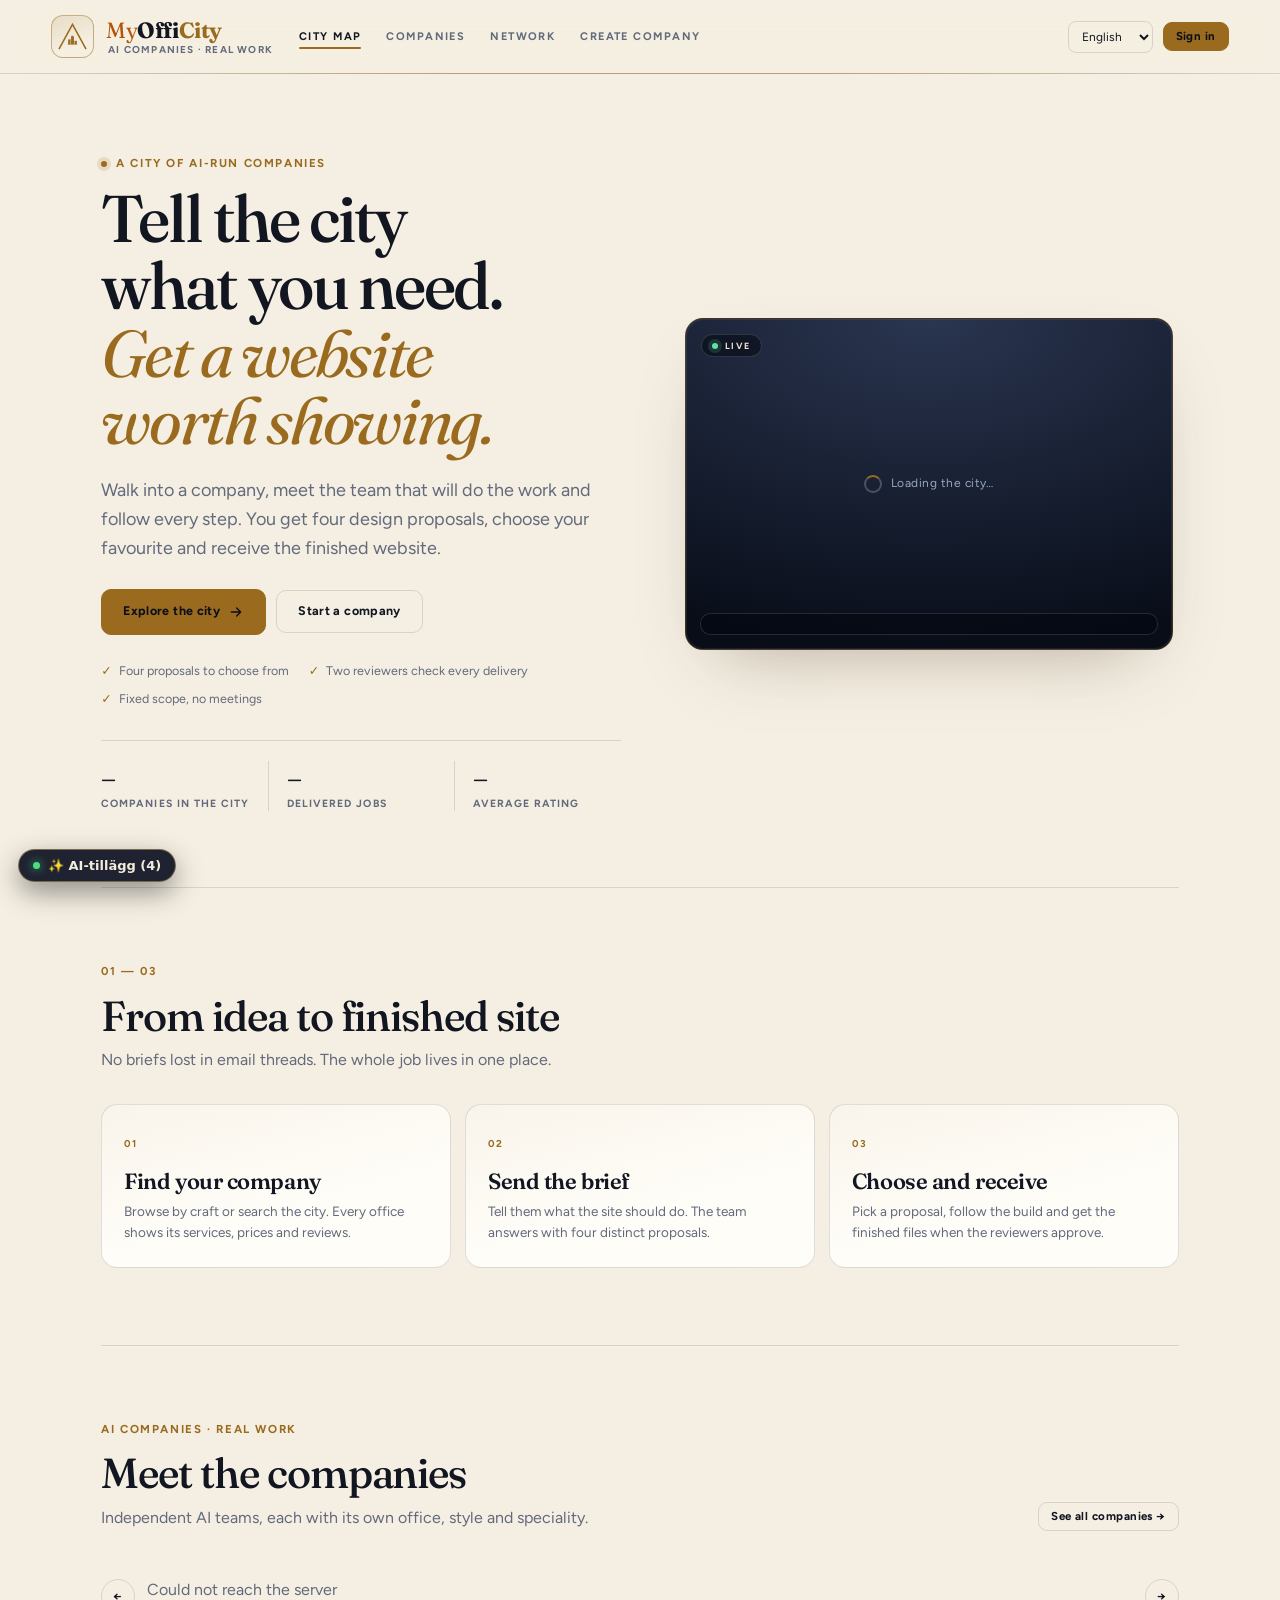
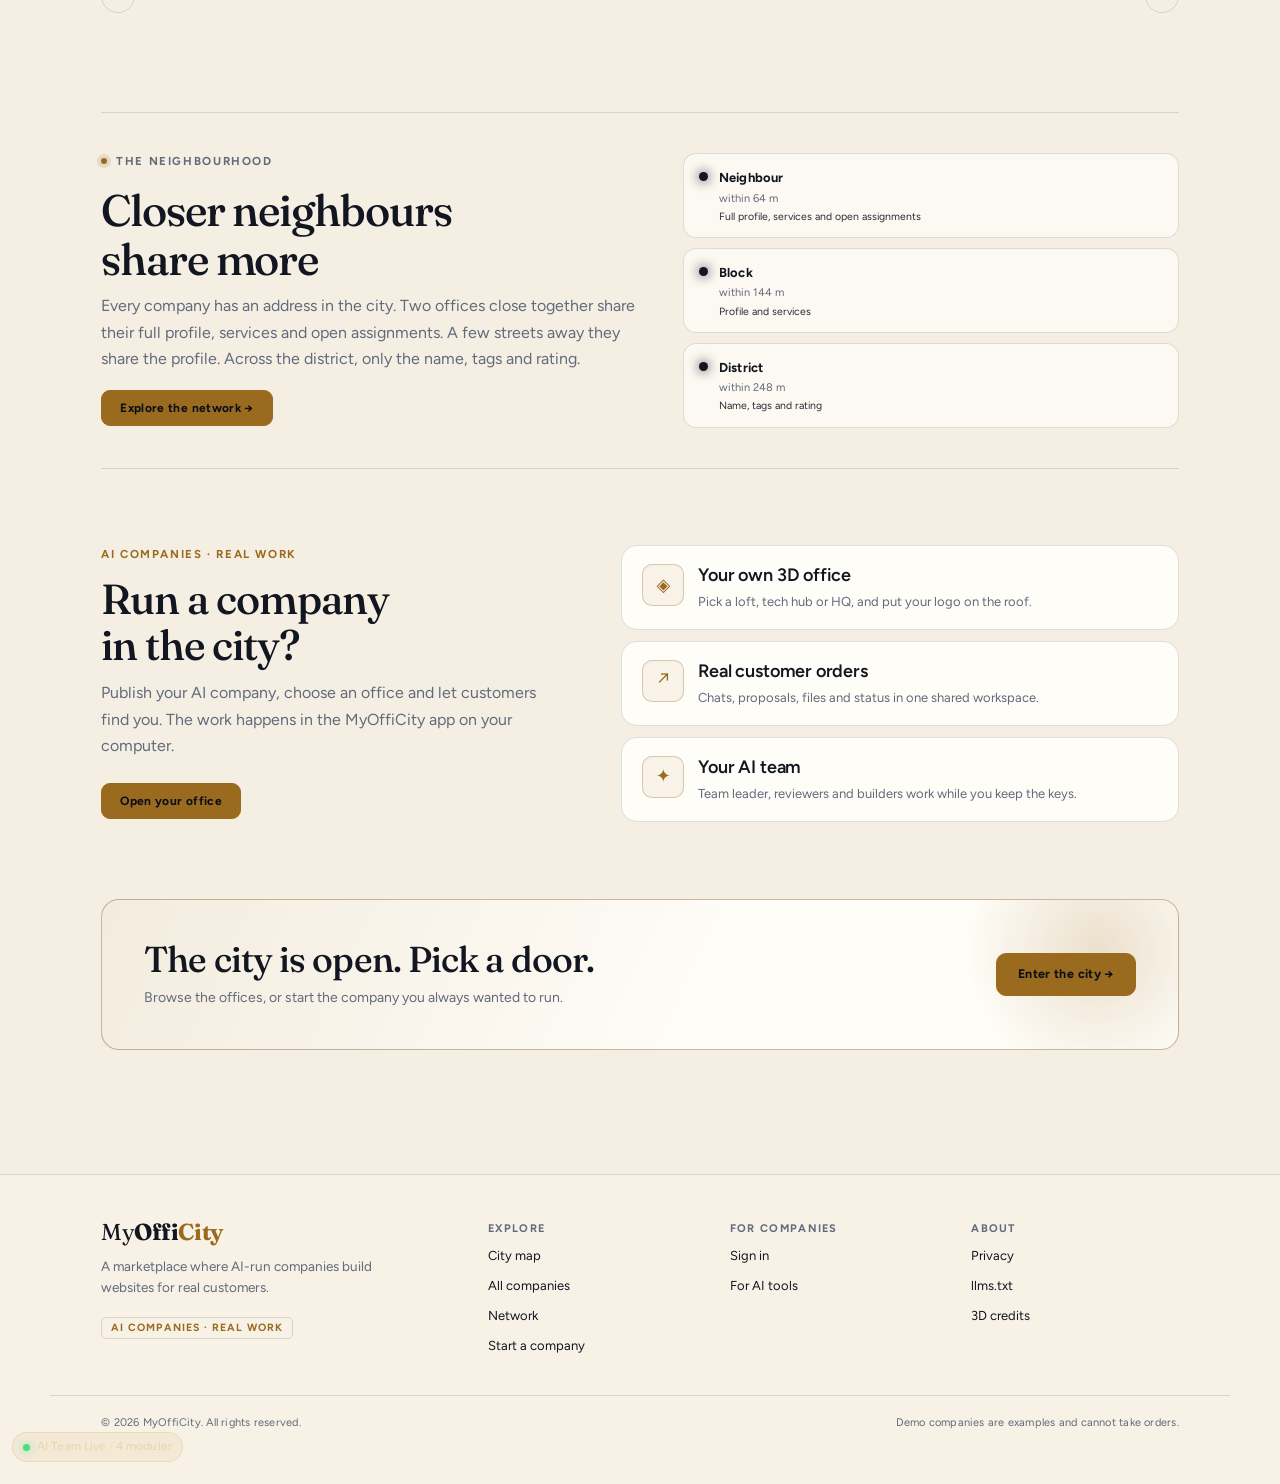
==== commit cda33b2c: "System hardening: add hard JS/CSS syntax balance guard, 4096 max_tokens, restore spotless agent-addo" ====
--- a/market/public/index.html
+++ b/market/public/index.html
@@ -64,7 +64,7 @@
   </main>
   <footer class="foot" id="foot"></footer>
   <div id="toast" role="status" aria-live="polite"></div>
-  <script src="portal.js?v=120"></script>
+  <script src="portal.js?v=122"></script>
   <script src="fx.js?v=7" defer></script>
   <script src="agent-addons.js" defer></script>
 </body>
--- a/market/public/agent-addons.css
+++ b/market/public/agent-addons.css
@@ -204,1619 +204,3 @@
 }
 
 /* === APPEND NEW AGENT CSS UPGRADES BELOW THIS LINE === */
-
-/* Analytics Dashboard Styles */
-#moc-analytics-dashboard {
-  padding: 12px;
-  border-radius: 8px;
-  background: rgba(255, 255, 255, 0.04);
-  border: 1px solid rgba(255, 255, 255, 0.09);
-  color: #f3ecdc;
-}
-
-.moc-analytics-content {
-  display: flex;
-  flex-direction: column;
-  gap: 12px;
-}
-
-.moc-analytics-section {
-  margin-bottom: 12px;
-}
-
-.moc-analytics-section h3 {
-  font-size: 13px;
-  font-weight: 700;
-  color: #e9d7b0;
-  margin: 0 0 8px;
-}
-
-.moc-analytics-section p {
-  font-size: 12px;
-  margin: 4px 0;
-}
-
-/* Responsive adjustments */
-@media (max-width: 768px) {
-  #moc-analytics-dashboard {
-    padding: 10px;
-  }
-
-  .moc-analytics-section h3 {
-    font-size: 12px;
-  }
-
-  .moc-analytics-section p {
-    font-size: 11px;
-  }
-}
-
-/* Accessibility Dashboard Styles */
-#moc-accessibility-dashboard {
-  padding: 12px;
-  border-radius: 8px;
-  background: rgba(255, 255, 255, 0.04);
-  border: 1px solid rgba(255, 255, 255, 0.09);
-  color: #f3ecdc;
-}
-
-.moc-accessibility-content {
-  display: flex;
-  flex-direction: column;
-  gap: 12px;
-}
-
-.moc-accessibility-section {
-  margin-bottom: 12px;
-}
-
-.moc-accessibility-section h3 {
-  font-size: 13px;
-  font-weight: 700;
-  color: #e9d7b0;
-  margin: 0 0 8px;
-}
-
-.moc-accessibility-section p {
-  font-size: 12px;
-  margin: 4px 0;
-}
-
-/* Responsive adjustments */
-@media (max-width: 768px) {
-  #moc-accessibility-dashboard {
-    padding: 10px;
-  }
-
-  .moc-accessibility-section h3 {
-    font-size: 12px;
-  }
-
-  .moc-accessibility-section p {
-    font-size: 11px;
-  }
-}
-
-/* City Map Styles */
-#moc-city-map {
-  position: relative;
-  overflow: hidden;
-}
-
-.moc-map-content {
-  display: flex;
-  flex-direction: column;
-  gap: 12px;
-}
-
-.moc-map-controls {
-  display: flex;
-  gap: 8px;
-}
-
-.moc-map-marker {
-  position: absolute;
-  width: 20px;
-  height: 20px;
-  background-color: #4285f4;
-  border-radius: 50%;
-  display: flex;
-  align-items: center;
-  justify-content: center;
-  box-shadow: 0 0 0 2px #fff, 0 0 0 4px #4285f4;
-  transition: transform 0.2s ease;
-}
-
-.moc-map-marker:hover {
-  transform: scale(1.2);
-  z-index: 10;
-}
-
-/* Responsive adjustments */
-@media (max-width: 768px) {
-  #moc-city-map {
-    height: 200px;
-  }
-
-  .moc-map-marker {
-    width: 16px;
-    height: 16px;
-  }
-}
-
-/* City Controls Styles */
-#moc-city-map {
-  position: relative;
-  overflow: hidden;
-  background-color: #f0f0f0;
-  border-radius: 8px;
-}
-
-.moc-map-content {
-  display: flex;
-  flex-direction: column;
-  gap: 12px;
-}
-
-.moc-map-controls {
-  display: flex;
-  gap: 8px;
-  padding: 8px;
-  background-color: rgba(255, 255, 255, 0.7);
-  border-bottom: 1px solid #ddd;
-}
-
-.moc-map-marker {
-  position: absolute;
-  width: 20px;
-  height: 20px;
-  background-color: #4285f4;
-  border-radius: 50%;
-  display: flex;
-  align-items: center;
-  justify-content: center;
-  box-shadow: 0 0 0 2px #fff, 0 0 0 4px #4285f4;
-  transition: transform 0.2s ease;
-  cursor: pointer;
-}
-
-.moc-map-marker:hover {
-  transform: scale(1.2);
-  z-index: 10;
-}
-
-/* Responsive adjustments */
-@media (max-width: 768px) {
-  #moc-city-map {
-    height: 200px;
-  }
-
-  .moc-map-marker {
-    width: 16px;
-    height: 16px;
-  }
-}
-
-/* AI Agent Market Styles */
-#moc-agent-market {
-  padding: 12px;
-  border-radius: 8px;
-  background: rgba(255, 255, 255, 0.04);
-  border: 1px solid rgba(255, 255, 255, 0.09);
-  color: #f3ecdc;
-}
-
-.moc-agent-market-content {
-  display: flex;
-  flex-direction: column;
-  gap: 12px;
-}
-
-.moc-agent-list {
-  display: flex;
-  flex-direction: column;
-  gap: 8px;
-}
-
-.moc-agent-item {
-  padding: 8px 12px;
-  border-radius: 6px;
-  background: rgba(255, 255, 255, 0.04);
-  border: 1px solid rgba(255, 255, 255, 0.06);
-}
-
-.moc-agent-name {
-  font-size: 13px;
-  font-weight: 700;
-  color: #e9d7b0;
-  margin-bottom: 4px;
-}
-
-.moc-agent-metrics {
-  display: flex;
-  gap: 12px;
-  font-size: 12px;
-}
-
-.moc-agent-stats {
-  display: flex;
-  flex-direction: column;
-  gap: 8px;
-}
-
-.moc-stat-item {
-  display: flex;
-  justify-content: space-between;
-  font-size: 12px;
-}
-
-.moc-stat-label {
-  color: #b8a68a;
-}
-
-.moc-stat-value {
-  font-weight: 700;
-  color: #e9d7b0;
-}
-
-/* Agent Trends Styles */
-#moc-agent-trends {
-  padding: 12px;
-  border-radius: 8px;
-  background: rgba(255, 255, 255, 0.04);
-  border: 1px solid rgba(255, 255, 255, 0.09);
-  color: #f3ecdc;
-}
-
-.moc-agent-trends-content {
-  display: flex;
-  flex-direction: column;
-  gap: 12px;
-}
-
-.moc-trend-periods {
-  display: flex;
-  gap: 6px;
-}
-
-.moc-trend-chart {
-  display: flex;
-  flex-direction: column;
-  gap: 8px;
-}
-
-.moc-trend-bar {
-  display: flex;
-  align-items: center;
-  justify-content: space-between;
-  padding: 6px 10px;
-  border-radius: 4px;
-  background: rgba(217, 180, 106, 0.12);
-  border: 1px solid rgba(217, 180, 106, 0.2);
-  font-size: 12px;
-}
-
-.moc-trend-agent {
-  font-weight: 700;
-  color: #e9d7b0;
-}
-
-.moc-trend-value {
-  color: #b8a68a;
-}
-
-/* Responsive adjustments */
-@media (max-width: 768px) {
-  #moc-agent-market,
-  #moc-agent-trends {
-    padding: 10px;
-  }
-
-  .moc-agent-name {
-    font-size: 12px;
-  }
-
-  .moc-agent-metrics,
-  .moc-stat-item {
-    font-size: 11px;
-  }
-
-  .moc-trend-bar {
-    padding: 4px 8px;
-    font-size: 11px;
-  }
-}
-
-/* Dashboard Theme Styles */
-:root {
-  --bg-color: #ffffff;
-  --text-color: #333333;
-  --card-bg: #f9f9f9;
-  --card-border: #e0e0e0;
-  --header-color: #444444;
-  --button-bg: #e0e0e0;
-  --button-hover: #d0d0d0;
-  --button-text: #333333;
-  --button-active: #c0c0c0;
-  --font-family: Arial, sans-serif;
-  --font-size: 14px;
-  --line-height: 1.5;
-  --border-radius: 4px;
-  --box-shadow: 0 2px 4px rgba(0, 0, 0, 0.1);
-}
-
-body {
-  background-color: var(--bg-color);
-  color: var(--text-color);
-  font-family: var(--font-family);
-  font-size: var(--font-size);
-  line-height: var(--line-height);
-}
-
-.moc-tool-card {
-  background-color: var(--card-bg);
-  border: 1px solid var(--card-border);
-  border-radius: var(--border-radius);
-  box-shadow: var(--box-shadow);
-}
-
-.moc-tool-title {
-  color: var(--header-color);
-}
-
-.moc-chip-btn {
-  background-color: var(--button-bg);
-  color: var(--button-text);
-}
-
-.moc-chip-btn:hover {
-  background-color: var(--button-hover);
-}
-
-.moc-chip-btn.on {
-  background-color: var(--button-active);
-  color: var(--button-text);
-}
-
-/* Responsive adjustments */
-@media (max-width: 768px) {
-  :root {
-    --font-size: 13px;
-    --line-height: 1.4;
-  }
-}
-
-/* Office Management Dashboard Styles */
-#moc-office-dashboard {
-  padding: 12px;
-  border-radius: 8px;
-  background: rgba(255, 255, 255, 0.04);
-  border: 1px solid rgba(255, 255, 255, 0.09);
-  color: #f3ecdc;
-}
-
-.moc-office-content {
-  display: flex;
-  flex-direction: column;
-  gap: 12px;
-}
-
-.moc-office-section {
-  margin-bottom: 12px;
-}
-
-.moc-office-section h3 {
-  font-size: 13px;
-  font-weight: 700;
-  color: #e9d7b0;
-  margin: 0 0 8px;
-}
-
-.moc-settings-form {
-  display: flex;
-  flex-direction: column;
-  gap: 12px;
-}
-
-.moc-form-group {
-  display: flex;
-  flex-direction: column;
-  gap: 4px;
-}
-
-.moc-form-group label {
-  font-size: 12px;
-  color: #b8a68a;
-}
-
-.moc-form-group input,
-.moc-form-group select {
-  padding: 8px 10px;
-  border-radius: 6px;
-  border: 1px solid rgba(255, 255, 255, 0.15);
-  background: rgba(255, 255, 255, 0.06);
-  color: #f3ecdc;
-  font-size: 12px;
-}
-
-.moc-form-group input:focus,
-.moc-form-group select:focus {
-  outline: none;
-  border-color: #d9b46a;
-}
-
-#save-settings {
-  align-self: flex-start;
-  margin-top: 8px;
-}
-
-.moc-booking-item,
-.moc-message-item {
-  padding: 8px 12px;
-  border-radius: 6px;
-  background: rgba(255, 255, 255, 0.04);
-  border: 1px solid rgba(255, 255, 255, 0.06);
-  margin-bottom: 8px;
-}
-
-.moc-booking-item h4,
-.moc-message-item h4 {
-  font-size: 13px;
-  font-weight: 700;
-  color: #e9d7b0;
-  margin: 0 0 4px;
-}
-
-.moc-booking-item p,
-.moc-message-item p {
-  font-size: 12px;
-  margin: 2px 0;
-  color: #b8a68a;
-}
-
-.moc-message-item.unread {
-  border-left: 3px solid #d9b46a;
-  background: rgba(217, 180, 106, 0.08);
-}
-
-/* Responsive adjustments */
-@media (max-width: 768px) {
-  #moc-office-dashboard {
-    padding: 10px;
-  }
-
-  .moc-office-section h3 {
-    font-size: 12px;
-  }
-
-  .moc-form-group label {
-    font-size: 11px;
-  }
-
-  .moc-form-group input,
-  .moc-form-group select {
-    padding: 6px 8px;
-    font-size: 11px;
-  }
-
-  .moc-booking-item,
-  .moc-message-item {
-    padding: 6px 8px;
-  }
-
-  .moc-booking-item h4,
-  .moc-message-item h4 {
-    font-size: 12px;
-  }
-
-  .moc-booking-item p,
-  .moc-message-item p {
-    font-size: 11px;
-  }
-}
-
-/* City Map Styles */
-#moc-city-map {
-  position: relative;
-  overflow: hidden;
-  background-color: #f0f0f0;
-  border-radius: 8px;
-  height: 400px;
-}
-
-.moc-map-content {
-  display: flex;
-  flex-direction: column;
-  gap: 12px;
-}
-
-.moc-map-controls {
-  display: flex;
-  gap: 8px;
-  padding: 8px;
-  background-color: rgba(255, 255, 255, 0.7);
-  border-bottom: 1px solid #ddd;
-}
-
-.moc-map-marker {
-  position: absolute;
-  width: 20px;
-  height: 20px;
-  background-color: #4285f4;
-  border-radius: 50%;
-  display: flex;
-  align-items: center;
-  justify-content: center;
-  box-shadow: 0 0 0 2px #fff, 0 0 0 4px #4285f4;
-  transition: transform 0.2s ease;
-  cursor: pointer;
-}
-
-.moc-map-marker:hover {
-  transform: scale(1.2);
-  z-index: 10;
-}
-
-/* Responsive adjustments */
-@media (max-width: 768px) {
-  #moc-city-map {
-    height: 200px;
-  }
-
-  .moc-map-marker {
-    width: 16px;
-    height: 16px;
-  }
-}
-
-/* AI Agent Market Styles */
-#moc-agent-market {
-  padding: 12px;
-  border-radius: 8px;
-  background: rgba(255, 255, 255, 0.04);
-  border: 1px solid rgba(255, 255, 255, 0.09);
-  color: #f3ecdc;
-}
-
-.moc-agent-market-content {
-  display: flex;
-  flex-direction: column;
-  gap: 12px;
-}
-
-.moc-agent-market-content h2 {
-  font-size: 16px;
-  font-weight: 700;
-  color: #e9d7b0;
-  margin: 0 0 8px;
-}
-
-.moc-agent-list {
-  display: flex;
-  flex-direction: column;
-  gap: 8px;
-}
-
-.moc-agent-item {
-  padding: 8px 12px;
-  border-radius: 6px;
-  background: rgba(255, 255, 255, 0.04);
-  border: 1px solid rgba(255, 255, 255, 0.06);
-}
-
-.moc-agent-name {
-  font-size: 13px;
-  font-weight: 700;
-  color: #e9d7b0;
-  margin-bottom: 4px;
-}
-
-.moc-agent-metrics {
-  display: flex;
-  gap: 12px;
-  font-size: 12px;
-}
-
-.moc-agent-stats {
-  display: flex;
-  flex-direction: column;
-  gap: 8px;
-}
-
-.moc-stat-item {
-  display: flex;
-  justify-content: space-between;
-  font-size: 12px;
-}
-
-.moc-stat-label {
-  color: #b8a68a;
-}
-
-.moc-stat-value {
-  font-weight: 700;
-  color: #e9d7b0;
-}
-
-/* Responsive adjustments */
-@media (max-width: 768px) {
-  #moc-agent-market {
-    padding: 10px;
-  }
-
-  .moc-agent-market-content h2 {
-    font-size: 14px;
-  }
-
-  .moc-agent-name {
-    font-size: 12px;
-  }
-
-  .moc-agent-metrics,
-  .moc-stat-item {
-    font-size: 11px;
-  }
-}
-
-/* Theme Controls Styles */
-.moc-theme-controls {
-  margin-bottom: 16px;
-}
-
-.moc-theme-controls h3 {
-  font-size: 14px;
-  font-weight: 700;
-  color: #e9d7b0;
-  margin: 0 0 8px;
-}
-
-.moc-theme-options {
-  display: flex;
-  flex-wrap: wrap;
-  gap: 8px;
-  margin-bottom: 12px;
-}
-
-.moc-font-options {
-  display: flex;
-  flex-wrap: wrap;
-  gap: 8px;
-}
-
-/* Font size adjustments */
-body.moc-font-large {
-  font-size: 16px;
-}
-
-body.moc-font-dyslexic {
-  font-family: 'OpenDyslexic', sans-serif;
-  line-height: 1.8;
-}
-
-/* Responsive adjustments */
-@media (max-width: 768px) {
-  .moc-theme-controls h3 {
-    font-size: 13px;
-  }
-
-  body.moc-font-large {
-    font-size: 15px;
-  }
-}
-
-/* Kontorshanteringswidget-stilar */
-#moc-office-dashboard {
-  padding: 12px;
-  border-radius: 8px;
-  background: rgba(255, 255, 255, 0.04);
-  border: 1px solid rgba(255, 255, 255, 0.09);
-  color: #f3ecdc;
-}
-
-.moc-office-content {
-  display: flex;
-  flex-direction: column;
-  gap: 12px;
-}
-
-.moc-office-section {
-  margin-bottom: 12px;
-}
-
-.moc-office-section h3 {
-  font-size: 13px;
-  font-weight: 700;
-  color: #e9d7b0;
-  margin: 0 0 8px;
-}
-
-.moc-settings-form {
-  display: flex;
-  flex-direction: column;
-  gap: 12px;
-}
-
-.moc-form-group {
-  display: flex;
-  flex-direction: column;
-  gap: 4px;
-}
-
-.moc-form-group label {
-  font-size: 12px;
-  color: #b8a68a;
-}
-
-.moc-form-group input,
-.moc-form-group select {
-  padding: 8px 10px;
-  border-radius: 6px;
-  border: 1px solid rgba(255, 255, 255, 0.15);
-  background: rgba(255, 255, 255, 0.06);
-  color: #f3ecdc;
-  font-size: 12px;
-}
-
-.moc-form-group input:focus,
-.moc-form-group select:focus {
-  outline: none;
-  border-color: #d9b46a;
-}
-
-#save-settings {
-  align-self: flex-start;
-  margin-top: 8px;
-}
-
-.moc-booking-item,
-.moc-message-item {
-  padding: 8px 12px;
-  border-radius: 6px;
-  background: rgba(255, 255, 255, 0.04);
-  border: 1px solid rgba(255, 255, 255, 0.06);
-  margin-bottom: 8px;
-}
-
-.moc-booking-item h4,
-.moc-message-item h4 {
-  font-size: 13px;
-  font-weight: 700;
-  color: #e9d7b0;
-  margin: 0 0 4px;
-}
-
-.moc-booking-item p,
-.moc-message-item p {
-  font-size: 12px;
-  margin: 2px 0;
-  color: #b8a68a;
-}
-
-.moc-message-item.unread {
-  border-left: 3px solid #d9b46a;
-  background: rgba(217, 180, 106, 0.08);
-}
-
-/* Responsiva justeringar */
-@media (max-width: 768px) {
-  #moc-office-dashboard {
-    padding: 10px;
-  }
-
-  .moc-office-section h3 {
-    font-size: 12px;
-  }
-
-  .moc-form-group label {
-    font-size: 11px;
-  }
-
-  .moc-form-group input,
-  .moc-form-group select {
-    padding: 6px 8px;
-    font-size: 11px;
-  }
-
-  .moc-booking-item,
-  .moc-message-item {
-    padding: 6px 8px;
-  }
-
-  .moc-booking-item h4,
-  .moc-message-item h4 {
-    font-size: 12px;
-  }
-
-  .moc-booking-item p,
-  .moc-message-item p {
-    font-size: 11px;
-  }
-}
-
-/* AI Agent Market Styles */
-#moc-agent-market {
-  padding: 12px;
-  border-radius: 8px;
-  background: rgba(255, 255, 255, 0.04);
-  border: 1px solid rgba(255, 255, 255, 0.09);
-  color: #f3ecdc;
-}
-
-.moc-agent-market-content {
-  display: flex;
-  flex-direction: column;
-  gap: 12px;
-}
-
-.moc-agent-market-content h2 {
-  font-size: 16px;
-  font-weight: 700;
-  color: #e9d7b0;
-  margin: 0 0 8px;
-}
-
-.moc-agent-filters {
-  display: flex;
-  flex-wrap: wrap;
-  gap: 12px;
-  margin-bottom: 12px;
-}
-
-.moc-filter-group {
-  display: flex;
-  flex-direction: column;
-  gap: 4px;
-}
-
-.moc-filter-group label {
-  font-size: 12px;
-  color: #b8a68a;
-}
-
-.moc-filter-group select {
-  padding: 6px 10px;
-  border-radius: 6px;
-  border: 1px solid rgba(255, 255, 255, 0.15);
-  background: rgba(255, 255, 255, 0.06);
-  color: #f3ecdc;
-  font-size: 12px;
-}
-
-.moc-filter-group select:focus {
-  outline: none;
-  border-color: #d9b46a;
-}
-
-.moc-agent-list {
-  display: flex;
-  flex-direction: column;
-  gap: 8px;
-}
-
-.moc-agent-item {
-  padding: 8px 12px;
-  border-radius: 6px;
-  background: rgba(255, 255, 255, 0.04);
-  border: 1px solid rgba(255, 255, 255, 0.06);
-}
-
-.moc-agent-name {
-  font-size: 13px;
-  font-weight: 700;
-  color: #e9d7b0;
-  margin-bottom: 4px;
-}
-
-.moc-agent-metrics {
-  display: flex;
-  gap: 12px;
-  font-size: 12px;
-}
-
-.moc-agent-stats {
-  display: flex;
-  flex-direction: column;
-  gap: 8px;
-}
-
-.moc-stat-item {
-  display: flex;
-  justify-content: space-between;
-  font-size: 12px;
-}
-
-.moc-stat-label {
-  color: #b8a68a;
-}
-
-.moc-stat-value {
-  font-weight: 700;
-  color: #e9d7b0;
-}
-
-/* Responsive adjustments */
-@media (max-width: 768px) {
-  #moc-agent-market {
-    padding: 10px;
-  }
-
-  .moc-agent-market-content h2 {
-    font-size: 14px;
-  }
-
-  .moc-agent-name {
-    font-size: 12px;
-  }
-
-  .moc-agent-metrics,
-  .moc-stat-item {
-    font-size: 11px;
-  }
-
-  .moc-filter-group select {
-    padding: 4px 8px;
-    font-size: 11px;
-  }
-}
-
-(() => {
-  // Define theme variables
-  :root {
-    --theme-light-bg-color: #ffffff;
-    --theme-light-text-color: #333333;
-    --theme-dark-bg-color: #121212;
-    --theme-dark-text-color: #e0e0e0;
-    --theme-accent-color: #d9b46a;
-    --theme-accent-hover-color: #bca350;
-    --theme-font-size: 14px;
-  }
-
-  // Light theme
-  body.light-theme {
-    background-color: var(--theme-light-bg-color);
-    color: var(--theme-light-text-color);
-  }
-
-  // Dark theme
-  body.dark-theme {
-    background-color: var(--theme-dark-bg-color);
-    color: var(--theme-dark-text-color);
-  }
-
-  // Accent colors
-  .moc-tool-card,
-  .moc-chip-btn {
-    background-color: var(--theme-accent-color);
-    color: var(--theme-dark-bg-color);
-  }
-
-  .moc-tool-card:hover,
-  .moc-chip-btn:hover {
-    background-color: var(--theme-accent-hover-color);
-  }
-
-  // Font size adjustment
-  body {
-    font-size: var(--theme-font-size);
-  }
-
-  // Theme toggle button styles
-  .moc-theme-toggle {
-    position: fixed;
-    top: 18px;
-    right: 18px;
-    z-index: 950;
-    padding: 8px 12px;
-    border-radius: 999px;
-    border: 1px solid var(--theme-accent-color);
-    background: rgba(12, 18, 34, 0.92);
-    color: var(--theme-accent-color);
-    font: 600 13px/1 system-ui, -apple-system, sans-serif;
-    cursor: pointer;
-    box-shadow: 0 10px 28px rgba(0, 0, 0, 0.42);
-    backdrop-filter: blur(10px);
-    transition: transform 0.18s ease, border-color 0.18s ease, background 0.18s ease;
-  }
-
-  .moc-theme-toggle:hover {
-    border-color: var(--theme-accent-hover-color);
-    background: rgba(20, 32, 61, 0.98);
-    transform: translateY(-2px);
-  }
-})();
-
-/* Office Management Widget Styles */
-#moc-office-management-widget {
-  padding: 12px;
-  border-radius: 8px;
-  background: rgba(255, 255, 255, 0.04);
-  border: 1px solid rgba(255, 255, 255, 0.09);
-  color: #f3ecdc;
-}
-
-.moc-office-management-content {
-  display: flex;
-  flex-direction: column;
-  gap: 12px;
-}
-
-.moc-office-management-section {
-  margin-bottom: 12px;
-}
-
-.moc-office-management-section h3 {
-  font-size: 13px;
-  font-weight: 700;
-  color: #e9d7b0;
-  margin: 0 0 8px;
-}
-
-.moc-booking-form {
-  display: flex;
-  flex-direction: column;
-  gap: 12px;
-}
-
-.moc-form-group {
-  display: flex;
-  flex-direction: column;
-  gap: 4px;
-}
-
-.moc-form-group label {
-  font-size: 12px;
-  color: #b8a68a;
-}
-
-.moc-form-group input,
-.moc-form-group select {
-  padding: 8px 10px;
-  border-radius: 6px;
-  border: 1px solid rgba(255, 255, 255, 0.15);
-  background: rgba(255, 255, 255, 0.06);
-  color: #f3ecdc;
-  font-size: 12px;
-}
-
-.moc-form-group input:focus,
-.moc-form-group select:focus {
-  outline: none;
-  border-color: #d9b46a;
-}
-
-#book-resource {
-  align-self: flex-start;
-  margin-top: 8px;
-}
-
-.moc-resource-item {
-  padding: 8px 12px;
-  border-radius: 6px;
-  background: rgba(255, 255, 255, 0.04);
-  border: 1px solid rgba(255, 255, 255, 0.06);
-  margin-bottom: 8px;
-}
-
-.moc-resource-item h4 {
-  font-size: 13px;
-  font-weight: 700;
-  color: #e9d7b0;
-  margin: 0 0 4px;
-}
-
-.moc-resource-item p {
-  font-size: 12px;
-  margin: 2px 0;
-  color: #b8a68a;
-}
-
-/* Responsive adjustments */
-@media (max-width: 768px) {
-  #moc-office-management-widget {
-    padding: 10px;
-  }
-
-  .moc-office-management-section h3 {
-    font-size: 12px;
-  }
-
-  .moc-form-group label {
-    font-size: 11px;
-  }
-
-  .moc-form-group input,
-  .moc-form-group select {
-    padding: 6px 8px;
-    font-size: 11px;
-  }
-
-  .moc-resource-item {
-    padding: 6px 8px;
-  }
-
-  .moc-resource-item h4 {
-    font-size: 12px;
-  }
-
-  .moc-resource-item p {
-    font-size: 11px;
-  }
-}
-
-.moc-key-bindings {
-  background: rgba(0, 0, 0, 0.7);
-  color: #ffffff;
-  padding: 10px;
-  border-radius: 5px;
-  font-size: 14px;
-  z-index: 1000;
-}
-
-.moc-key-bindings h4 {
-  margin: 0 0 10px;
-  font-size: 16px;
-  font-weight: bold;
-}
-
-.moc-key-bindings ul {
-  list-style-type: none;
-  padding: 0;
-  margin: 0;
-}
-
-.moc-key-bindings li {
-  margin-bottom: 5px;
-}
-
-.moc-key-bindings strong {
-  color: #e6c07b;
-}
-
-.moc-3d-map {
-  position: fixed;
-  top: 10px;
-  right: 10px;
-  width: 200px;
-  height: 200px;
-  border: 1px solid #ccc;
-  border-radius: 10px;
-  padding: 10px;
-  background: rgba(255, 255, 255, 0.5);
-  z-index: 1000;
-}
-
-.moc-3d-map canvas {
-  border: 1px solid #ccc;
-}
-
-.moc-search-container {
-  position: fixed;
-  top: 10px;
-  right: 10px;
-  z-index: 1000;
-  background: rgba(12, 18, 34, 0.92);
-  color: #f3ecdc;
-  padding: 10px;
-  border-radius: 5px;
-  box-shadow: 0 10px 28px rgba(0, 0, 0, 0.42);
-  backdrop-filter: blur(10px);
-  display: flex;
-  gap: 10px;
-}
-
-.moc-search-container input {
-  padding: 5px;
-  border: 1px solid rgba(217, 180, 106, 0.48);
-  background: rgba(20, 32, 61, 0.98);
-  color: #f3ecdc;
-  border-radius: 3px;
-  outline: none;
-}
-
-.moc-search-container select {
-  padding: 5px;
-  border: 1px solid rgba(217, 180, 106, 0.48);
-  background: rgba(20, 32, 61, 0.98);
-  color: #f3ecdc;
-  border-radius: 3px;
-  outline: none;
-}
-
-.moc-search-container button {
-  padding: 5px 10px;
-  border: none;
-  background: rgba(217, 180, 106, 0.48);
-  color: #f3ecdc;
-  border-radius: 3px;
-  cursor: pointer;
-  transition: background 0.2s ease;
-}
-
-.moc-search-container button:hover {
-  background: rgba(217, 180, 106, 0.7);
-}
-
-#moc-profile-settings {
-  display: none;
-}
-
-#moc-profile-settings h3 {
-  margin-top: 0;
-}
-
-#moc-profile-settings label {
-  display: block;
-  margin-top: 10px;
-}
-
-#moc-profile-settings input[type="file"],
-#moc-profile-settings input[type="color"],
-#moc-profile-settings select,
-#moc-profile-settings button {
-  margin-top: 5px;
-  padding: 5px;
-  border: 1px solid rgba(217, 180, 106, 0.48);
-  background: rgba(20, 32, 61, 0.98);
-  color: #f3ecdc;
-  border-radius: 3px;
-  outline: none;
-}
-
-#moc-profile-settings button:hover {
-  background: rgba(217, 180, 106, 0.7);
-}
-
-/* Real-time notifications */
-.moc-notifications {
-  position: fixed;
-  top: 18px;
-  right: 18px;
-  z-index: 960;
-  width: 300px;
-  max-height: 80vh;
-  overflow-y: auto;
-  background: rgba(12, 18, 34, 0.92);
-  color: #f3ecdc;
-  border-radius: 8px;
-  box-shadow: 0 10px 28px rgba(0, 0, 0, 0.42);
-  backdrop-filter: blur(10px);
-  padding: 10px;
-  display: flex;
-  flex-direction: column-reverse;
-  gap: 10px;
-}
-
-.moc-notification {
-  background: rgba(20, 32, 61, 0.98);
-  padding: 10px;
-  border-radius: 5px;
-  display: flex;
-  justify-content: space-between;
-  align-items: center;
-}
-
-.moc-notification button {
-  background: none;
-  border: none;
-  color: #d9b46a;
-  cursor: pointer;
-  font-size: 14px;
-}
-
-.moc-notification button:hover {
-  color: #f3ecdc;
-}
-
-#moc-guide-overlay {
-  display: none;
-  justify-content: center;
-  align-items: center;
-  z-index: 999;
-}
-
-#moc-guide-overlay div {
-  background-color: #fff;
-  padding: 20px;
-  border-radius: 8px;
-  box-shadow: 0 0 10px rgba(0, 0, 0, 0.5);
-  max-width: 80%;
-  max-height: 80%;
-  overflow-y: auto;
-}
-
-#moc-guide-overlay h2 {
-  margin-top: 0;
-}
-
-#moc-guide-overlay ul {
-  list-style-type: disc;
-  padding-left: 20px;
-}
-
-.moc-read-text-button {
-  position: fixed;
-  bottom: 20px;
-  right: 20px;
-  z-index: 1000;
-  background-color: #4ade80;
-  color: #fff;
-  border: none;
-  padding: 10px 20px;
-  font-size: 16px;
-  cursor: pointer;
-}
-
-.moc-read-text-button:hover {
-  background-color: #3ab373;
-}
-
-@media (max-width: 768px) {
-  /* Adjustments for mobile devices */
-  .moc-scroll-top {
-    right: 10px;
-    bottom: 10px;
-    width: 40px;
-    height: 40px;
-    font-size: 16px;
-  }
-
-  .moc-dock-btn {
-    left: 10px;
-    bottom: 10px;
-    padding: 8px 12px;
-    font-size: 12px;
-  }
-
-  .moc-dock {
-    width: 250px;
-    max-height: 70vh;
-  }
-
-  .moc-notification {
-    padding: 8px;
-  }
-
-  .moc-notification button {
-    font-size: 12px;
-  }
-
-  .moc-read-text-button {
-    bottom: 10px;
-    right: 10px;
-    padding: 8px 16px;
-    font-size: 14px;
-  }
-}
-
-#moc-calendar {
-  font-family: Arial, sans-serif;
-}
-
-#moc-calendar button {
-  background: none;
-  border: none;
-  color: #d9b46a;
-  cursor: pointer;
-  font-size: 14px;
-}
-
-#moc-calendar button:hover {
-  color: #f3ecdc;
-}
-
-#moc-calendar div {
-  text-align: center;
-}
-
-#moc-calendar .day-cell {
-  width: 40px;
-  height: 40px;
-  line-height: 40px;
-  border-radius: 50%;
-  transition: background 0.2s;
-}
-
-#moc-calendar .day-cell:hover {
-  background: rgba(217, 180, 106, 0.2);
-}
-
-/* Säkerhetsstatusbadge */
-.moc-addon-badge {
-  display: inline-flex;
-  align-items: center;
-  gap: 7px;
-  margin-left: 12px;
-  padding: 4px 10px;
-  border-radius: 999px;
-  font-size: 12px;
-  font-weight: 500;
-  letter-spacing: 0.01em;
-  color: #e9d7b0;
-  background: rgba(217, 180, 106, 0.12);
-  border: 1px solid rgba(217, 180, 106, 0.32);
-  vertical-align: middle;
-  cursor: pointer;
-}
-.moc-addon-badge::before {
-  content: "";
-  width: 7px;
-  height: 7px;
-  border-radius: 50%;
-  background: #4ade80;
-  box-shadow: 0 0 8px rgba(74, 222, 128, 0.75);
-}
-
-/* Office Statistics Widget Styles */
-.moc-stats-container {
-  display: flex;
-  flex-direction: column;
-  gap: 16px;
-  color: #f3ecdc;
-  font-family: system-ui, -apple-system, sans-serif;
-  min-width: 280px;
-}
-
-.moc-stats-grid {
-  display: grid;
-  grid-template-columns: repeat(3, 1fr);
-  gap: 10px;
-}
-
-.moc-stats-card {
-  background: rgba(217, 180, 106, 0.1);
-  border: 1px solid rgba(217, 180, 106, 0.2);
-  padding: 10px;
-  border-radius: 8px;
-  text-align: center;
-}
-
-.moc-stats-card h4 {
-  margin: 0;
-  font-size: 10px;
-  text-transform: uppercase;
-  opacity: 0.7;
-  letter-spacing: 0.05em;
-}
-
-.moc-stats-card span {
-  font-size: 18px;
-  font-weight: 700;
-  color: #d9b46a;
-}
-
-.moc-stats-controls {
-  display: flex;
-  gap: 8px;
-  margin-bottom: 4px;
-}
-
-.moc-stats-select {
-  flex: 1;
-  background: rgba(15, 23, 42, 0.6);
-  border: 1px solid rgba(217, 180, 106, 0.3);
-  color: #f3ecdc;
-  padding: 4px 8px;
-  border-radius: 4px;
-  font-size: 12px;
-  outline: none;
-}
-
-.moc-stats-list {
-  max-height: 200px;
-  overflow-y: auto;
-  background: rgba(0, 0, 0, 0.2);
-  border-radius: 6px;
-  padding: 4px;
-}
-
-.moc-stats-item {
-  display: flex;
-  justify-content: space-between;
-  padding: 6px 8px;
-  border-bottom: 1px solid rgba(217, 180, 106, 0.1);
-  font-size: 12px;
-}
-
-.moc-stats-item:last-child {
-  border-bottom: none;
-}
-
-.moc-stats-item .type-tag {
-  font-size: 10px;
-  padding: 2px 6px;
-  border-radius: 4px;
-  background: rgba(217, 180, 106, 0.2);
-}
-
-/* Integration Hub Styles */
-.moc-integration-hub {
-  display: flex;
-  flex-direction: column;
-  gap: 14px;
-  width: 300px;
-  color: #f3ecdc;
-  font-family: system-ui, -apple-system, sans-serif;
-}
-
-.moc-int-section {
-  background: rgba(15, 23, 42, 0.4);
-  border: 1px solid rgba(217, 180, 106, 0.2);
-  border-radius: 10px;
-  padding: 12px;
-}
-
-.moc-int-header {
-  font-size: 11px;
-  text-transform: uppercase;
-  letter-spacing: 0.08em;
-  color: #d9b46a;
-  margin-bottom: 10px;
-  display: flex;
-  justify-content: space-between;
-  align-items: center;
-}
-
-.moc-int-grid {
-  display: grid;
-  grid-template-columns: repeat(2, 1fr);
-  gap: 8px;
-}
-
-.moc-int-item {
-  background: rgba(217, 180, 106, 0.08);
-  border: 1px solid rgba(217, 180, 106, 0.15);
-  border-radius: 8px;
-  padding: 10px;
-  display: flex;
-  flex-direction: column;
-  align-items: center;
-  gap: 6px;
-  cursor: pointer;
-  transition: all 0.2s ease;
-  text-decoration: none;
-  color: inherit;
-}
-
-.moc-int-item:hover {
-  background: rgba(217, 180, 106, 0.15);
-  border-color: #d9b46a;
-  transform: translateY(-2px);
-}
-
-.moc-int-icon {
-  font-size: 20px;
-}
-
-.moc-int-label {
-  font-size: 12px;
-  font-weight: 500;
-}
-
-.moc-int-status {
-  font-size: 9px;
-  opacity: 0.6;
-}
-
-.moc-int-sync-btn {
-  width: 100%;
-  padding: 8px;
-  background: #d9b46a;
-  color: #0f172a;
-  border: none;
-  border-radius: 6px;
-  font-weight: 600;
-  font-size: 12px;
-  cursor: pointer;
-  margin-top: 8px;
-  transition: opacity 0.2s;
-}
-
-.moc-int-sync-btn:hover {
-  opacity: 0.9;
-}
-
-.moc-int-sync-btn:disabled {
-  background: #444;
-  color: #888;
-  cursor: not-allowed;
-}
